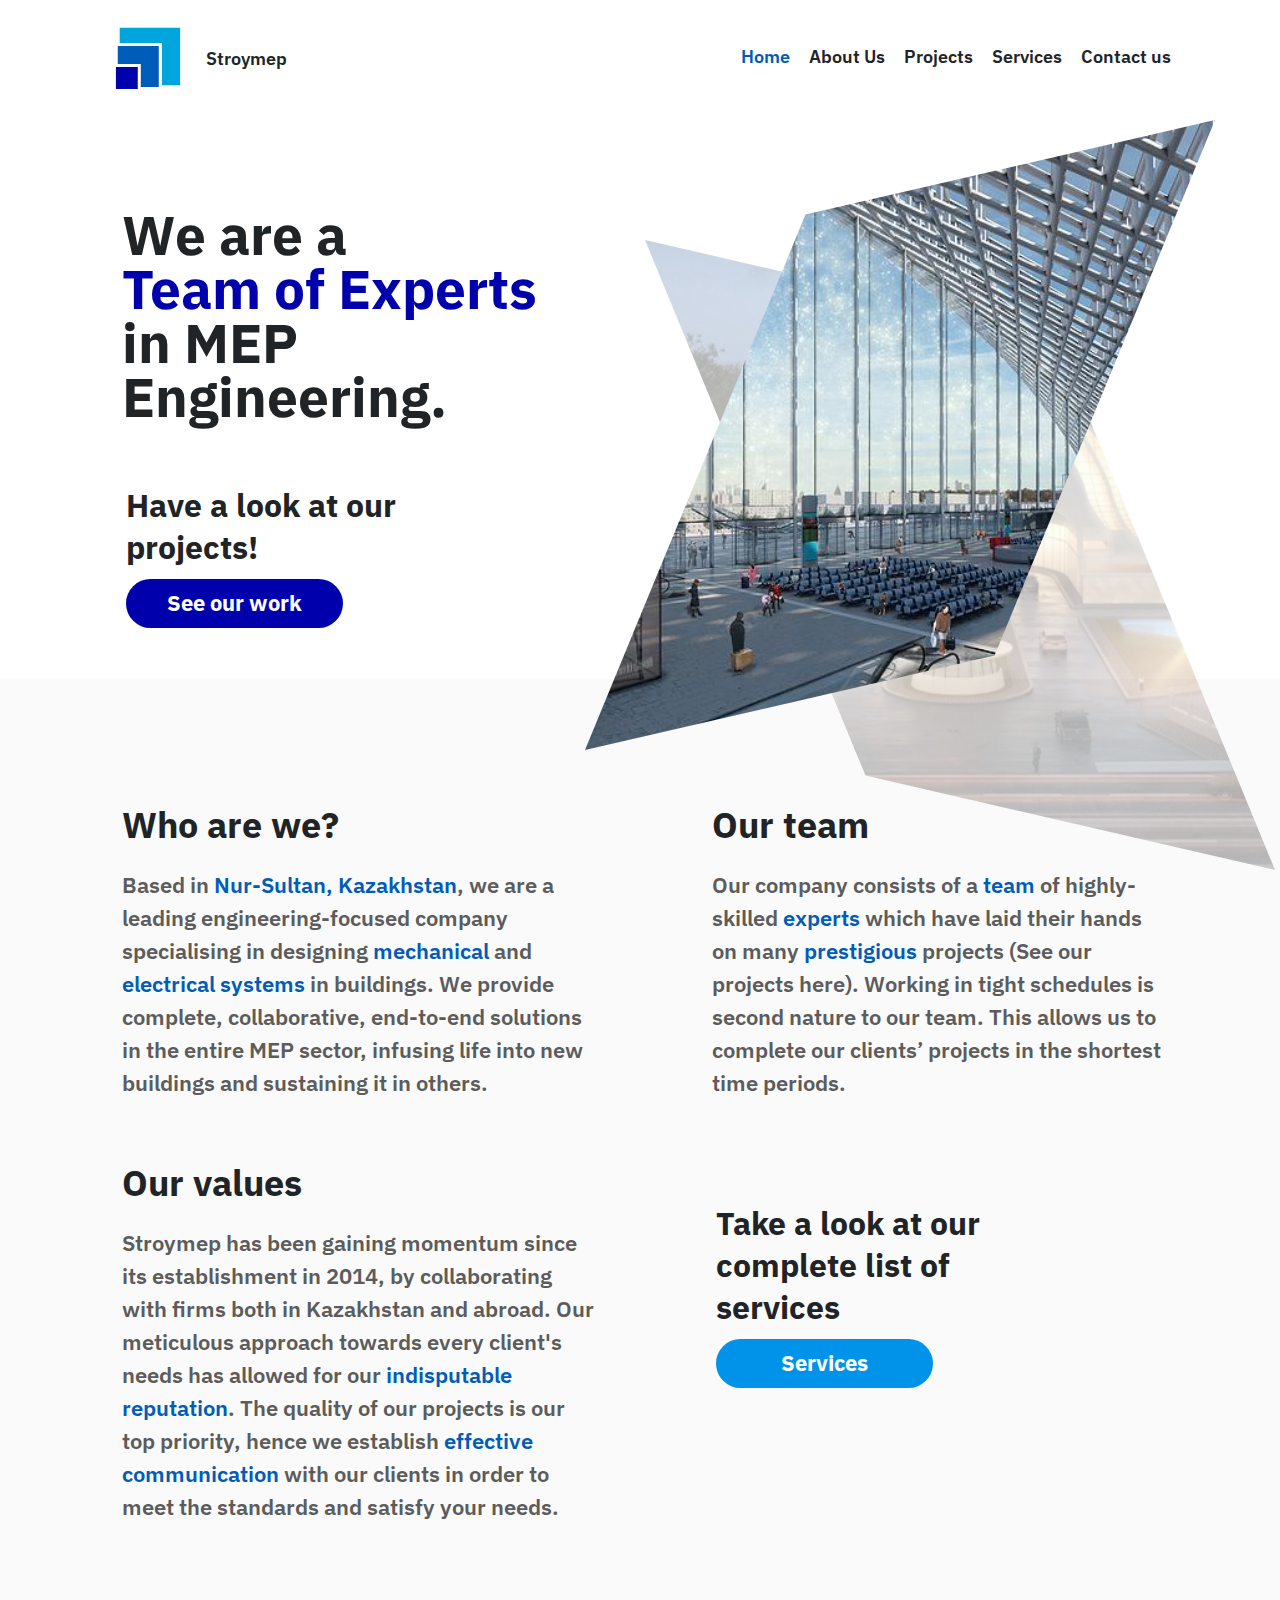
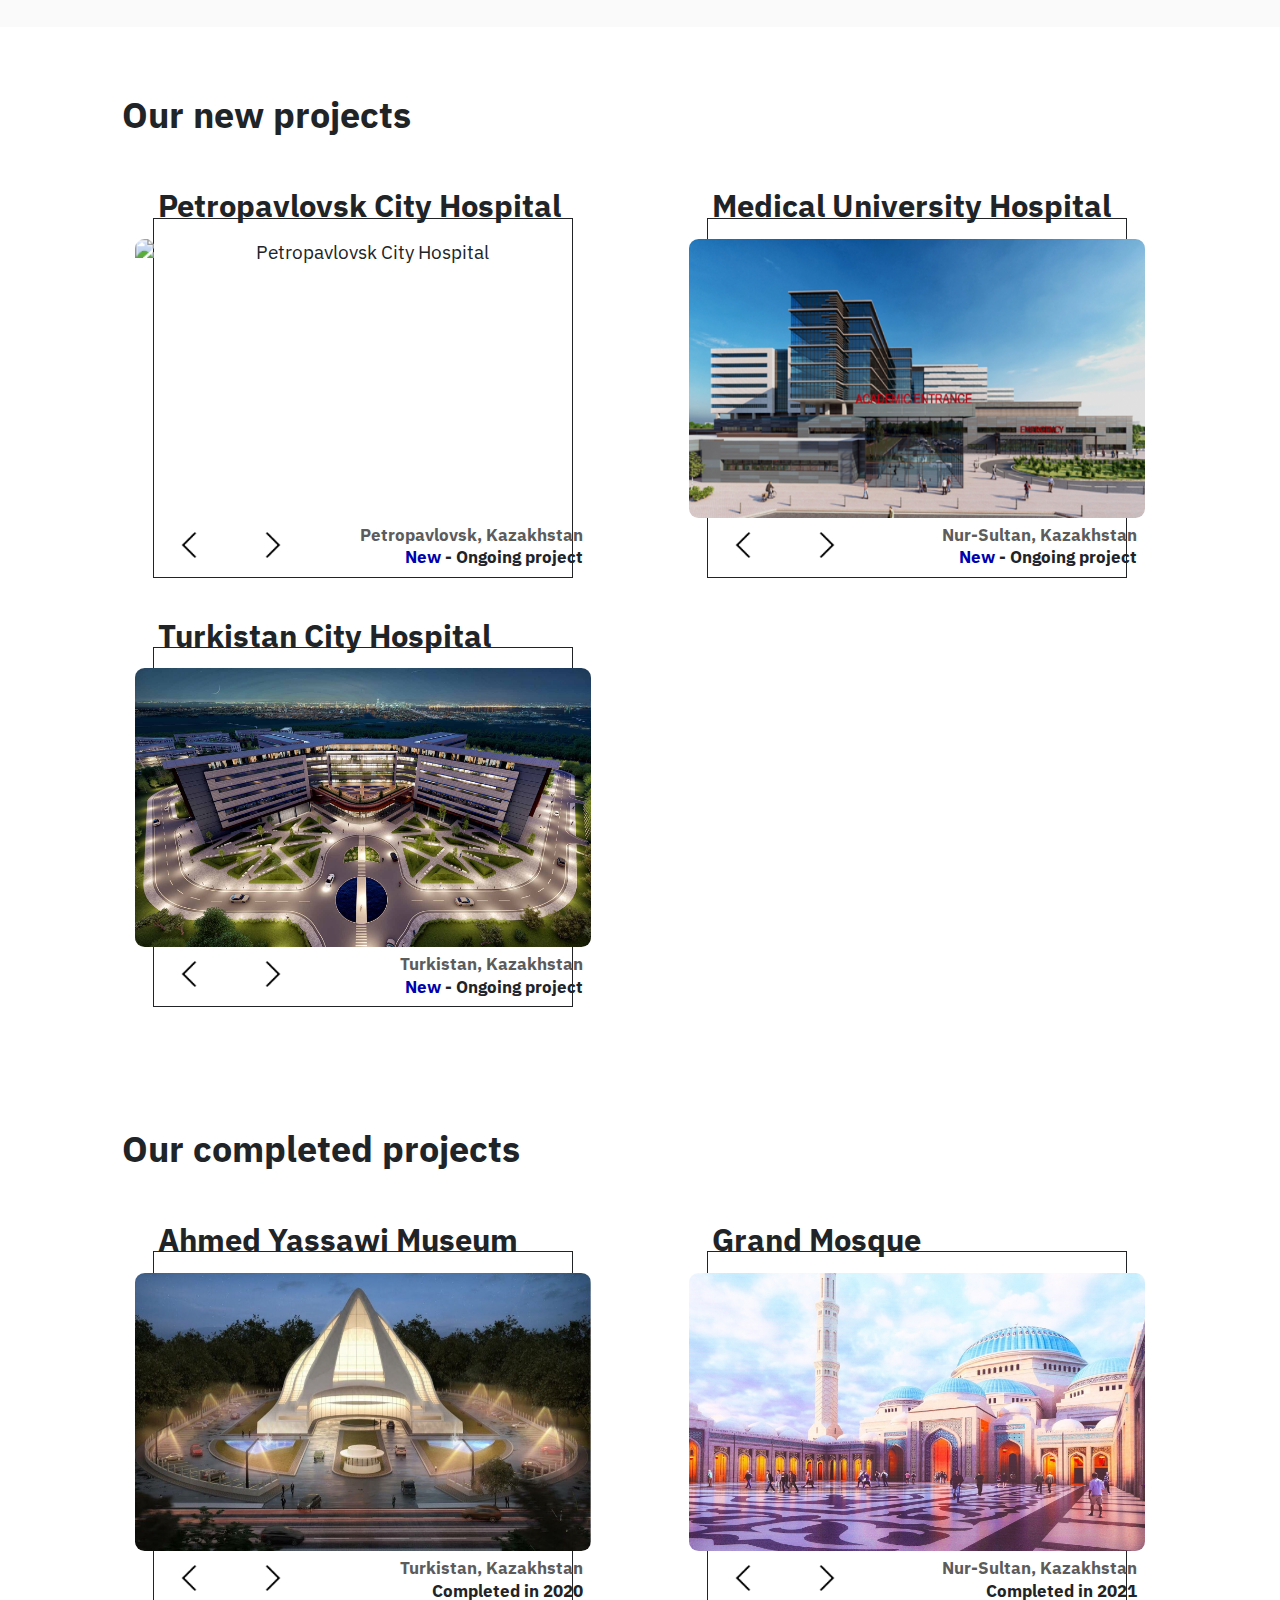
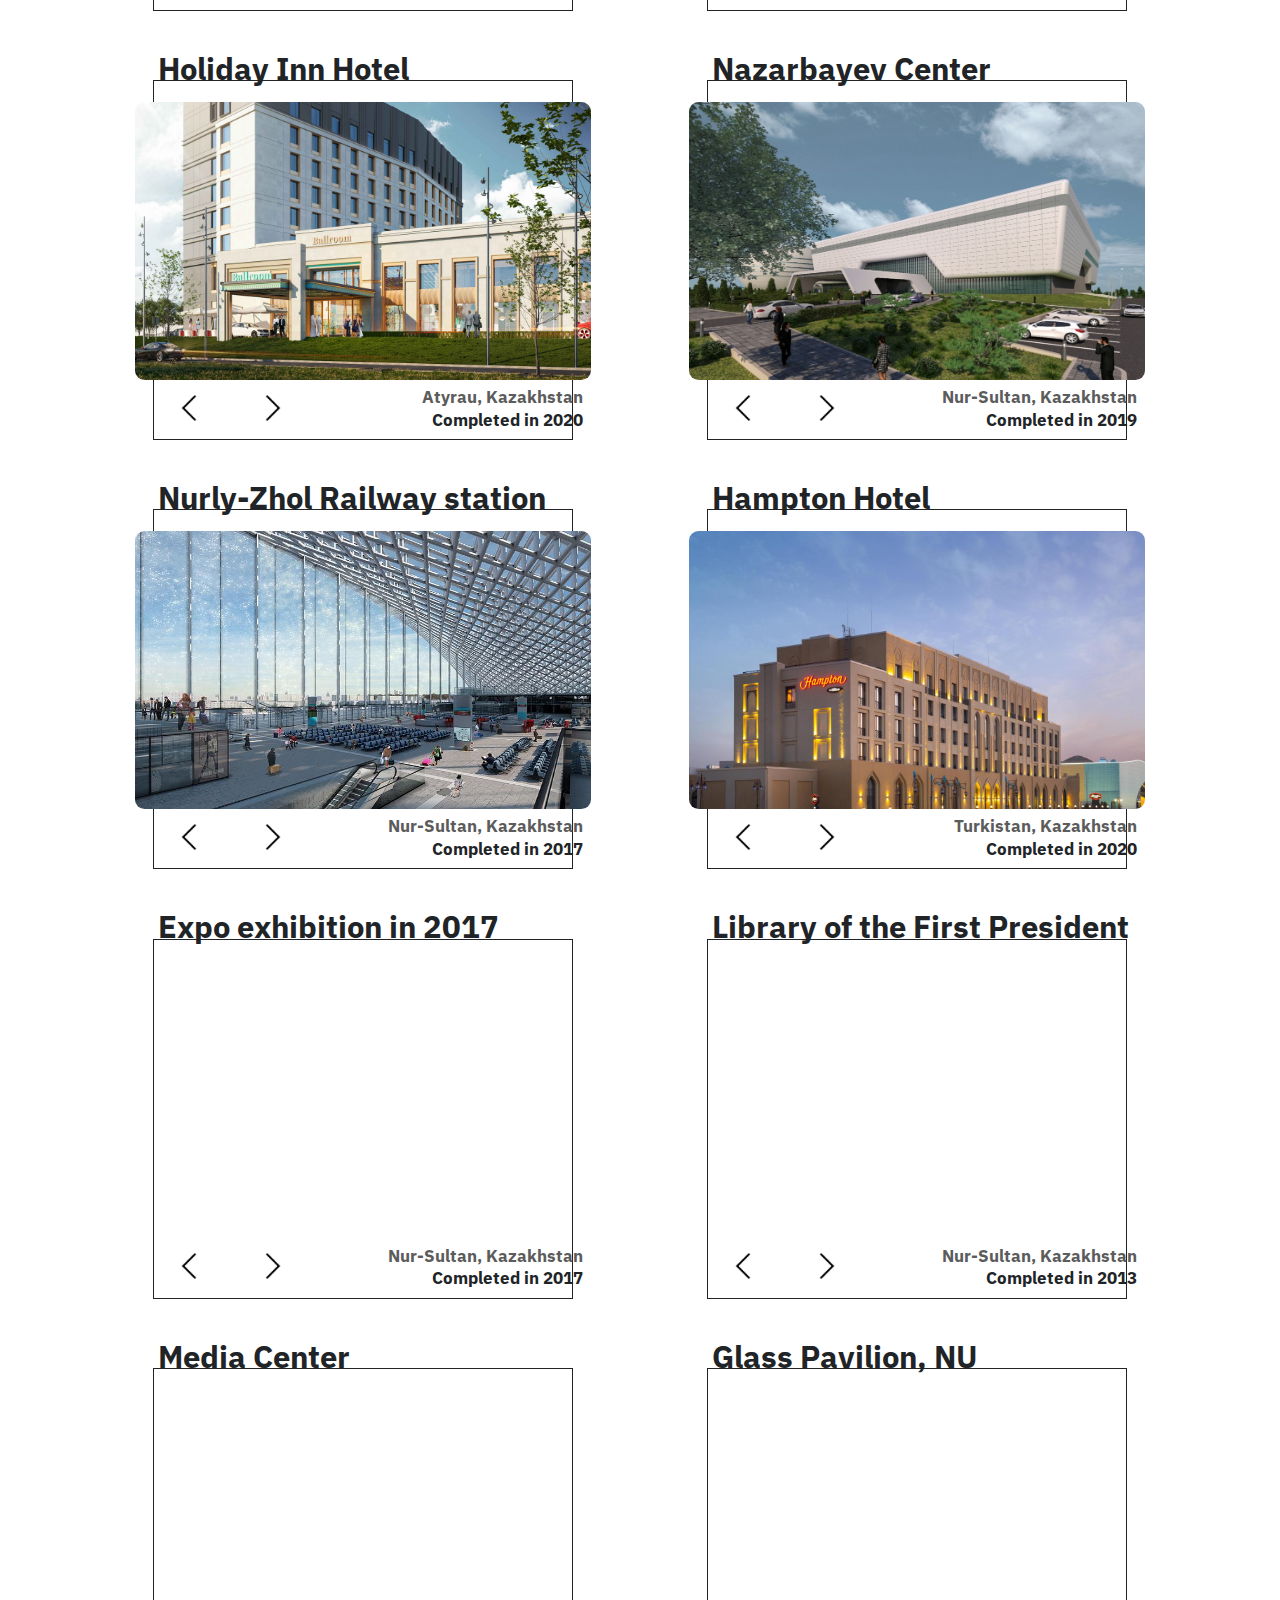
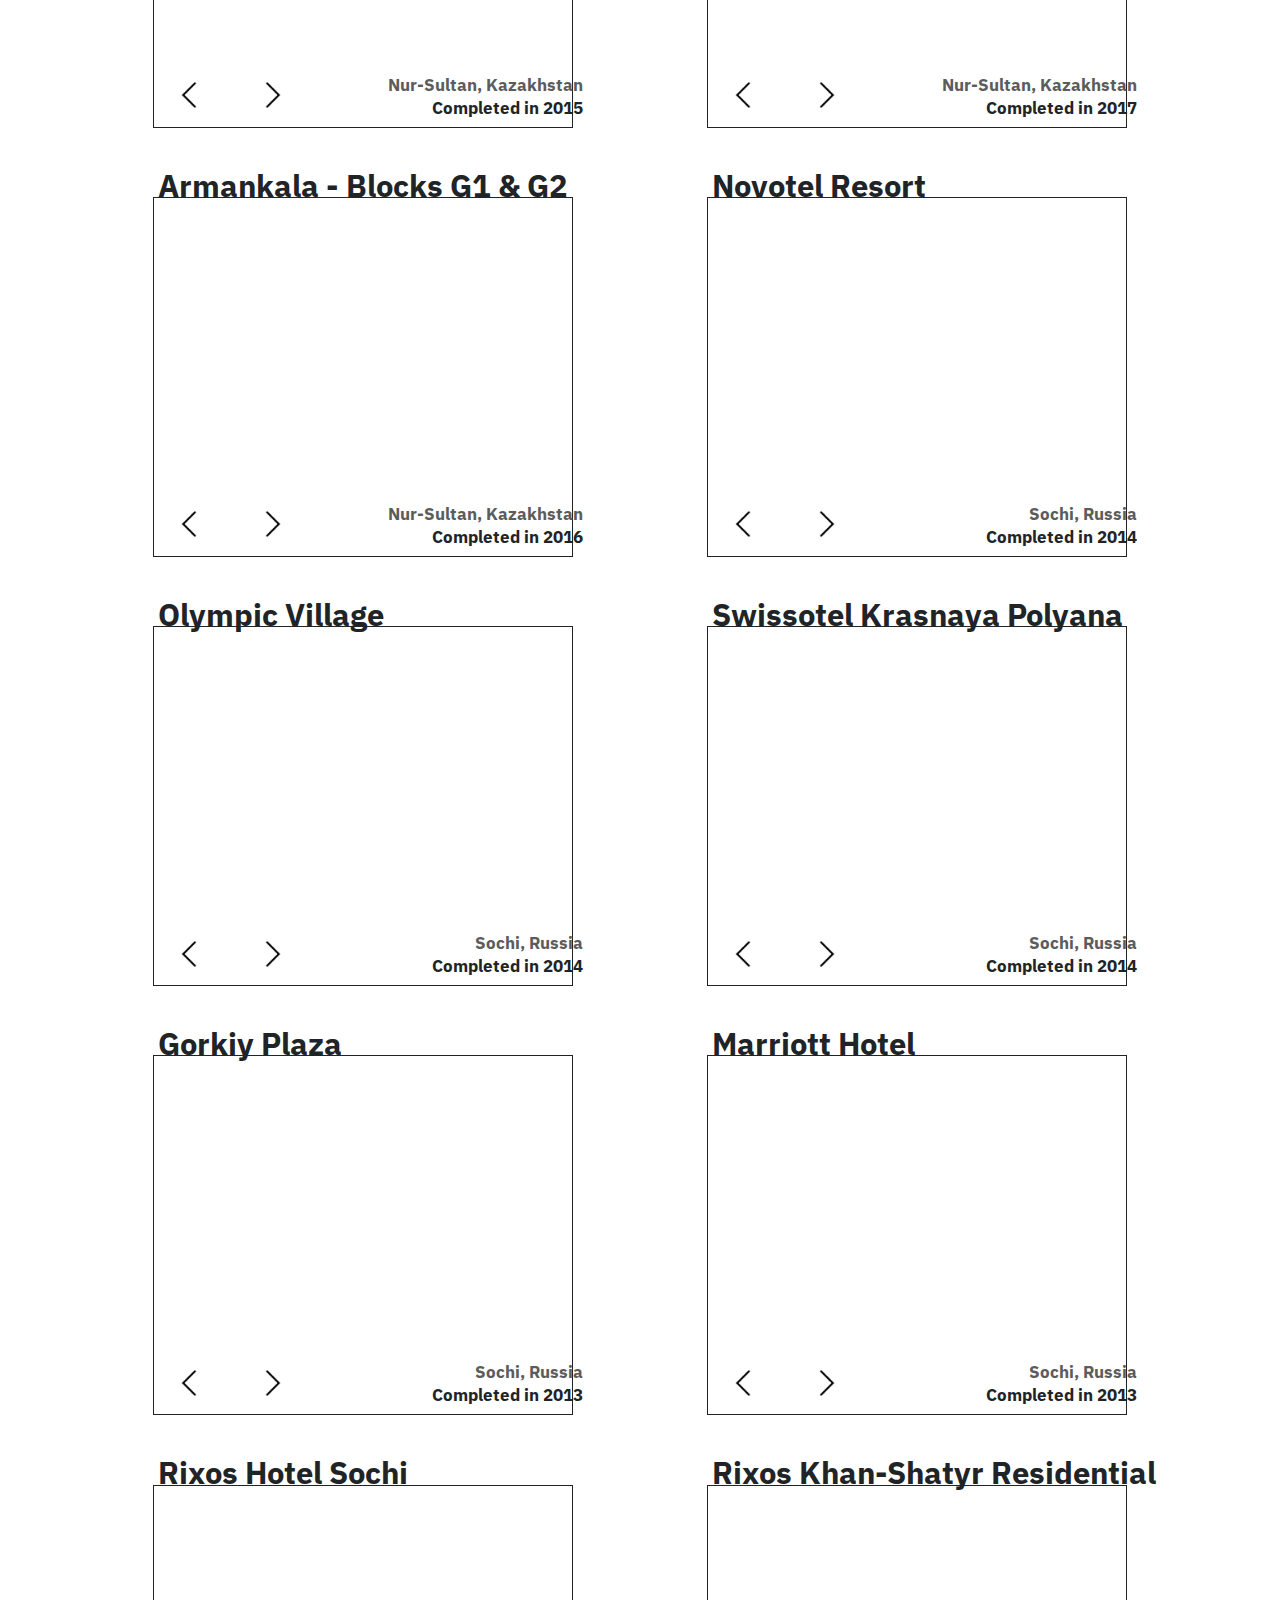
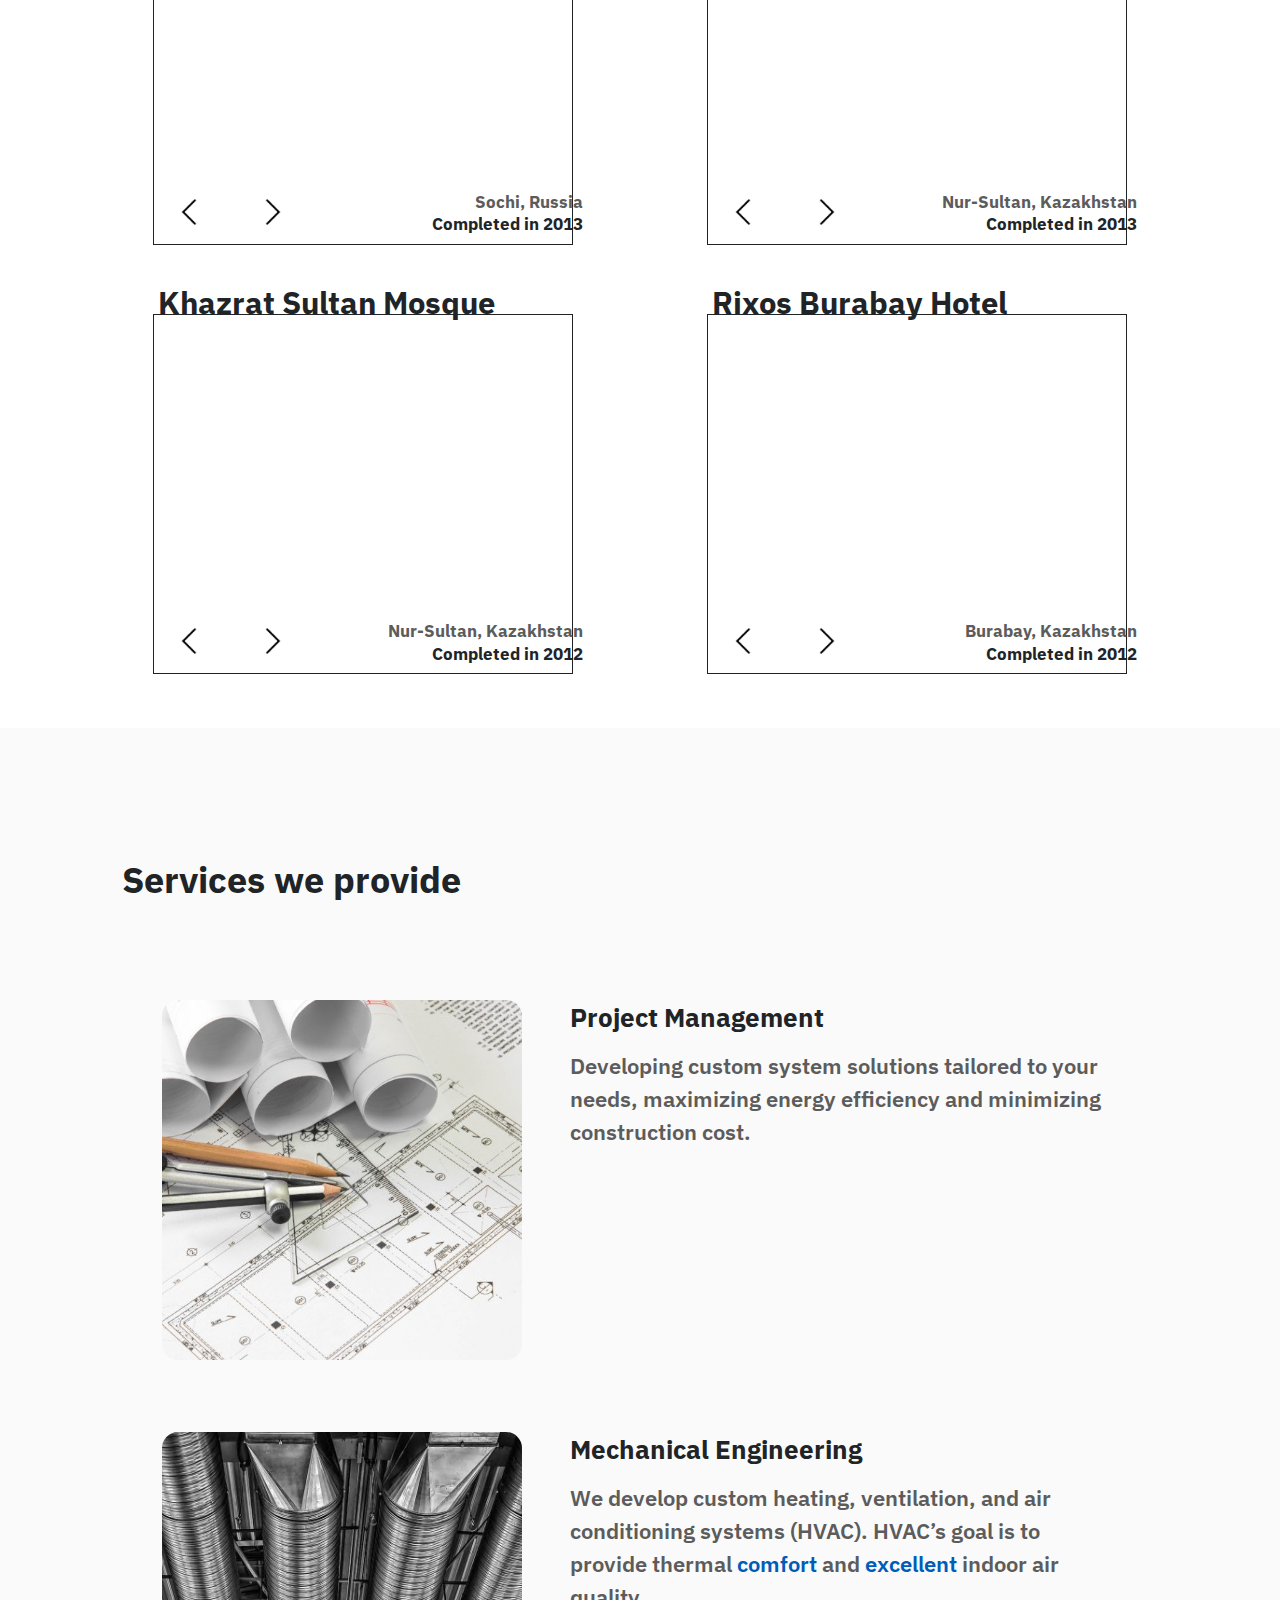
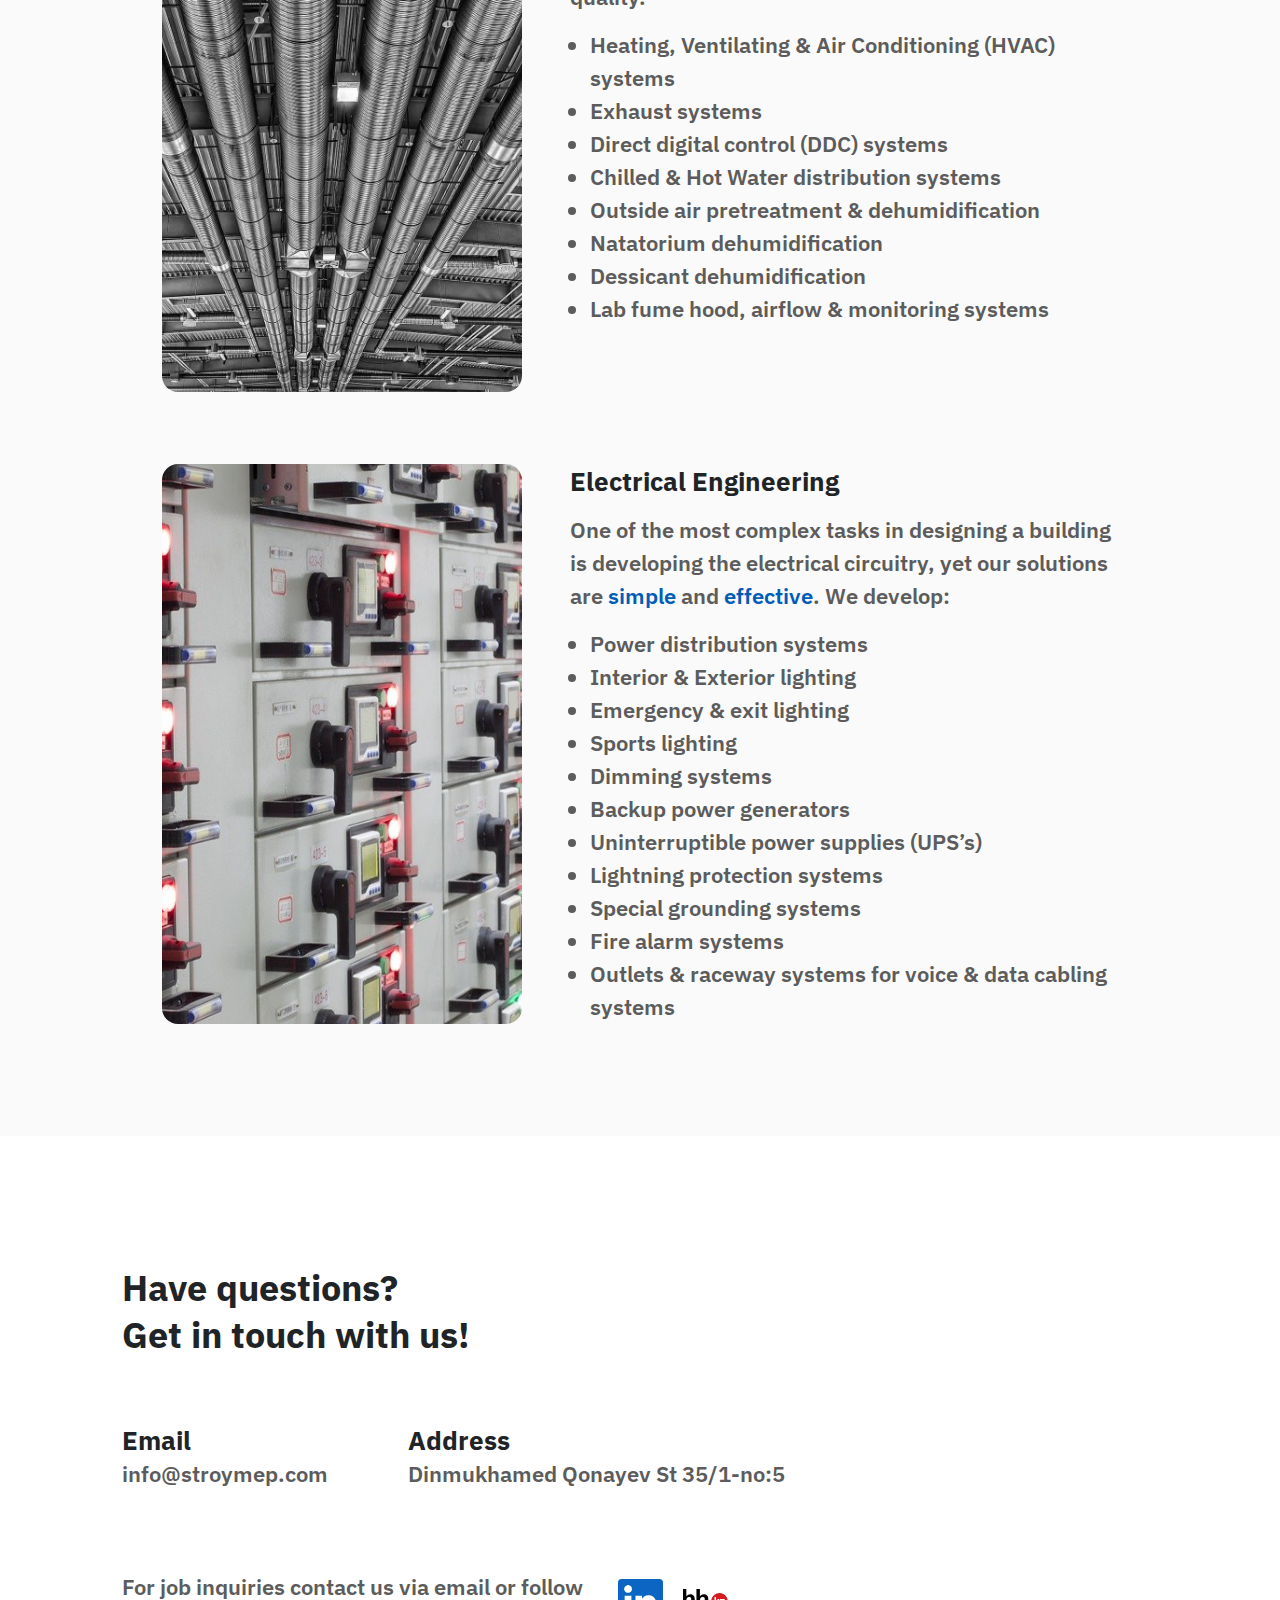
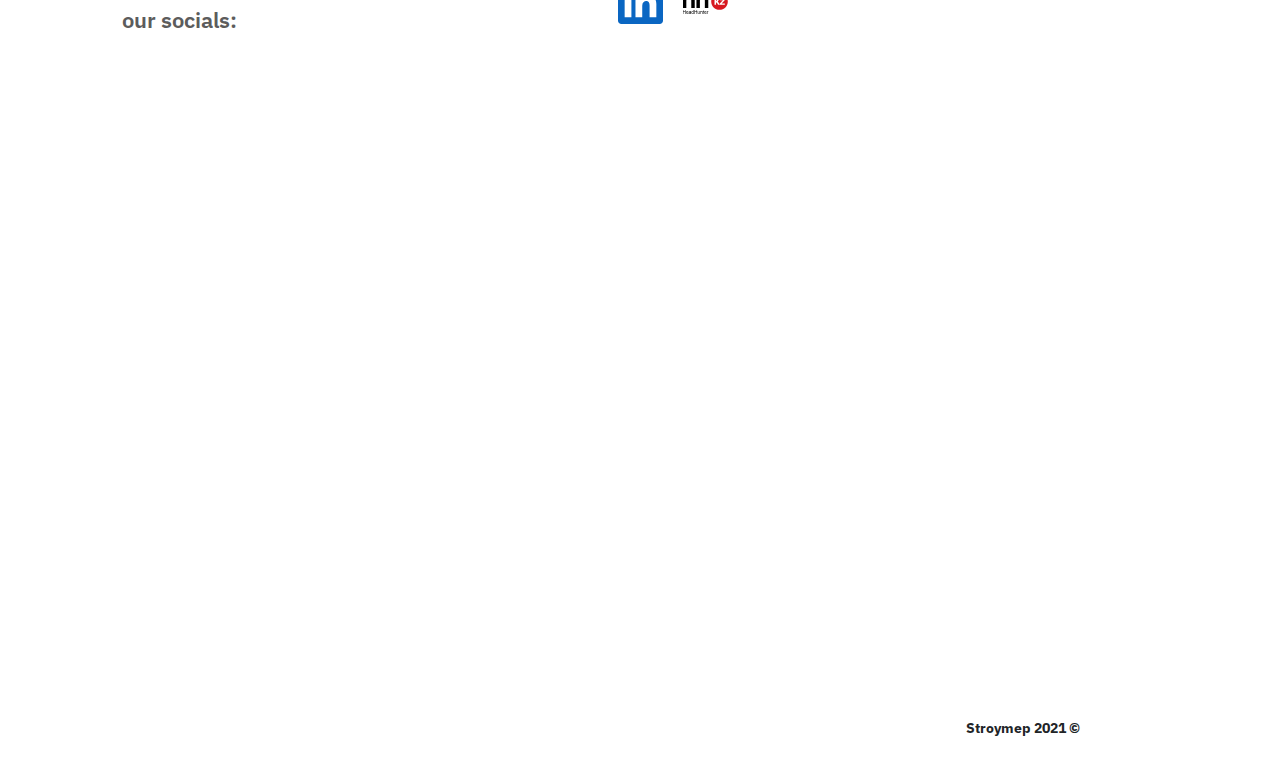
==== index.html @ e24ead97 "Atyrau added" ====
<!DOCTYPE html>
<html lang="en">

  <head>
    <meta charset="UTF-8">
    <meta http-equiv="X-UA-Compatible" content="IE=edge">
    <meta name="viewport" content="width=device-width, initial-scale=1.0">

    <!--Favicon-->
    <link rel="apple-touch-icon" sizes="180x180" href="/ico/apple-touch-icon.png">
    <link rel="icon" type="image/png" sizes="32x32" href="/ico/favicon-32x32.png">
    <link rel="icon" type="image/png" sizes="16x16" href="/ico/favicon-16x16.png">
    <link rel="manifest" href="/ico/site.webmanifest">
    <link rel="mask-icon" href="/ico/safari-pinned-tab.svg" color="#0093e9">
    <link rel="shortcut icon" href="/ico/favicon.ico">
    <meta name="msapplication-TileColor" content="#ffffff">
    <meta name="msapplication-config" content="/ico/browserconfig.xml">
    <meta name="theme-color" content="#ffffff">

    <!--CSS Imports-->
    <link rel="stylesheet" href="css/style.css">
    <link rel="stylesheet" href="css/header.css">
    <link rel="stylesheet" href="css/hero.css">
    <link rel="stylesheet" href="css/projects.css">
    <link rel="stylesheet" href="css/services.css">
    <link rel="stylesheet" href="css/contact.css">

    <!--JS Imports-->
    <script src="js/index.js"></script>
    <script src="js/spyscroll.js"></script>
    <title>Stroymep | Mep | Engineering </title>

     <!--Font Import-->
    <link rel="preconnect" href="https://fonts.googleapis.com">
    <link rel="preconnect" href="https://fonts.gstatic.com" crossorigin>
    <link href="https://fonts.googleapis.com/css2?family=IBM+Plex+Sans:wght@400;500;600;700&display=swap" rel="stylesheet">
    
    <!--OG Data-->
    <meta property="og:title" content="Stroymep" />
    <meta property="og:description" content="MEP Engineering & Project management." />
    <meta property="og:image" content="https://www.stroymep.com/img/og2.png" />

  </head>

  <body id="home">
    <div class="header" id="headerID" >
      <nav id='nav'>
        <div class="nav-left">
          <img id="logo" src="svg/logo.svg" onclick="window.location='/'">
          <a href="/" id="company-name">Stroymep</a>

        </div>

        <ul class="nav-right">
          <li><a href="#home" class="active">Home</a></li>
          <li><a href="#about">About Us</a></li>
          <li><a href="#projects">Projects</a></li>
          <li><a href="#services">Services</a></li>
          <li><a href="#contact">Contact us</a></li>
        </ul>


        <div class="burger" onclick="ToggleBurger(this)">
          <div class="line1"></div>
          <div class="line2"></div>
          <div class="line3"></div>
        </div>
      </nav>
    </div>
    <!-- welcome area -->
    <section class="hero">
      <div class="welcome-text">
        <p>We are a<br>
          <span style="color:#0000AD">Team of Experts </span><br>
          in MEP <br>Engineering.
        </p>
      </div>

      <div class="rhombus">
        <div class="back-welcome-images">

          <div class="mySlides1 fade">
            <img src="img/museum.jpeg" class="diamond-back">
          </div>

          <div class="mySlides1 fade">
            <img src="img/expo2017_2.jpg" class="diamond-back">
          </div>

          <div class="mySlides1 fade">
            <img src="img/mosque3mirror.jpg" class="diamond-back">
          </div>

          <div class="mySlides1 fade">
            <img src="img/nurly-zhol3.jpg" class="diamond-back">
          </div>
        </div>

        <div class="front-welcome-images">

          <div class="mySlides fade">
            <img src="img/nurly-zhol3.jpg" class="diamond-front">
          </div>

          <div class="mySlides fade">
            <img src="img/museum.jpeg" class="diamond-front">
          </div>

          <div class="mySlides fade">
            <img src="img/expo2017_2.jpg" class="diamond-front">
          </div>

          <div class="mySlides fade">
            <img src="img/mosque3mirror.jpg" class="diamond-front">
          </div>
        </div>

      </div>
    </section>

    <!-- projects button -->
    <section id="project-container">
      <h3 class="text" id="project-text">Have a look at our<br> projects!</h3>

      <div id="project-button">
        <button type="button" class="button" onclick="window.location ='#projects'">
          See our work
        </button>
      </div>
    </section>

    <!-- about us area -->
    <section class="grey-bg" class="grey" id="about" style="padding-top: 38px; margin-top: -38px;">
      <section id="grey-content-1">

        <section id="about-values" class="col align-self-start">
          <section id="who-are-we">
            <h3>Who are we?</h3>
            <p class="p-text">Based in <span class="highlight-blue">Nur-Sultan, Kazakhstan</span>, we are a leading
              engineering-focused company
              specialising in designing <span class="highlight-blue">mechanical</span> and <span
                class="highlight-blue">electrical systems</span> in buildings.
              We provide complete, collaborative, end-to-end solutions in the entire MEP sector,
              infusing life into new buildings and sustaining it in others.</p>
          </section>

          <section id="our-values">
            <h3>Our values</h3>
            <p class="p-text">Stroymep has been gaining momentum since its establishment in 2014,
              by collaborating with firms both in Kazakhstan and abroad.
              Our meticulous approach towards every client's needs has allowed for our <span
                class="highlight-blue">indisputable reputation</span>.
              The quality of our projects is our top priority, hence we establish <span
                class="highlight-blue">effective</span> <span class="highlight-blue">communication</span> with our
              clients in order to meet the standards and satisfy your needs.</p>
          </section>
        </section>

        <section id="team-services" class="col align-self-center">
          <section id="our-team">
            <h3>Our team</h3>
            <p class="p-text">Our company consists of a <span class="highlight-blue">team</span> of highly-skilled <span
                class="highlight-blue">experts</span> which have laid their hands on many
              <span class="highlight-blue">prestigious</span> projects <a href="pages/projects.html" target="_blank">(See
                our projects here)</a>. Working in tight schedules is
              second nature to our team. This allows us to complete our clients’ projects in the shortest time
              periods.
            </p>
          </section>

          <!-- service button -->
          <section id="service-container">
            <h3 class="text" id="service-text">Take a look at our complete list of services</h3>

            <div id="service-button">
              <button type="button" class="button" onclick="window.location ='#services'">
                Services
              </button>
            </div>
          </section>
        </section>

      </section>
    </section>

    <!-- ------------------------------------------------------------------------------------  -->
    <!-- projects -->
    <section id="projects" style="padding-top: 76px; margin-top: -76px;">
      <h3 id="projects-anchor" >Our new projects</h3>
      <section class="cards">
        <div class="card">
          <h2 id="project-name">Petropavlovsk City Hospital</h2>
          <div class="project-image">
            <div id="slider" class="slider">
              <div class="wrapper">
                <div id="items" class="items">
                  <span class="slide"><img src="img/petropavl1.jpeg" loading="lazy" id="img-project"
                      alt="Petropavlovsk City Hospital"></span>
                  <span class="slide"><img src="img/petropavl3.jpeg" loading="lazy" id="img-project"
                      alt="Petropavlovsk City Hospital"></span>
                  <span class="slide"><img src="img/petropavl4.jpg" loading="lazy" id="img-project"
                      alt="Petropavlovsk City Hospital"></span>    
                </div>
              </div>
            </div>
          </div>
          <div class="boxframe">
          </div>
          <div class="slider-controls">
            <a id="prev" class="control prev"></a>
            <a id="next" class="control next"></a>
          </div>
          <div class="sub-text">
            <p class="subtitle">Petropavlovsk, Kazakhstan</p>
            <p class="status"> <span style="color: #0000AD">New</span> - Ongoing project</p>
          </div>
        </div>


        <div class="card">
          <h2 id="project-name">Medical University Hospital</h2>
          <div class="project-image">
            <div id="slider" class="slider">
              <div class="wrapper">
                <div id="items" class="items">
                  <span class="slide"><img src="img/yda-nursultan2.jpg" loading="lazy" id="img-project"
                      alt="Nur-Sultan City Hospital"></span>
                  <span class="slide"><img src="img/yda-nursultan.jpg" loading="lazy" id="img-project"
                      alt="Nur-Sultan City Hospital"></span>
                  <span class="slide"><img src="img/yda-nursultan3.png" loading="lazy" id="img-project"
                      alt="Nur-Sultan City Hospital"></span>
                </div>
              </div>
            </div>
          </div>
          <div class="boxframe">
          </div>
          <div class="slider-controls">
            <a id="prev" class="control prev"></a>
            <a id="next" class="control next"></a>
          </div>
          <div class="sub-text">
            <p class="subtitle">Nur-Sultan, Kazakhstan</p>
            <p class="status"><span style="color: #0000AD">New</span> - Ongoing project</p>
          </div>
        </div>

        <div class="card">
          <h2 id="project-name">Turkistan City Hospital</h2>
          <div class="project-image">
            <div id="slider" class="slider">
              <div class="wrapper">
                <div id="items" class="items">
                  <span class="slide"><img src="img/YDA-Turkistan2.jpg" loading="lazy" id="img-project"
                    alt="Turkistan City Hospital"></span>
                  <span class="slide"><img src="img/YDA-Turkistan1.jpg" loading="lazy" id="img-project"
                      alt="Turkistan City Hospital"></span>
                  
                </div>
              </div>
            </div>
          </div>
          <div class="boxframe">
          </div>
          <div class="slider-controls">
            <a id="prev" class="control prev"></a>
            <a id="next" class="control next"></a>
          </div>
          <div class="sub-text">
            <p class="subtitle">Turkistan, Kazakhstan</p>
            <p class="status"> <span style="color: #0000AD">New</span> - Ongoing project</p>
          </div>
        </div>
      </section>

      <h3 id="completed-projects">Our completed projects</h3>
      <section class="cards">
        <div class="card">
          <h2 id="project-name">Ahmed Yassawi Museum</h2>
          <div class="project-image">
            <div id="slider" class="slider">
              <div class="wrapper">
                <div id="items" class="items">
                  <span class="slide"><img src="img/museum2.jpg" loading="lazy" id="img-project"
                      alt="Ahmed Yassawi Museum"></span>
                  <span class="slide"><img src="img/museum.jpeg" loading="lazy" id="img-project"
                      alt="Ahmed Yassawi Museum"></span>
                </div>
              </div>
            </div>
          </div>
          <div class="boxframe">
          </div>
          <div class="slider-controls">
            <a id="prev" class="control prev"></a>
            <a id="next" class="control next"></a>
          </div>
          <div class="sub-text">
            <p class="subtitle">Turkistan, Kazakhstan</p>
            <p class="status">Completed in 2020</p>
          </div>
        </div>

        <div class="card">
          <h2 id="project-name">Grand Mosque</h2>
          <div class="project-image">
            <div id="slider" class="slider">
              <div class="wrapper">
                <div id="items" class="items">
                  <span class="slide"><img src="img/mosque2.png" loading="lazy" id="img-project"
                      alt="Mosque Nur-Sultan"></span>
                  <span class="slide"><img src="img/mosque3mirror.jpg" loading="lazy" id="img-project"
                      alt="Mosque Nur-Sultan"></span>
                </div>
              </div>
            </div>
          </div>
          <div class="boxframe">
          </div>
          <div class="slider-controls">
            <a id="prev" class="control prev"></a>
            <a id="next" class="control next"></a>
          </div>
          <div class="sub-text">
            <p class="subtitle">Nur-Sultan, Kazakhstan</p>
            <p class="status">Completed in 2021</p>
          </div>
        </div>

        <div class="card">
          <h2 id="project-name">Holiday Inn Hotel</h2>
          <div class="project-image">
            <div id="slider" class="slider">
              <div class="wrapper">
                <div id="items" class="items">
                  <span class="slide"><img src="img/HolidayInn.png" loading="lazy" id="img-project"
                      alt="Holiday Inn Hotel"></span>
                  <span class="slide"><img src="img/HolidayInn2.png" loading="lazy" id="img-project"
                      alt="Holiday Inn Hotel"></span>
                  <span class="slide"><img src="img/HolidayInn3.png" loading="lazy" id="img-project"
                      alt="Holiday Inn Hotel"></span>
                </div>
              </div>
            </div>
          </div>
          <div class="boxframe">
          </div>
          <div class="slider-controls">
            <a id="prev" class="control prev"></a>
            <a id="next" class="control next"></a>
          </div>
          <div class="sub-text">
            <p class="subtitle">Atyrau, Kazakhstan</p>
            <p class="status">Completed in 2020</p>
          </div>
        </div>

        <div class="card">
          <h2 id="project-name">Nazarbayev Center</h2>
          <div class="project-image">
            <div id="slider" class="slider">
              <div class="wrapper">
                <div id="items" class="items">
                  <span class="slide"><img src="img/naz-center.jpg" loading="lazy" id="img-project"
                      alt="Nazarbayev Center"></span>
                  <span class="slide"><img src="img/naz-center2.jpg" loading="lazy" id="img-project"
                      alt="Nazarbayev Center"></span>
                  <span class="slide"><img src="img/naz-center3.jpg" loading="lazy" id="img-project"
                      alt="Nazarbayev Center"></span>
                </div>
              </div>
            </div>
          </div>
          <div class="boxframe">
          </div>
          <div class="slider-controls">
            <a id="prev" class="control prev"></a>
            <a id="next" class="control next"></a>
          </div>
          <div class="sub-text">
            <p class="subtitle">Nur-Sultan, Kazakhstan</p>
            <p class="status">Completed in 2019</p>
          </div>
        </div>

        <div class="card">
          <h2 id="project-name">Nurly-Zhol Railway station</h2>
          <div class="project-image">
            <div id="slider" class="slider">
              <div class="wrapper">
                <div id="items" class="items">
                  <span class="slide"><img src="img/nurly-zhol.jpg" loading="lazy" id="img-project"
                      alt="Nurly-Zhol railway station "></span>
                  <span class="slide"><img src="img/nurly-zhol2.jpg" loading="lazy" id="img-project"
                      alt="Nurly-Zhol railway station"></span>
                  <span class="slide"><img src="img/nurly-zhol3.jpg" loading="lazy" id="img-project"
                      alt="Nurly-Zhol railway station"></span>
                </div>
              </div>
            </div>
          </div>
          <div class="boxframe">
          </div>
          <div class="slider-controls">
            <a id="prev" class="control prev"></a>
            <a id="next" class="control next"></a>
          </div>
          <div class="sub-text">
            <p class="subtitle">Nur-Sultan, Kazakhstan</p>
            <p class="status">Completed in 2017</p>
          </div>
        </div>

        <div class="card">
          <h2 id="project-name">Hampton Hotel</h2>
          <div class="project-image">
            <div id="slider" class="slider">
              <div class="wrapper">
                <div id="items" class="items">
                  <span class="slide"><img src="img/Hampton.png" loading="lazy" id="img-project"
                      alt="Hampton Hotel"></span>
                  <span class="slide"><img src="img/Hampton2.png" loading="lazy" id="img-project"
                      alt="Hampton Hotel"></span>
                  <span class="slide"><img src="img/Hampton3.jpg" loading="lazy" id="img-project"
                      alt="Hampton Hotel"></span>
                </div>
              </div>
            </div>
          </div>
          <div class="boxframe">
          </div>
          <div class="slider-controls">
            <a id="prev" class="control prev"></a>
            <a id="next" class="control next"></a>
          </div>
          <div class="sub-text">
            <p class="subtitle">Turkistan, Kazakhstan</p>
            <p class="status">Completed in 2020</p>
          </div>
        </div>

        <div class="card">
          <h2 id="project-name">Expo exhibition in 2017</h2>
          <div class="project-image">
            <div id="slider" class="slider">
              <div class="wrapper">
                <div id="items" class="items">
                  <span class="slide"><img src="img/expo2017_1.jpeg" loading="lazy" id="img-project"
                      alt="Expo 2017"></span>
                  <span class="slide"><img src="img/expo2017_2.jpg" loading="lazy" id="img-project"
                      alt="Expo 2017"></span>
                  <span class="slide"><img src="img/expo2017_3.jpg" loading="lazy" id="img-project"
                      alt="Expo 2017"></span>
                </div>
              </div>
            </div>
          </div>
          <div class="boxframe">
          </div>
          <div class="slider-controls">
            <a id="prev" class="control prev"></a>
            <a id="next" class="control next"></a>
          </div>
          <div class="sub-text">
            <p class="subtitle">Nur-Sultan, Kazakhstan</p>
            <p class="status">Completed in 2017</p>
          </div>
        </div>

        <div class="card">
          <h2 id="project-name">Library of the First President</h2>
          <div class="project-image">
            <div id="slider" class="slider">
              <div class="wrapper">
                <div id="items" class="items">
                  <span class="slide"><img src="img/library3.jpg" loading="lazy" id="img-project"
                      alt="Library of the First President"></span>
                  <span class="slide"><img src="img/library2.jpg" loading="lazy" id="img-project"
                      alt="Library of the First President"></span>
                  <span class="slide"><img src="img/library.jpg" loading="lazy" id="img-project"
                      alt="Library of the First President"></span>
                </div>
              </div>
            </div>
          </div>
          <div class="boxframe">
          </div>
          <div class="slider-controls">
            <a id="prev" class="control prev"></a>
            <a id="next" class="control next"></a>
          </div>
          <div class="sub-text">
            <p class="subtitle">Nur-Sultan, Kazakhstan</p>
            <p class="status">Completed in 2013</p>
          </div>
        </div>

        <div class="card">
          <h2 id="project-name">Media Center</h2>
          <div class="project-image">
            <div id="slider" class="slider">
              <div class="wrapper">
                <div id="items" class="items">
                  <span class="slide"><img src="img/media-center.png" loading="lazy" id="img-project"
                      alt="Media Center"></span>
                  <span class="slide"><img src="img/media-center2.jpg" loading="lazy" id="img-project"
                      alt="Media Center"></span>
                  <span class="slide"><img src="img/media-center3.jpg" loading="lazy" id="img-project"
                      alt="Media Center"></span>
                  <span class="slide"><img src="img/media-center4.jpg" loading="lazy" id="img-project"
                      alt="Media Center"></span>
                </div>
              </div>
            </div>
          </div>
          <div class="boxframe">
          </div>
          <div class="slider-controls">
            <a id="prev" class="control prev"></a>
            <a id="next" class="control next"></a>
          </div>
          <div class="sub-text">
            <p class="subtitle">Nur-Sultan, Kazakhstan</p>
            <p class="status">Completed in 2015</p>
          </div>
        </div>

        <div class="card">
          <h2 id="project-name">Glass Pavilion, NU</h2>
          <div class="project-image">
            <div id="slider" class="slider">
              <div class="wrapper">
                <div id="items" class="items">
                  <span class="slide"><img src="img/glass-pavilion.jpg" loading="lazy" id="img-project"
                      alt="Glass Pavilion, NU"></span>
                  <span class="slide"><img src="img/glass-pavilion2.jpg" loading="lazy" id="img-project"
                      alt="Glass Pavilion, NU"></span>
                </div>
              </div>
            </div>
          </div>
          <div class="boxframe">
          </div>
          <div class="slider-controls">
            <a id="prev" class="control prev"></a>
            <a id="next" class="control next"></a>
          </div>
          <div class="sub-text">
            <p class="subtitle">Nur-Sultan, Kazakhstan</p>
            <p class="status">Completed in 2017</p>
          </div>
        </div>

        <div class="card">
          <h2 id="project-name">Armankala - Blocks G1 & G2</h2>
          <div class="project-image">
            <div id="slider" class="slider">
              <div class="wrapper">
                <div id="items" class="items">
                  <span class="slide"><img src="img/armankala.jpg" loading="lazy" id="img-project"
                      alt="Armankala Complex"></span>
                  <span class="slide"><img src="img/armankala3.jpg" loading="lazy" id="img-project"
                      alt="Armankala Complex"></span>
                  <span class="slide"><img src="img/armankala2.jpg" loading="lazy" id="img-project"
                      alt="Armankala Complex"></span>
                </div>
              </div>
            </div>
          </div>
          <div class="boxframe">
          </div>
          <div class="slider-controls">
            <a id="prev" class="control prev"></a>
            <a id="next" class="control next"></a>
          </div>
          <div class="sub-text">
            <p class="subtitle">Nur-Sultan, Kazakhstan</p>
            <p class="status">Completed in 2016</p>
          </div>
        </div>

        
        <div class="card">
          <h2 id="project-name">Novotel Resort</h2>
          <div class="project-image">
            <div id="slider" class="slider">
              <div class="wrapper">
                <div id="items" class="items">
                  <span class="slide"><img src="img/novotel.jpg" loading="lazy" id="img-project"
                      alt="Novotel Sochi"></span>
                  <span class="slide"><img src="img/novotel2.jpg" loading="lazy" id="img-project"
                      alt="Novotel Sochi"></span>
                  <span class="slide"><img src="img/novotel3.jpg" loading="lazy" id="img-project"
                      alt="Novotel Sochi"></span>
                </div>
              </div>
            </div>
          </div>
          <div class="boxframe">
          </div>
          <div class="slider-controls">
            <a id="prev" class="control prev"></a>
            <a id="next" class="control next"></a>
          </div>
          <div class="sub-text">
            <p class="subtitle">Sochi, Russia</p>
            <p class="status">Completed in 2014</p>
          </div>
        </div>

        <div class="card">
          <h2 id="project-name">Olympic Village</h2>
          <div class="project-image">
            <div id="slider" class="slider">
              <div class="wrapper">
                <div id="items" class="items">
                  <span class="slide"><img src="img/olympic1.jpg" loading="lazy" id="img-project"
                      alt="Olympic Village"></span>
                  <span class="slide"><img src="img/olympic2.jpg" loading="lazy" id="img-project"
                      alt="Olympic Village"></span>
                </div>
              </div>
            </div>
          </div>
          <div class="boxframe">
          </div>
          <div class="slider-controls">
            <a id="prev" class="control prev"></a>
            <a id="next" class="control next"></a>
          </div>
          <div class="sub-text">
            <p class="subtitle">Sochi, Russia</p>
            <p class="status">Completed in 2014</p>
          </div>
        </div>

        <div class="card">
          <h2 id="project-name">Swissotel Krasnaya Polyana</h2>
          <div class="project-image">
            <div id="slider" class="slider">
              <div class="wrapper">
                <div id="items" class="items">
                  <span class="slide"><img src="img/swissotel-sochi.jpg" loading="lazy" id="img-project"
                      alt="Swissotel Krasnaya Polyana"></span>
                  <span class="slide"><img src="img/swissotel-sochi2.jpg" loading="lazy" id="img-project"
                      alt="Swissotel Krasnaya Polyana"></span>
                  <span class="slide"><img src="img/swissotel-sochi3.jpg" loading="lazy" id="img-project"
                      alt="Swissotel Krasnaya Polyana"></span>
                </div>
              </div>
            </div>
          </div>
          <div class="boxframe">
          </div>
          <div class="slider-controls">
            <a id="prev" class="control prev"></a>
            <a id="next" class="control next"></a>
          </div>
          <div class="sub-text">
            <p class="subtitle">Sochi, Russia</p>
            <p class="status">Completed in 2014</p>
          </div>
        </div>

        <div class="card">
          <h2 id="project-name">Gorkiy Plaza</h2>
          <div class="project-image">
            <div id="slider" class="slider">
              <div class="wrapper">
                <div id="items" class="items">
                  <span class="slide"><img src="img/gorkiy-plaza.jpg" loading="lazy" id="img-project"
                      alt="Gorkiy Plaza"></span>
                  <span class="slide"><img src="img/gorkiy-plaza2.jpg" loading="lazy" id="img-project"
                      alt="Gorkiy Plaza"></span>
                  <span class="slide"><img src="img/gorkiy-plaza3.jpg" loading="lazy" id="img-project"
                      alt="Gorkiy Plaza"></span>
                </div>
              </div>
            </div>
          </div>
          <div class="boxframe">
          </div>
          <div class="slider-controls">
            <a id="prev" class="control prev"></a>
            <a id="next" class="control next"></a>
          </div>
          <div class="sub-text">
            <p class="subtitle">Sochi, Russia</p>
            <p class="status">Completed in 2013</p>
          </div>
        </div>

        <div class="card">
          <h2 id="project-name">Marriott Hotel</h2>
          <div class="project-image">
            <div id="slider" class="slider">
              <div class="wrapper">
                <div id="items" class="items">
                  <span class="slide"><img src="img/marriott.jpg" loading="lazy" id="img-project"
                      alt="Marriott Hotel"></span>
                  <span class="slide"><img src="img/marriott2.jpg" loading="lazy" id="img-project"
                      alt="Marriott Hotel"></span>
                  <span class="slide"><img src="img/marriott3.jpg" loading="lazy" id="img-project"
                      alt="Marriott Hotel"></span>
                </div>
              </div>
            </div>
          </div>
          <div class="boxframe">
          </div>
          <div class="slider-controls">
            <a id="prev" class="control prev"></a>
            <a id="next" class="control next"></a>
          </div>
          <div class="sub-text">
            <p class="subtitle">Sochi, Russia</p>
            <p class="status">Completed in 2013</p>
          </div>
        </div>

        <div class="card">
          <h2 id="project-name">Rixos Hotel Sochi</h2>
          <div class="project-image">
            <div id="slider" class="slider">
              <div class="wrapper">
                <div id="items" class="items">
                  <span class="slide"><img src="img/rixos-sochi.jpg" loading="lazy" id="img-project"
                      alt="Rixos Hotel Sochi"></span>
                  <span class="slide"><img src="img/rixos-sochi2.jpg" loading="lazy" id="img-project"
                      alt="Rixos Hotel Sochi"></span>
                  <span class="slide"><img src="img/rixos-sochi3.jpg" loading="lazy" id="img-project"
                      alt="Rixos Hotel Sochi"></span>
                </div>
              </div>
            </div>
          </div>
          <div class="boxframe">
          </div>
          <div class="slider-controls">
            <a id="prev" class="control prev"></a>
            <a id="next" class="control next"></a>
          </div>
          <div class="sub-text">
            <p class="subtitle">Sochi, Russia</p>
            <p class="status">Completed in 2013</p>
          </div>
        </div>

        <div class="card">
          <h2 id="project-name">Rixos Khan-Shatyr Residential</h2>
          <div class="project-image">
            <div id="slider" class="slider">
              <div class="wrapper">
                <div id="items" class="items">
                  <span class="slide"><img src="img/rixos-astana.jpg" loading="lazy" id="img-project"
                      alt="Rixos Khan-Shatyr Residential Complex"></span>
                  <span class="slide"><img src="img/rixos-astana2.jpg" loading="lazy" id="img-project"
                      alt="Rixos Khan-Shatyr Residential Complex"></span>
                  <span class="slide"><img src="img/rixos-astana3.jpg" loading="lazy" id="img-project"
                      alt="Rixos Khan-Shatyr Residential Complex"></span>
                  <span class="slide"><img src="img/rixos-astana4.jpg" loading="lazy" id="img-project"
                      alt="Rixos Khan-Shatyr Residential Complex"></span>
                </div>
              </div>
            </div>
          </div>
          <div class="boxframe">
          </div>
          <div class="slider-controls">
            <a id="prev" class="control prev"></a>
            <a id="next" class="control next"></a>
          </div>
          <div class="sub-text">
            <p class="subtitle">Nur-Sultan, Kazakhstan</p>
            <p class="status">Completed in 2013</p>
          </div>
        </div>

        <div class="card">
          <h2 id="project-name">Khazrat Sultan Mosque</h2>
          <div class="project-image">
            <div id="slider" class="slider">
              <div class="wrapper">
                <div id="items" class="items">
                  <span class="slide"><img src="img/hazret2.jpg" loading="lazy" id="img-project"
                      alt="Khazrat Sultan Mosque"></span>
                  <span class="slide"><img src="img/hazret3.jpg" loading="lazy" id="img-project"
                      alt="Khazrat Sultan Mosque"></span>
                </div>
              </div>
            </div>
          </div>
          <div class="boxframe">
          </div>
          <div class="slider-controls">
            <a id="prev" class="control prev"></a>
            <a id="next" class="control next"></a>
          </div>
          <div class="sub-text">
            <p class="subtitle">Nur-Sultan, Kazakhstan</p>
            <p class="status">Completed in 2012</p>
          </div>
        </div>

        <div class="card">
          <h2 id="project-name">Rixos Burabay Hotel</h2>
          <div class="project-image">
            <div id="slider" class="slider">
              <div class="wrapper">
                <div id="items" class="items">
                  <span class="slide"><img src="img/rixos-brv.jpg" loading="lazy" id="img-project"
                      alt="Rixos Burabay Hotel"></span>
                  <span class="slide"><img src="img/rixos-brv2.jpg" loading="lazy" id="img-project"
                      alt="Rixos Burabay Hotel"></span>
                  <span class="slide"><img src="img/rixos-brv3.jpg" loading="lazy" id="img-project"
                      alt="Rixos Burabay Hotel"></span>
                </div>
              </div>
            </div>
          </div>
          <div class="boxframe">
          </div>
          <div class="slider-controls">
            <a id="prev" class="control prev"></a>
            <a id="next" class="control next"></a>
          </div>
          <div class="sub-text">
            <p class="subtitle">Burabay, Kazakhstan</p>
            <p class="status">Completed in 2012</p>
          </div>
        </div>
      </section>

    </section>

    <!-- ------------------------------------------------------------------------------------  -->
    <!-- services -->
  <section class="grey-bg" class="grey" id="services" >
    <section id="grey-content-2" style="padding-top: 64px; padding-bottom: 76px;">
        <h3>Services we provide</h3>

        
        <div class="list-image-projects" >
          <div class="img"><img id="project-img" src="img/mep3.jpg"></img></div>
          <div>
          <h4 id="headService">Project Management</h4>
          <p class="p-text" id="service-text-2" style="padding-top: 15px; padding-bottom: 15px;">Developing custom system solutions tailored to your needs, maximizing energy efficiency and minimizing construction cost.</p>
        </div>
      </div>
      
        <div class="list-image">
          <div class="img"><img class="service-img" src="img/hvac3.jpg"></img></div>
          <div>
            <h4 id="headService">Mechanical Engineering</h4>
            <p class="p-text" id="service-text-2" style="padding-top: 15px; padding-bottom: 15px;">We develop custom heating, ventilation, and air conditioning systems (HVAC). HVAC’s goal is to provide thermal <span class="highlight-blue">comfort</span> and <span class="highlight-blue">excellent</span> indoor air quality.
              <ul class="list">
                <li>Heating, Ventilating & Air Conditioning (HVAC) systems
                <li>Exhaust systems</li>
                <li>Direct digital control (DDC) systems</li>
                <li>Chilled & Hot Water distribution systems</li>
                <li>Outside air pretreatment & dehumidification</li>
                <li>Natatorium dehumidification</li>
                <li>Dessicant dehumidification</li>
                <li>Lab fume hood, airflow & monitoring systems</li>
              </ul>
            </p>
          </div>
        </div>

        <div class="list-image">
          <div class="img"> <img class="service-img" src="img/electric.jpg"></img></div>
          <div>
            <h4 id="headService">Electrical Engineering</h4>
            <p class="p-text" id="service-text-2" style="padding-top: 15px; padding-bottom: 15px;">One of the most complex tasks in designing a building is developing the electrical circuitry, yet our solutions are <span class="highlight-blue">simple</span> and <span class="highlight-blue">effective</span>. We develop:
                <ul class="list">
                  <li>Power distribution systems
                  <li>Interior & Exterior lighting</li>
                  <li>Emergency & exit lighting</li>
                  <li>Sports lighting</li>
                  <li>Dimming systems</li>
                  <li>Backup power generators</li>
                  <li>Uninterruptible power supplies (UPS’s)</li>
                  <li>Lightning protection systems</li>
                  <li>Special grounding systems</li>
                  <li>Fire alarm systems</li>
                  <li>Outlets & raceway systems for voice & data cabling systems</li>
                </ul>
            </p>
          </div>
        </div>

      </section>
    </section>

    <!-- ------------------------------------------------------------------------------------  -->
    <!-- contacts -->
    <section id="contact">
      <h3>Have questions?<br>Get in touch with us!</h3>
      
      <section id="contact-info">
        <div class="contact-box">
          <h4>Email</h4>
          <p class="p-text">info@stroymep.com</p>
        </div>
        
        <div class="contact-box">
          <h4>Address</h4>
          <p class="p-text">Dinmukhamed Qonayev St 35/1-no:5</p>
        </div>
        <!---
        <div class="contact-box">
          <h4>Phone</h4>
          <p class="p-text">+7 (775) 690 - 32 - 18</p>
        </div>--->
      </section>
      
      <div id="linked-in">
        <p class="p-text">For job inquiries contact us via email or follow our socials:</p>
        <a href="https://www.linkedin.com/company/too-stroymep">
          <svg width="45" height="45" viewBox="0 0 65 65" fill="none" xmlns="http://www.w3.org/2000/svg">
            <path d="M60.2017 0H4.79826C3.52569 0 2.30523 0.505531 1.40538 1.40538C0.505531 2.30523 0 3.52569 0 4.79826V60.2017C0 61.4743 0.505531 62.6948 1.40538 63.5946C2.30523 64.4945 3.52569 65 4.79826 65H60.2017C61.4743 65 62.6948 64.4945 63.5946 63.5946C64.4945 62.6948 65 61.4743 65 60.2017V4.79826C65 3.52569 64.4945 2.30523 63.5946 1.40538C62.6948 0.505531 61.4743 0 60.2017 0ZM19.3736 55.3719H9.60104V24.3299H19.3736V55.3719ZM14.4806 20.0281C13.372 20.0219 12.2902 19.6874 11.3716 19.0669C10.453 18.4464 9.73873 17.5677 9.31904 16.5417C8.89935 15.5156 8.793 14.3883 9.01342 13.3019C9.23383 12.2154 9.77113 11.2187 10.5575 10.4373C11.3439 9.65598 12.3441 9.1251 13.4319 8.91166C14.5197 8.69823 15.6463 8.81182 16.6697 9.23809C17.693 9.66435 18.5671 10.3842 19.1817 11.3068C19.7963 12.2294 20.1238 13.3133 20.1229 14.4219C20.1334 15.164 19.9943 15.9007 19.714 16.588C19.4337 17.2753 19.0179 17.8991 18.4913 18.4223C17.9648 18.9454 17.3383 19.3572 16.6493 19.6331C15.9602 19.909 15.2226 20.0433 14.4806 20.0281ZM55.3944 55.399H45.6264V38.4403C45.6264 33.4389 43.5004 31.8951 40.7559 31.8951C37.858 31.8951 35.0142 34.0799 35.0142 38.5667V55.399H25.2417V24.3524H34.6396V28.6542H34.766C35.7094 26.7448 39.0135 23.4813 44.0556 23.4813C49.5083 23.4813 55.399 26.7177 55.399 36.1969L55.3944 55.399Z" fill="#0A66C2"/>
          </svg>
          <a href="https://honey.headhunter.ge/vacancy/44503186">
            <img src="/svg/headhunter-hh-kz.svg" alt="Head Hunter" style="width:45px; height:45;margin-left: 20px;">
          </a>
        </a>
      </div>

      <div id="map">
        <iframe src="https://www.google.com/maps/embed?pb=!1m18!1m12!1m3!1d885.2353545251219!2d71.43796567545355!3d51.130160104717824!2m3!1f0!2f0!3f0!3m2!1i1024!2i768!4f13.1!3m3!1m2!1s0x4245841d53cfc033%3A0x8f5cb6be819b520f!2sDinmukhamed%20Qonayev%20St%2035%2F1%2C%20Nur-Sultan%20020000%2C%20Kazakhstan!5e0!3m2!1sen!2str!4v1634063065868!5m2!1sen!2str" width="1100" height="600" style="border:16px;" allowfullscreen="" loading="lazy"></iframe>
      </div>
      
    </section>

    <footer>
      <div class="footer-container">
        <div class="footer-company-name">
          <h2 class="footer-company-name-h2">Stroymep 2021 ©</h2>
        </div>
      </div>
    </footer>


    <!-- sliders script -->
    <script>
      var slider = document.getElementsByClassName('slider'),
        sliderItems = document.getElementsByClassName('items'),
        prev = document.getElementsByClassName('control prev'),
        next = document.getElementsByClassName('control next');

      var number = 23;
      var x = 0;
      for (x; x < number; x++) {
        slide(slider[x], sliderItems[x], prev[x], next[x]);
      }
    </script>

    <!-- diamond script -->
    <script>
      var slideIndex = 0;
      showSlides();

      function showSlides() {
        var i;
        var slides = document.getElementsByClassName("mySlides");
        var slides1 = document.getElementsByClassName("mySlides1");
        for (i = 0; i < slides.length; i++) {
          slides[i].style.display = "none";
          slides1[i].style.display = "none";
        }
        slideIndex++;
        if (slideIndex > slides.length) { slideIndex = 1 }
        slides[slideIndex - 1].style.display = "block";
        slides1[slideIndex - 1].style.display = "block";
        setTimeout(showSlides, 10000); // Change image every 2 seconds
      }

      // Sticky Header script

      let scrolling = false;

      window.onscroll = () => {
          scrolling = true;
      };

      setInterval(() => {
          if (scrolling) {
              scrolling = false;
              scrollFunction(); 
          }
      },800);


      //window.onscroll = function () {scrollFunction(); spyscroll();  };

      function scrollFunction() {

        if(window.screen.width<552)
        {
          if (document.body.scrollTop >= 84.0 || document.documentElement.scrollTop >= 84.0) {
          document.getElementById("headerID").style.height = '54px';
          document.getElementById("logo").style.height = '46px';
          document.getElementById("logo").style.width = '46px';
          document.getElementById("logo").style.padding = '5px';
          document.getElementById("logo").style.marginRight = '5px';
          document.getElementById("logo").style.marginLeft = '5px';
          document.getElementById("company-name").style.fontSize = '18px';
          } else {
            window.scrollTo(0,0);
          document.getElementById("headerID").style.height = '90px';
          document.getElementById("logo").style.height = '82px';
          document.getElementById("logo").style.width = '82px';
          document.getElementById("logo").style.padding = '15px';
          document.getElementById("logo").style.marginRight = '0px';
          document.getElementById("logo").style.marginLeft = '0px';
          document.getElementById("company-name").style.fontSize = '20px';
          }
        }else if(window.screen.width>992){
          if (document.body.scrollTop >= 84.0 || document.documentElement.scrollTop >= 84.0) {
          document.getElementById("headerID").style.height = '70px';
          document.getElementById("logo").style.height = '62px';
          document.getElementById("logo").style.width = '62px';
          document.getElementById("logo").style.padding = '5px';
          document.getElementById("logo").style.marginRight = '10px';
          document.getElementById("company-name").style.fontSize = '18px';
          } else {
          window.scrollTo(0,0);
          document.getElementById("headerID").style.height = '116px';
          document.getElementById("logo").style.height = '108px';
          document.getElementById("logo").style.width = '108px';
          document.getElementById("logo").style.padding = '15px';
          document.getElementById("logo").style.marginRight = '0px';
          document.getElementById("company-name").style.fontSize = '20px';
          }
        }
        else{
          document.getElementById("headerID").style.height = '70px';
          document.getElementById("logo").style.height = '62px';
          document.getElementById("logo").style.width = '62px';
          document.getElementById("logo").style.marginLeft = '10px';
        }

      }
    </script>
  </body>

</html>
---- css/style.css ----
*{
  scroll-behavior: smooth;
  margin:0px;
  padding: 0px;
  box-sizing: border-box;
  font-family: 'IBM Plex Sans', sans-serif;
}

body {
  font-style: normal;
  font-size: 16px;
  color: #212427; 
  height:100%;
}

/*Highlights in texts*/
.highlight-blue {
  color: #005CB9;
}

/*Backgroud Tricks from Rumessa*/
.grey-bg {
  /*CANDIDATE 1:  background-color: #e2eeff;*/
  background-color: #fafafa;
  height: auto;
  width: calc(100%-64px);
}
.grey {
  width: calc(100%-64px);
}

/*Have a look at our projects! text*/
h3 {
  font-style: normal;
  font-weight: bold;
  font-size: 36px;
  line-height: 131.19%;
  color: #212427;
  text-align: left;
}

h4 {
  font-style: normal;
  font-weight: bold;
  font-size: 26px;
  line-height: 131.19%;
  color: #212427;
  text-align: left;
}

.text{
  text-align: center;
  font-style: normal;
  font-weight: bold;
  font-size: 32px;
  line-height: 131.19%;
  text-align: center;
  color: #212427;
}

/*About us texts*/
.p-text, .list li{
  font-style: normal;
  font-weight: 600;
  font-size: 22px;
  line-height: 150%;   /* or 33px */
  color: #5C5C5C;
}

.button{
  font-style: normal;
  font-weight: bold;
  font-size: 22px;
  line-height: 131.19%;

  color: #FFFFFF;
  cursor: pointer;
  text-align: center;
  padding: 8px;
  position: absolute;
  width: 217px;
  height: 49px;
  display: block;
  border-radius: 24.5px;
  border-color: transparent;
}
/* padding-right: 72px; in project/contact/service container if problem with alignment   */

/* project , serivce button starts */
#project-container, #service-container{  
  position: relative;
  width: calc(100%-64px);
  max-width: 1100px;
  margin: 64px auto;
  height: auto;
}

#project-container {
  padding-top: 0px;
  margin-top: 0;
  padding-bottom: 64px;
}

#service-container{
  margin-left: 0;
  margin-right: 0;
}

#project-button, #service-button {
  position: relative;
  text-align: center;
  padding-bottom: 10px;
  padding-left: 36px;
}

#project-button > button {
  background: #0000AD;
}

#project-button > button:hover{
  transition: 0.8s;
  background: #212427;
}

#service-button > button {
  background: #0093E9;
}

#project-text, #service-text {
  position: relative;
  text-align: left;
  padding-bottom: 10px;
  padding-left: 36px;
  width: 60%;
  height: inherit;
}
/* project, service button ends */

/* about + values + team + services starts */
#grey-content-1 {
  max-width: 1100px;
  margin: 0 auto;
  display: grid;
  grid-template-columns: repeat(2, 1fr);
  grid-template-rows: repeat(1, 1fr);
  row-gap: 1em;
  column-gap: 5em;
  height: auto;
}

#about-values, #team-services {
  position: relative;
  width: calc(100%-64px);
  max-width: 1110px;
  margin: 64px auto;
  height: auto;
  display: flex;
  flex-direction: column;
  justify-content: flex-start;
  align-items: flex-start;
}

#who-are-we, #our-values, #our-team {
  position: relative;
  text-align: left;
  padding-bottom: 40px;
  padding-left: 32px;
  width: 100%;
  height: auto;
}

#our-team {
  padding-right: 20px;
}

#our-team > p > a {
  color: #5C5C5C;
  text-decoration: none;
  cursor: pointer;
}

#about-values > #who-are-we > h3, 
#about-values > #our-values > h3,
#team-services > #our-team > h3{
  margin: 20px 0;
}
/* about + values + team + services ends */


/*  ------------------------------------------------------------------------------------  */


/* footer starts */
.footer-container {
  margin: 48px auto;
  width: calc(100%-64px);
  display: flex;
  justify-content: space-between;
  align-items: center;
  max-width: 1100px;
  position: relative;
}

.footer-company-name{
  text-align: end;
  position: absolute;
  width:90%;
}

.footer-company-name-h2{
  font-style: normal;
  font-weight: bold;
  font-size: 14px;
  line-height: 131.19%;
}
/* footer ends */



/*RESPONSIVE*/

/* ipads */
@media screen and (max-width: 992px) {
  /*  first grey starts  */
  #grey-content-1 {
    grid-template-columns: repeat(1, 1fr);
  }

  #team-services, #about-values {
    padding-top: 0;
    margin-top: 0;
    padding-bottom: 0;
    margin-left: 0;
  }

  #who-are-we {
    padding-bottom: 60px;
    padding-right: 18px;
  }

  #our-team , #our-values {
    padding-bottom: 0;
    padding-right: 18px;
  }

  #services-container {
    position: relative;
    text-align: left;
    padding-bottom: 40px;
    padding-left: 32px;
    width: 100%;
    height: auto;
    margin-top: 0;
  }
  /*  first grey ends  */
}

/* phones */
@media screen and (max-width: 576px) {
  main {
    align-items: center;
    margin-top: 40vh;
    grid-template-columns: repeat(1, 1fr);
    grid-template-rows: repeat(6, 1fr);
    column-gap: 0;
    row-gap: 0.5em;
  } 
  #who-are-we, #our-team, #our-values {
    width: 100%;
    padding-left: 18px;
    padding-right: 18px;
  }
  #service-container, #contact-container {
    width: 100%;
    padding-left: 18px;
    padding-right: 18px;
  }
  #service-text {
    padding-left: 0;
  }   

  #project-text{
    padding-left: 18px;
  }
  #project-button{
    padding-left: 18px;
  }
  #service-button{
    padding-left: 0;
  }

  #service-container > button, 
  #contact-container > button {
    padding-left: 18px;
  }
}
---- css/header.css ----
/* nav starts */


/*Sticky Header*/
  .header{
    
    overflow-anchor: none;
    background-color: rgb(255, 255, 255);
    top:0;
    position: sticky;
    align-items: center;
    z-index: 6;
    height: 116px;
  }
  #nav {
    
    margin:  auto;
    max-width: 1100px;
    position: relative;
    display: flex;
    justify-content: space-between;
    align-items: center;
    min-height: 8vh;
    background-color: transparent;
  }
  
  .nav-left {
    display: flex;
    justify-content: space-between;
    align-items: center;
  }
  
  #company-name {
    margin-top: 4px;
    font-size: 18px;
    text-decoration: none;
    color: #212427;
    font-weight: 600;
    cursor: pointer;
  }
  
  #logo {
    margin: 4px 4px 0;
    padding: 20px;
    transition: 0.3s ease-in; 
    width: 108px;
    height: 108px;
    top: 18px;
    cursor: pointer;
  }
  
  .nav-right{
    align-items: center;
    margin-right: 0px;
    display: flex;
    justify-content: space-around;
  }
  
  .nav-right > li {
    margin-right: 19px;
    text-decoration: none;
    list-style: none;
  
  }
  
  .nav-right > li > a {
    font-size: 18px;
    text-decoration: none;
    color: #212427;
    font-weight: 600;
  }

  .nav-right > li > a.active,
  .nav-right > li > a:hover{
    color: #005CB9;
  }

  .burger {
    -webkit-tap-highlight-color: transparent;
    margin-top: 8px;
    display: none;
  }
  
  .burger div{
    width: 30px;
    height: 2px;
    background-color: #333;
    margin: 6px 12px;
    transition: 0.2s;
  }
  
  .line1.change {
    transform: rotate(135deg) translate(7px,-5px);
  }
  
  .line2.change {
    transform: rotate(45deg);
  }
  
  .line3.change  {
    opacity: 0;
  }
  /* nav ends */


  /*RESPONSIVE*/

/* ipads */
@media screen and (max-width: 992px) {
  #nav{
    padding-left: 0px;
  }

}/* phones */
@media screen and (max-width: 666px) {
  .nav-right {
    position: absolute;
    right: 0px;
    flex-direction: column;
    top: 8vh;
    text-align: right;
    right: 19px;
    display: none;
  }
  .nav-right > li {
    margin-right: 0px;
    margin-top: 8px;
  } 
  .burger {
    display: block;
    margin-right: 19px;
    cursor: pointer;
  }  
  .nav-right.open {
    margin-top: 15px;
    margin-right: 10px;
    display: block;
    z-index: 3;
    background-color: white;
    border-radius: 20px;
    padding: 25px;
  }
}
---- css/hero.css ----
/* Hero Section starts */

/*Welcome Text + Rhombus images*/

.hero {
    max-width: 1100px;
    margin: 64px auto;
    height: 300px;
    position: relative;
    display: flex;
    flex-wrap: wrap;
    justify-content: space-between;
    margin-bottom: 5px;
    padding-bottom: 5px;
  }
  
  .welcome-text{
    font-weight: 700;
    padding-left: 32px;
    margin-top: 28px;
    display: flex;
    align-self: flex-start;
    float:left;
    width: 45%;
    height: inherit;
    line-height: 98%;
    font-style: normal;
    font-size: 55px;
    margin-bottom: 5px;
    padding-bottom: 5px;
  }
  
  .rhombus {
    width: 55%;
    height: auto;
  }
  
  .front-welcome-images{
    width: 630px;
    z-index: 1;
  }
  
  .back-welcome-images{
    width: 630px;
    opacity: 30%;
    z-index: 0;
    position: absolute;
  }
  
  .diamond-front{
    margin-top: -60px;
    height: 630px;
    width: 630px;
    clip-path: polygon(100% 0%, 35% 15%, 0% 100%, 65% 85%);
    object-fit: cover;
    opacity: 1;
    animation: fade 10s ease-in;
  }   

  .diamond-back{
    margin-top: 60px;
    margin-left: 60px;
    height: 630px;
    width: 630px;
    clip-path: polygon(65% 15%, 0% 0%, 35% 85%, 100% 100%);
    object-fit: cover;
    opacity: 1;
    animation: fade 10s ease-in;
  }             
  
  @keyframes fade {
    0%,100% { opacity: 0 }
    10%, 90% { opacity: 1 }
  }
  
  
  /* Hero Section Ends */

  /*RESPONSIVE*/

@media screen and (max-width: 1260px){


  .front-welcome-images,.back-welcome-images{
    zoom:0.8;
  }
  
}




/* ipads */
@media screen and (max-width: 992px) {
  .hero{
    margin: 18px auto;
    align-items: center;
  }

  .welcome-text{
    align-items: center;
    margin-top: 64px;
    height: 50%;
    width: 100%;
    padding-left: 32px;
  }

  .rhombus {
    display: none;
  }

  

  /* not perfect
  .rhombus{
    width: 55%;
    height: 450px;
    margin-left: 330px; 
    margin-top: -120px;
  }

  .diamond-back, .diamond-front {
    height: 380px;
    width: 380px;
  } */
}


/* phones */
@media screen and (max-width: 576px) {
  .hero{
    align-items: center;
  }
  .welcome-text{
    font-size: 46px;
    width: 100%;
    padding-left: 18px;
  }
  .rhombus{
    display: none;
  }
}
---- css/projects.css ----
#projects{
  max-width: 1100px;
  margin: 0 auto;
}

#projects-anchor, #completed-projects{
  padding-left: 32px;
  padding-top: 64px;
}


/*CARD*/

.cards{
    max-width: 1100px;
    margin: 36px auto;
    display: grid;
    grid-gap: 0.5rem;
    grid-template-columns: repeat(2, 1fr);
}

.card {
    height: 351px;
    width: 450px;
    display: flex;
    justify-content: center;
    position: relative;
    text-align: center;
    place-self: center;
    zoom:1.2;
}

.boxframe {

    position: absolute;
    border: 1px solid #212427;
    z-index: 0;
    width: 350px;
    height: 300px;
    margin: 36px auto;

}

#project-name {
    z-index: 1;
    margin: 10px 0;
    padding-left: -16px;
    font-style: normal;
    font-weight: bold;
    font-size: 26px;
    line-height: 34px;
    color: #212427;
    position: absolute;
    left: 54px;
}

.project-image{
    margin: 54px auto;
    width: 380px;
    height: 232px;
    z-index: 2;
    position: absolute;
}

#img-project
{
    width: 380px;
    height: 232px;
}

.sub-text{
    position: absolute;
    justify-content: end;
    bottom: 22px;
    right: 42px;
}

.status {
    text-align: end;
    font-style: normal;
    font-weight: bold;
    font-size: 14px;
    line-height: 19px;
    color: #212427;
}

.subtitle {
    text-align: end;
    font-style: normal;
    font-weight: bold;
    font-size: 14px;
    line-height: 19px;
    color: #5C5C5C;
}

#heading {
    padding-left: 94px;
    margin: 36px auto;
    font-style: normal;
    font-weight: 800;
    font-size: 48px;
    line-height: 62px;
    position: relative;
    color: #212427;
}


/*SLIDER*/

.slider {

    border-radius: 8px;
    width: 380px;
    height: 232px;
  }
  
  .wrapper {
    border-radius: 8px;
    overflow: hidden;
    position: relative;
    z-index: 1;
  }
  
  #items {
    width: 10000px;
    position: relative;
    top: 0;
    left: 0;
  }
  
  #items.shifting {
    transition: left .2s ease-out;
  }
  
  .slide {
    width: 380px;
    height: 232px;
    cursor: pointer;
    float: left;
    display: flex;
    flex-direction: column;
    justify-content: center;
    transition: all 1s;
    position: relative;
    background:transparent;
  }

  /*Controls*/

  .slider-controls {
      width: 50px;
      display: flex;
      flex-wrap: wrap;
      justify-content: space-between;
      bottom: 62px;
      left:10px;
      position: absolute;
  }


  .control {
    position: absolute;
    width: 40px;
    height: 40px;
    background: transparent;
    z-index: 2;
  }
  
  .prev,
  .next {
    background-size: 22px;
    background-position: center;
    background-repeat: no-repeat;
    cursor: pointer;
  }
  
  .prev {
    background-image: url(../ico/left-chevron.png);
    left: 50px;
  }
  
  .next {
    background-image: url(../ico/right-chevron.png);
    left: 120px;
  }
  
  .prev:active,
  .next:active {
    transform: scale(0.8);
  }


  /*RESPONSIVE*/
@media screen and (max-width: 1100px) {
  .card{
    margin: 0 auto;
    zoom: 1.1;
  }
  .cards{
    width: auto;
  }
}

@media screen and (max-width: 1010px) {
  .card{
    margin: 0 auto;
    zoom: 1.0;
  }
  .cards{
    width: auto;
  }
}
@media screen and (max-width: 920px) {
  #heading{
    padding-left: 32px;
    font-size: 36px;
  }
  .card{
    margin: 0 auto;
    zoom: 1.1;
  }

  .cards{
    width: auto;
    grid-template-columns: none;
  }
}


@media screen and (max-width: 920px) {
  #heading{
    padding-left: 32px;
    font-size: 36px;
  }
  .card{
    margin: 0 auto;
    zoom: 1.1;
  }
}
@media screen and (max-width: 500px) {
  #heading{
    padding-left: 32px;
    font-size: 36px;
  }
  .card{
    margin: 0 auto;
    zoom: 0.85;
  }
}


@media screen and (max-width: 396px) {
  #heading{
    padding-left: 32px;
    font-size: 36px;
  }
  .card{
    zoom: 0.7;
    grid-column: 1;
  }
  .cards{
    width: auto;
    grid-template-columns:none;
  }
}
---- css/services.css ----
#grey-content-2 {
    padding-top: 64px;
    max-width: 1100px;
    margin: 0 auto;
    height: auto; 
}
  
#grey-content-2 > h3 {
    padding-top: 64px;
    padding-left: 32px;
    padding-bottom: 25px;
}
  
.list-image {
    display: flex;
    justify-content: space-between;
    flex-direction: row;
    object-fit: cover;
    height: 560px;
    margin: 72px 72px 36px;
}
  
.img {
    padding-right: 30px;
    height: inherit;
}
  
.service-img{
    margin-right: 18px;
    border-radius: 16px;
    height: inherit;
    width: 360px;
    object-fit: cover;
}

.list-image-projects {
    display: flex;
    justify-content: space-between;
    flex-direction: row;
    object-fit: cover;
    height: 360px;
    margin: 72px 72px 36px;
}


#project-img{
    margin-right: 18px;
    height: 360px;
    width: 360px;
    object-fit: cover;
    border-radius: 16px;
}

#project-manage {
    padding-left: 32px;
    padding-bottom: 100px;
}
  
.list {
    padding-left: 20px;
}


/*RESPONSIVE*/

@media screen and (max-width: 992px) {
    /*Project Management Only*/
    .list-image-projects {
        flex-direction: column;
        height: auto;
        margin-left: 18px;
    }

    #project-img{
        margin-right: 0px;
        height: 180px;
        border-radius: 16px;
        width: 540px;
    }

    #service-text-2 {
        margin-left: 6px;
    }

    #headService{
        margin-left: 6px;
        margin-top: 12px;
    }

    /*Mech and Electr.*/
    .list-image {
        flex-direction: column;
        height: auto;
        margin-left: 18px;
    }
    .service-img{
        margin-right: 0px;
        border-radius: 16px;
        height: 180px;
        width: 540px;
    }

    .list{
        margin-left: 18px;
        padding-top: 12px;
        padding-left: 6px;
    }

    #grey-content-2 > h3 {
        width: 75%;
        margin-left: 0px;
    }
}


/*RESPONSIVE MOBILE*/
@media screen and (max-width: 576px) {

    .p-text{
        font-size: 18px;
    }

    /*Project Management Only*/
    .list-image-projects {
        flex-direction: column;
        height: auto;
    }

    #project-img{
        margin-right: 0px;
        height: 180px;
        width: calc(100vw - 36px);
        border-radius: 16px;
    }

    #service-text-2, #headService{
        margin-left: 6px;
    }

    #headService{
        margin-left: 6px;
        margin-top: 12px;
    }

    /*Mech and Electr.*/
    .list-image {
        flex-direction: column;
        height: auto;
    }

    .service-img{
        margin-right: 0px;
        border-radius: 16px;
        height: 180px;
        width: calc(100vw - 36px);
    }

    .list{
        margin-left: 18px;
        padding-left: 6px;
    }

    .list li{
        font-size: 18px;
    }

    #grey-content-2 > h3 {
        width: 50%;
        margin-left: 0px;
    }
}
---- css/contact.css ----
#contact {
    padding-top: 64px;
    max-width: 1100px;
    margin: 0 auto;
    height: auto;
  }
  
  #contact > h3 {
    padding-top: 64px;
    padding-left: 32px;
    padding-bottom: 25px;
  }
  
  #contact-info {
    column-gap: 5em;
    padding-left: 32px;
    display: flex;
    flex-direction: row;
    flex-wrap: wrap;
    width: 75%;
    padding-top: 30px;
  }
  
  .contact-box {
    padding: 10px 0;
  }
  
  #linked-in {
    align-items: center;
    display: flex;
    padding-left:32px;
    padding-top: 70px;
  }
  
  #linked-in > p{
    
    margin-right: 15px;
    padding-top: 0px;
    width: 45%;
  }
  
  #map {
    width: 1100px;
    margin: 40px 0;
  }



/*RESPONSIVE*/

/* ipads */
@media screen and (max-width: 1099px) {
    #map {
        width: 98%;
        margin-left: 10px;
    }

    #map > iframe {
        width: inherit;
    }
}

/* phones */
@media screen and (max-width: 576px) {
  #map {
    width: 98%;
    margin-left: 10px;
  }

  #map > iframe {
    width: inherit;
    height: 400px;
  }
}
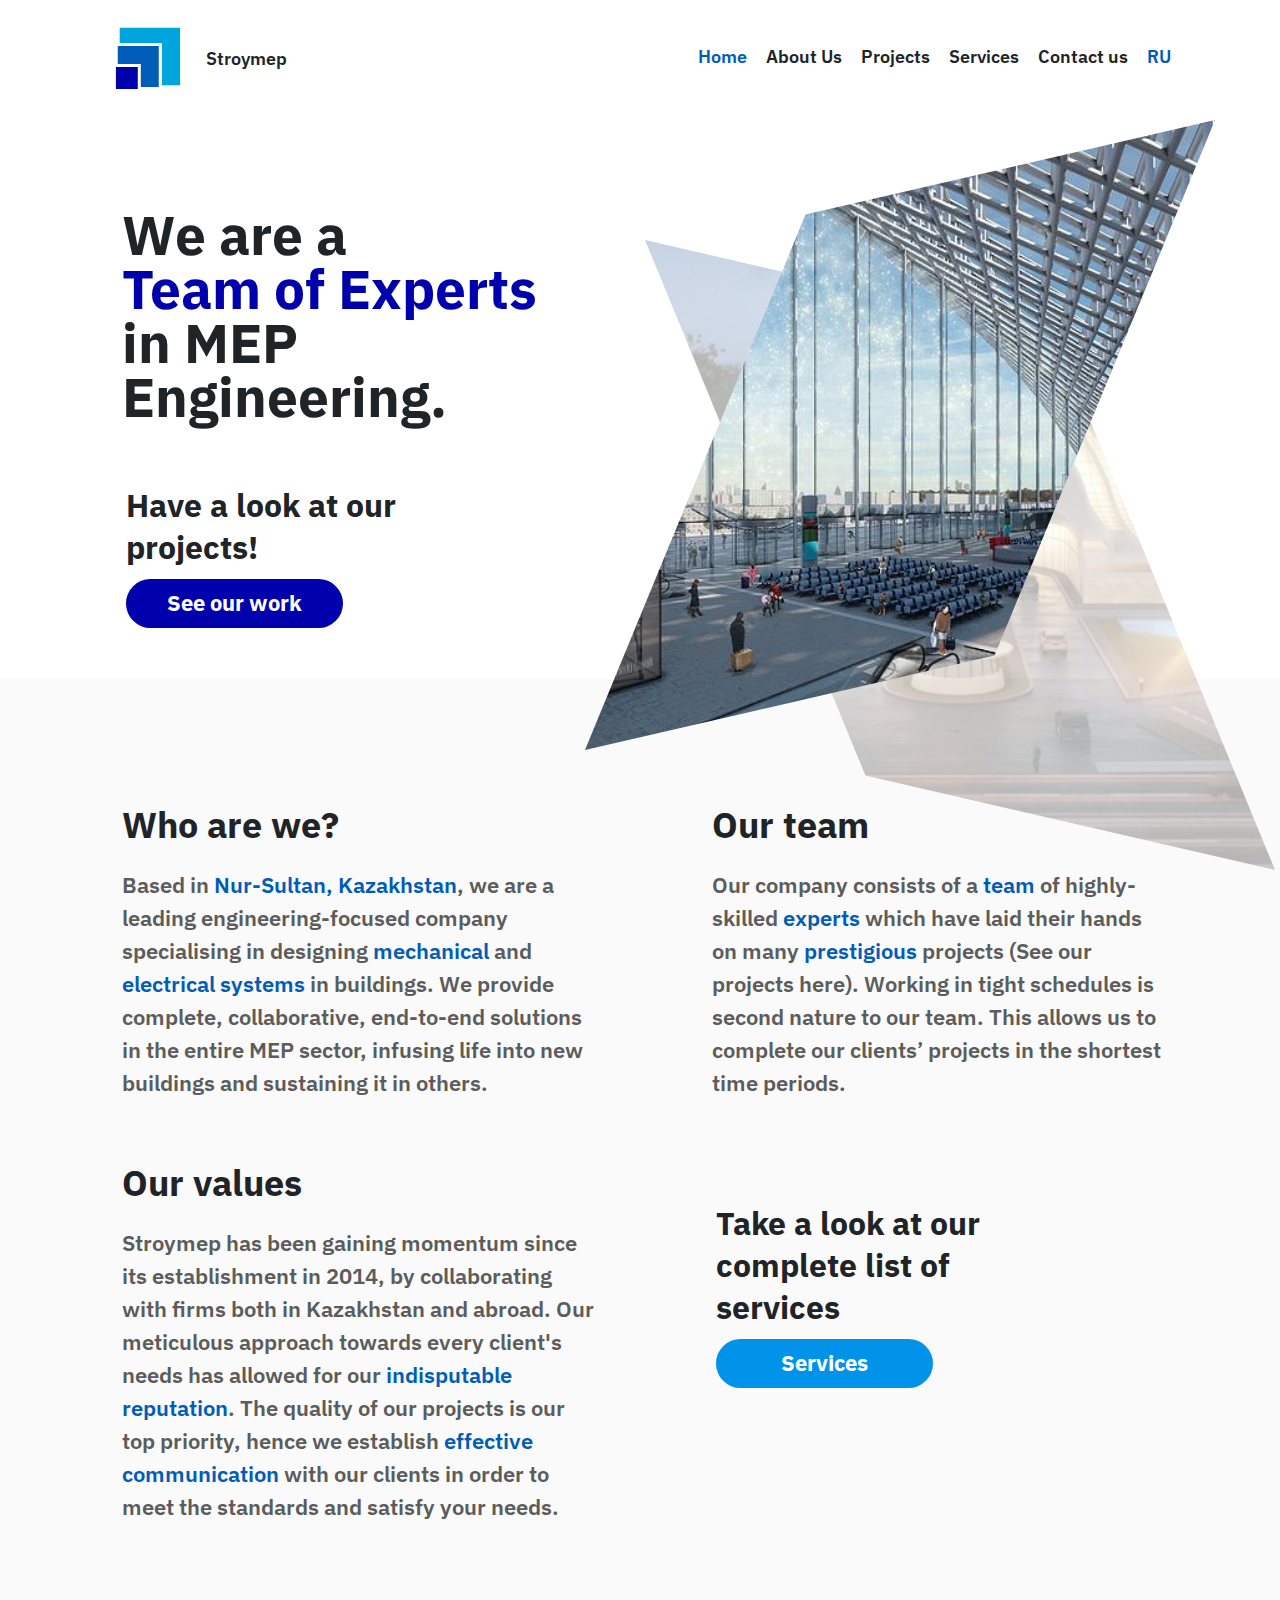
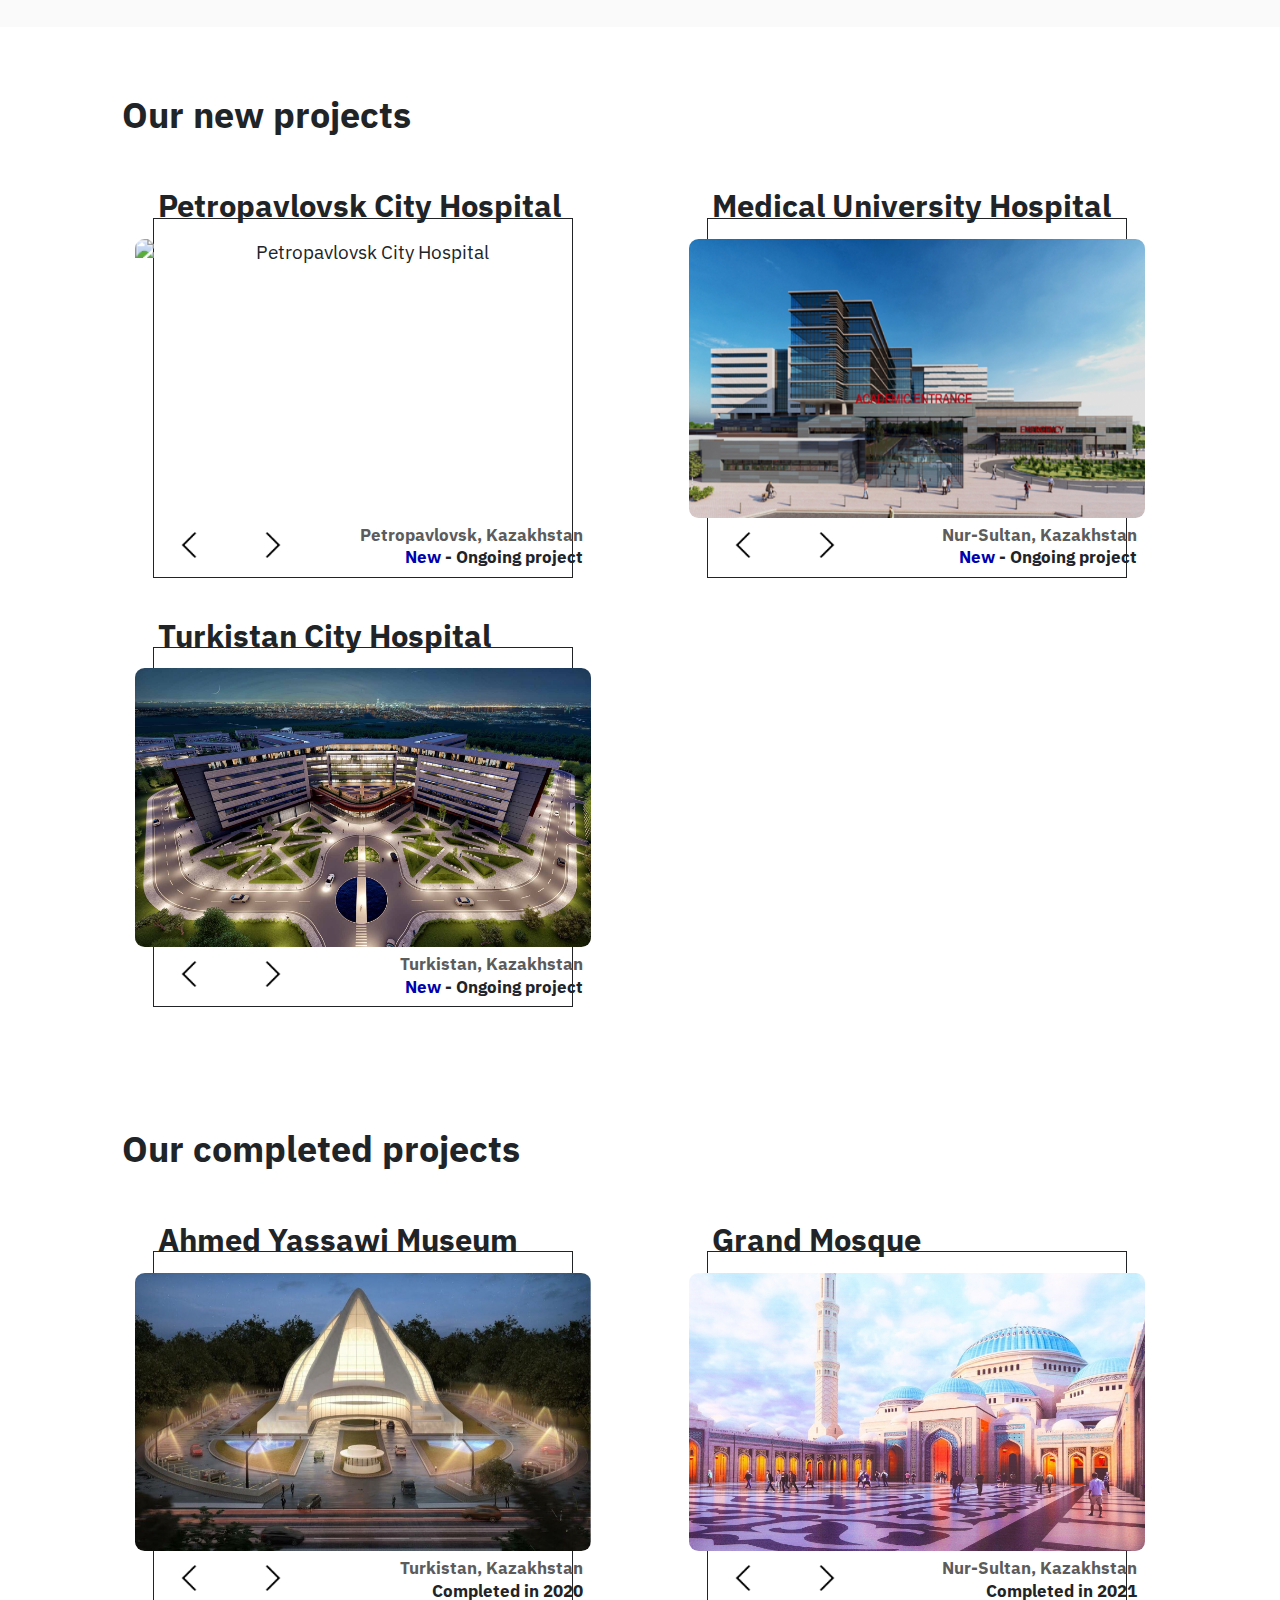
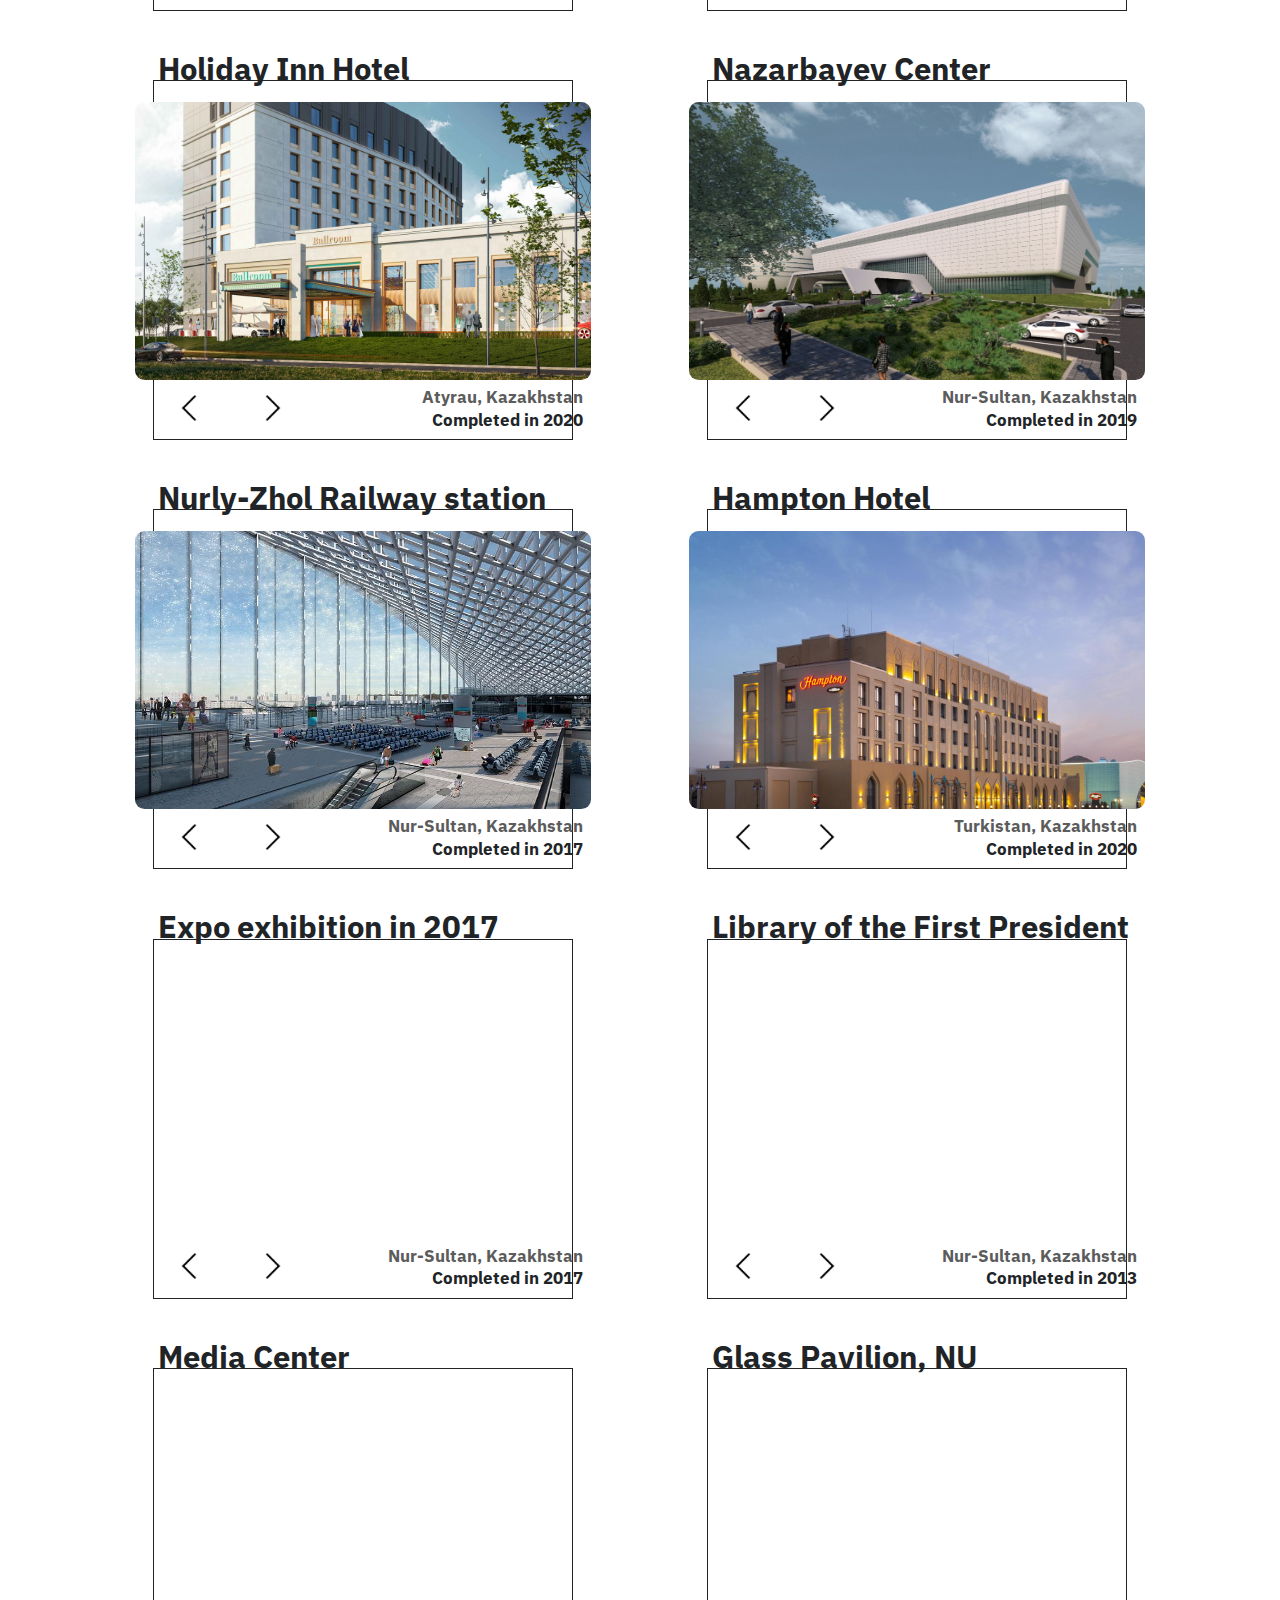
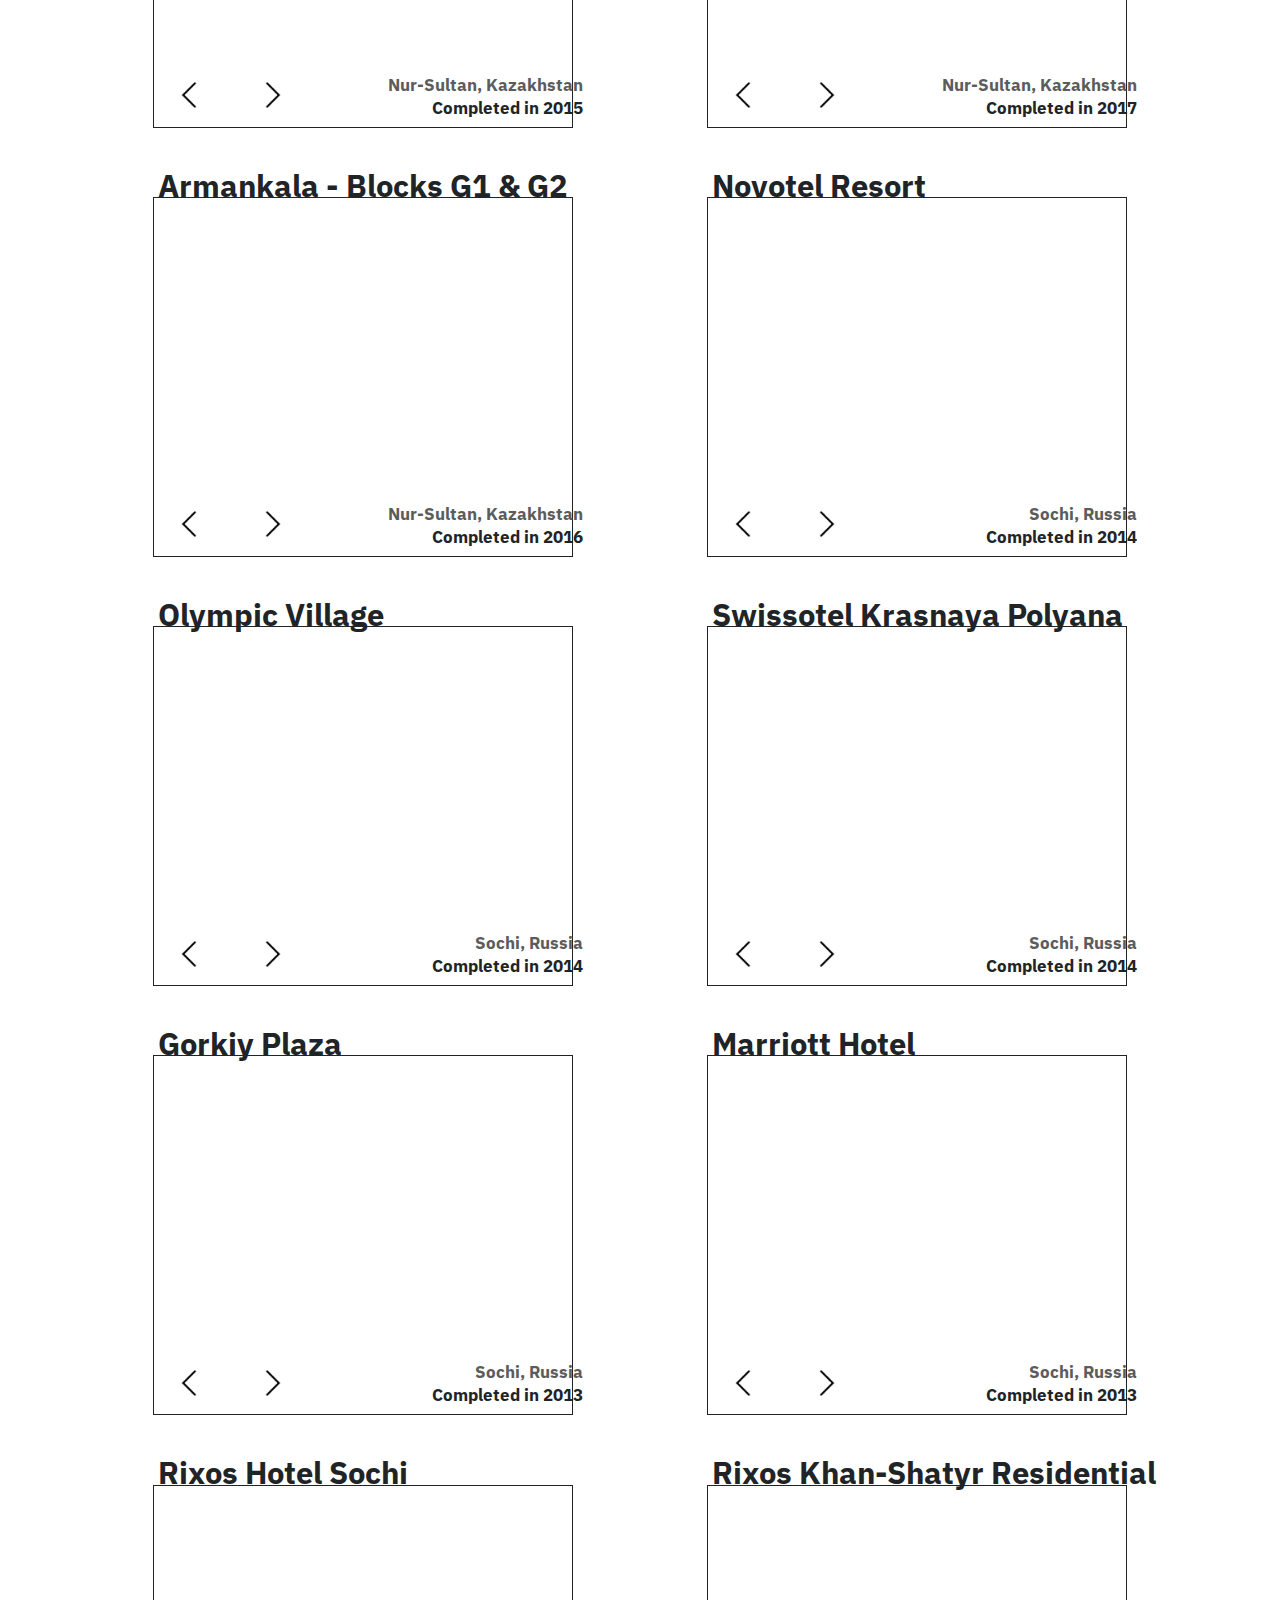
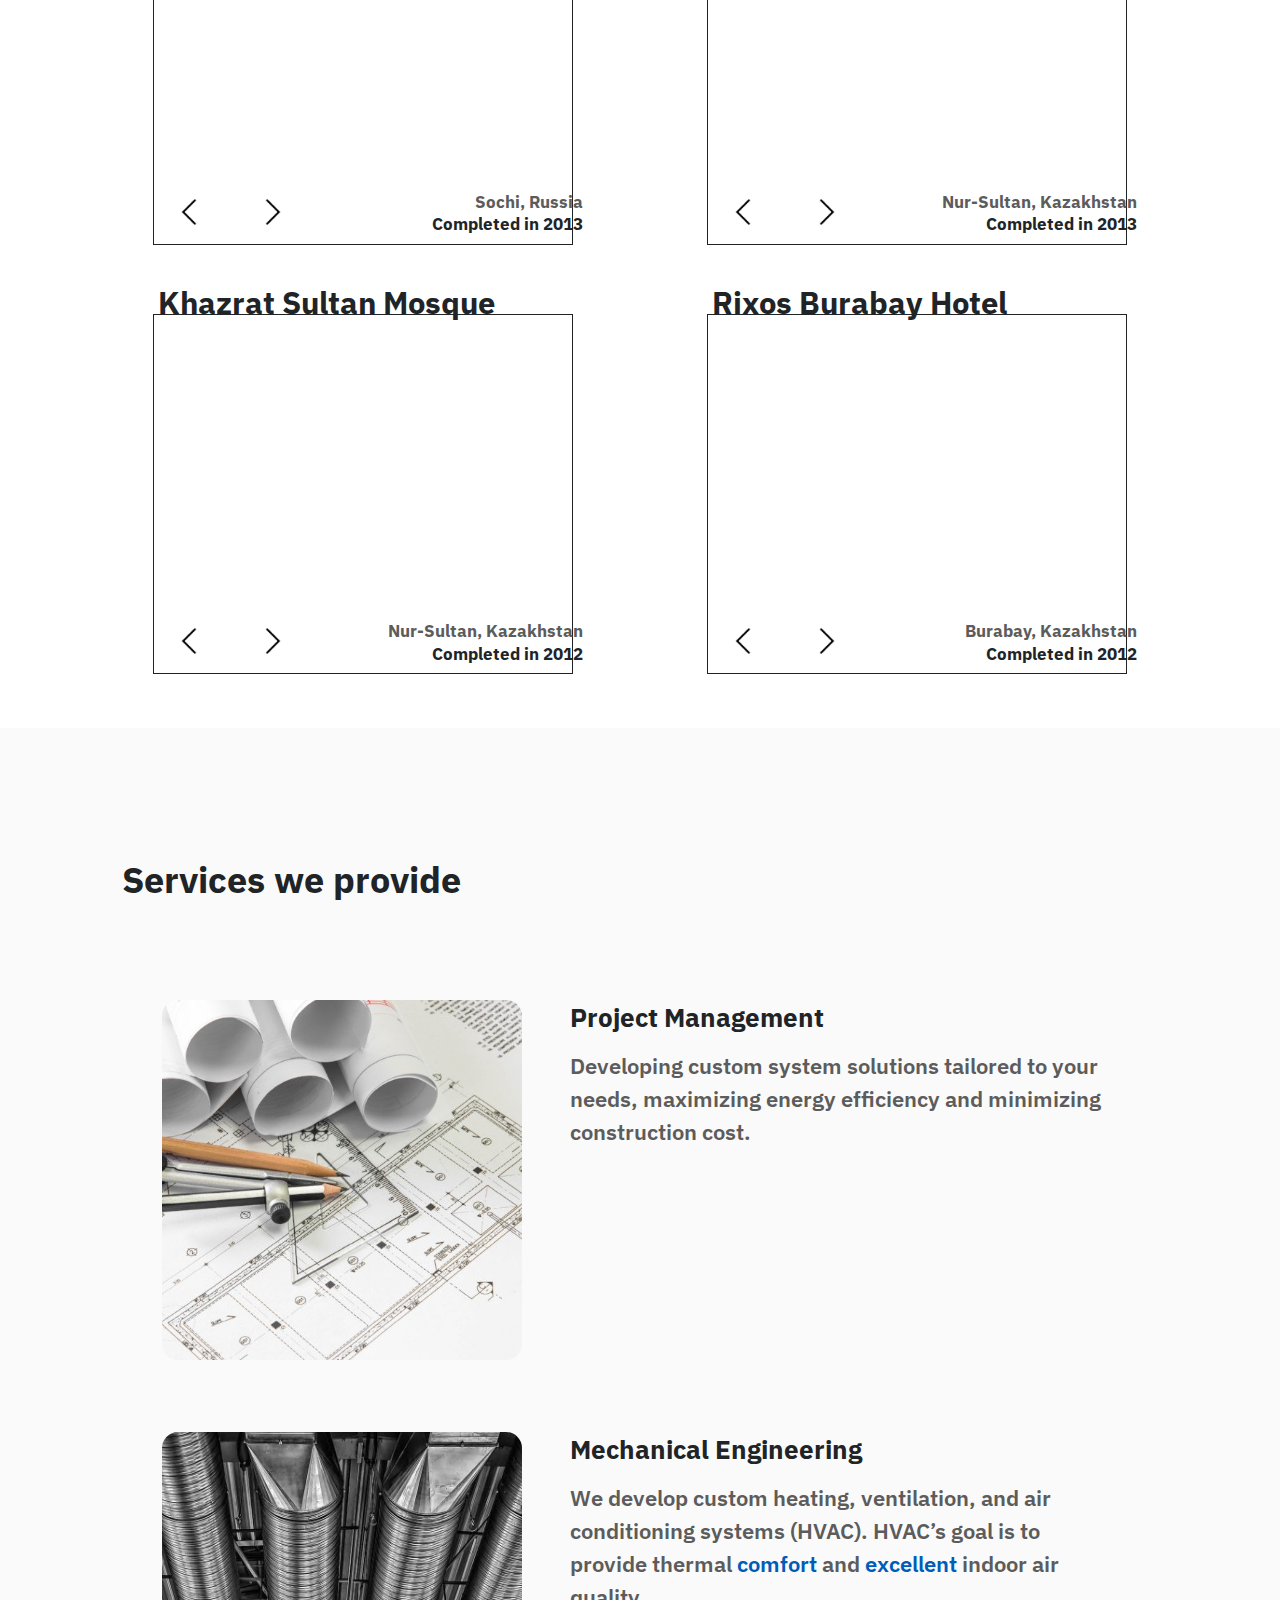
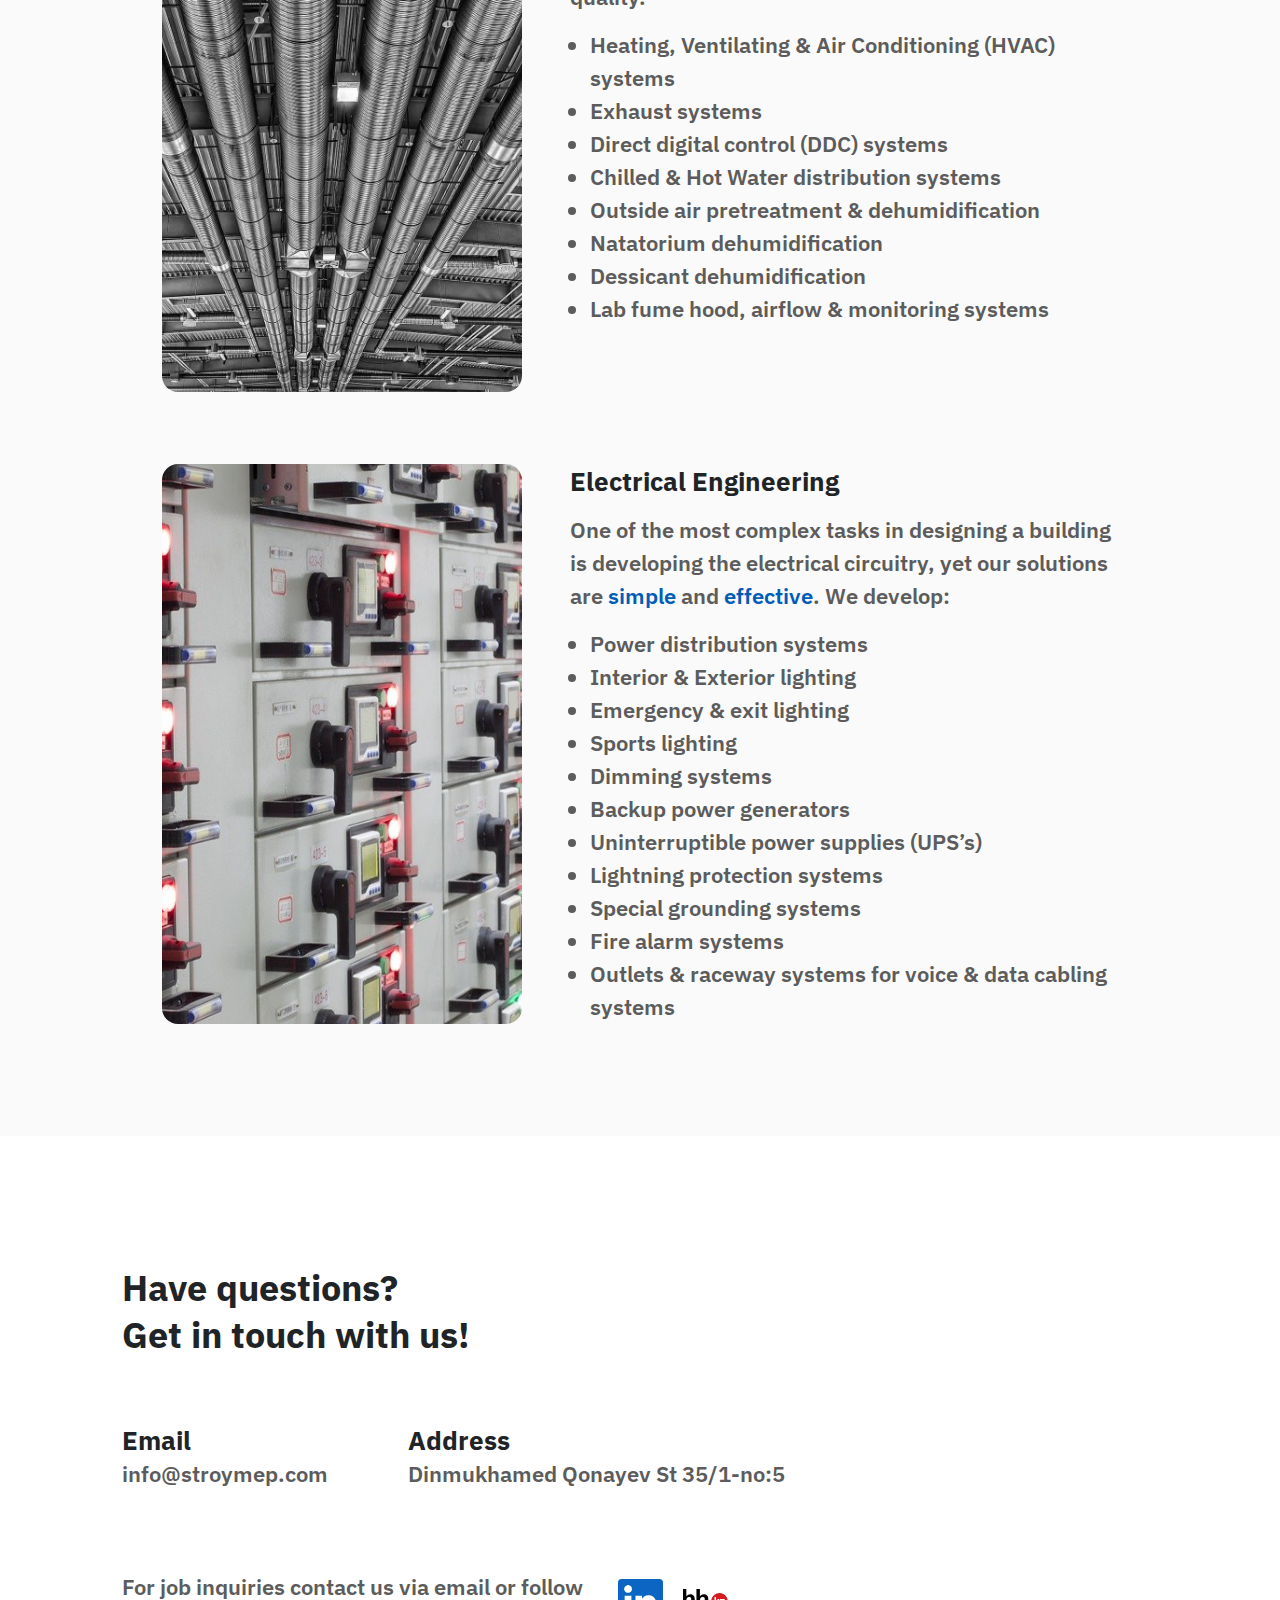
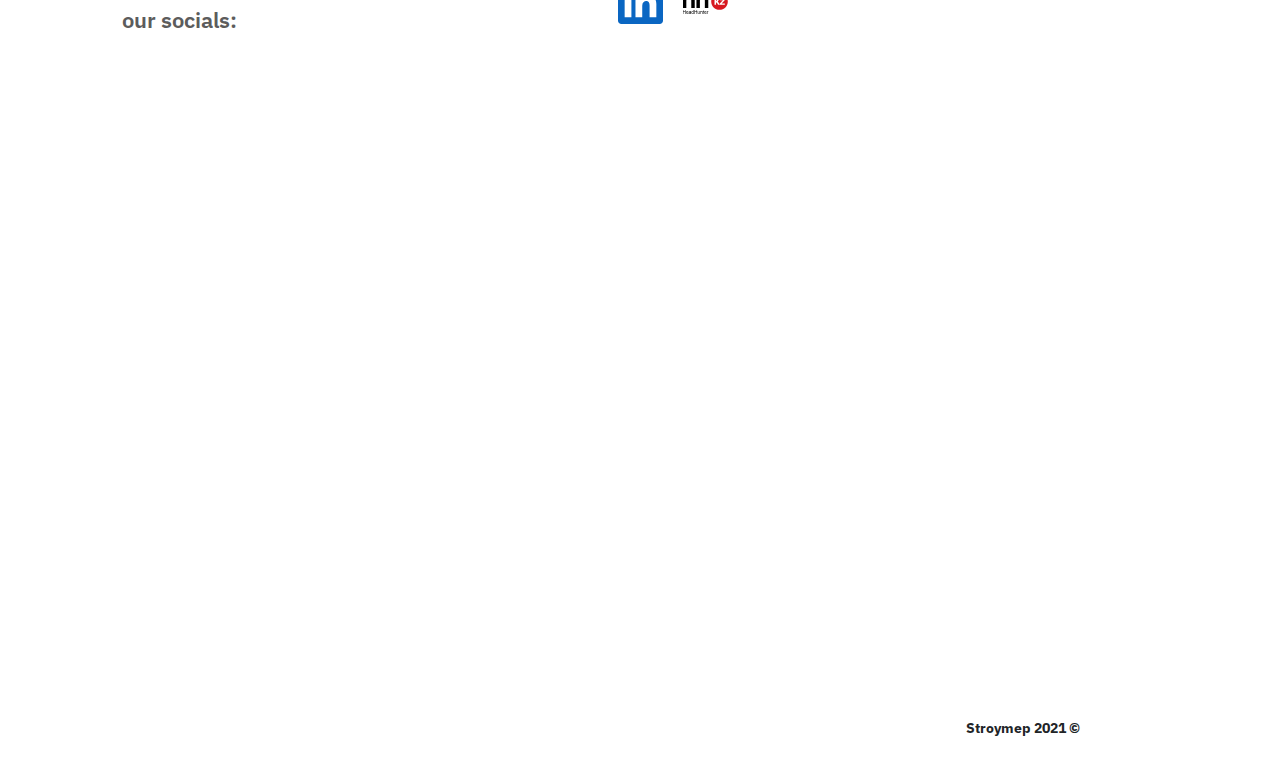
==== commit e86cd35c: "html remove" ====
--- a/index.html
+++ b/index.html
@@ -57,6 +57,7 @@
           <li><a href="#projects">Projects</a></li>
           <li><a href="#services">Services</a></li>
           <li><a href="#contact">Contact us</a></li>
+          <li><a href="ru"><span style="color:#005CB9">RU</span></a></li>
         </ul>
 
 
--- a/css/header.css
+++ b/css/header.css
@@ -112,7 +112,7 @@
   }
 
 }/* phones */
-@media screen and (max-width: 666px) {
+@media screen and (max-width: 700px) {
   .nav-right {
     position: absolute;
     right: 0px;
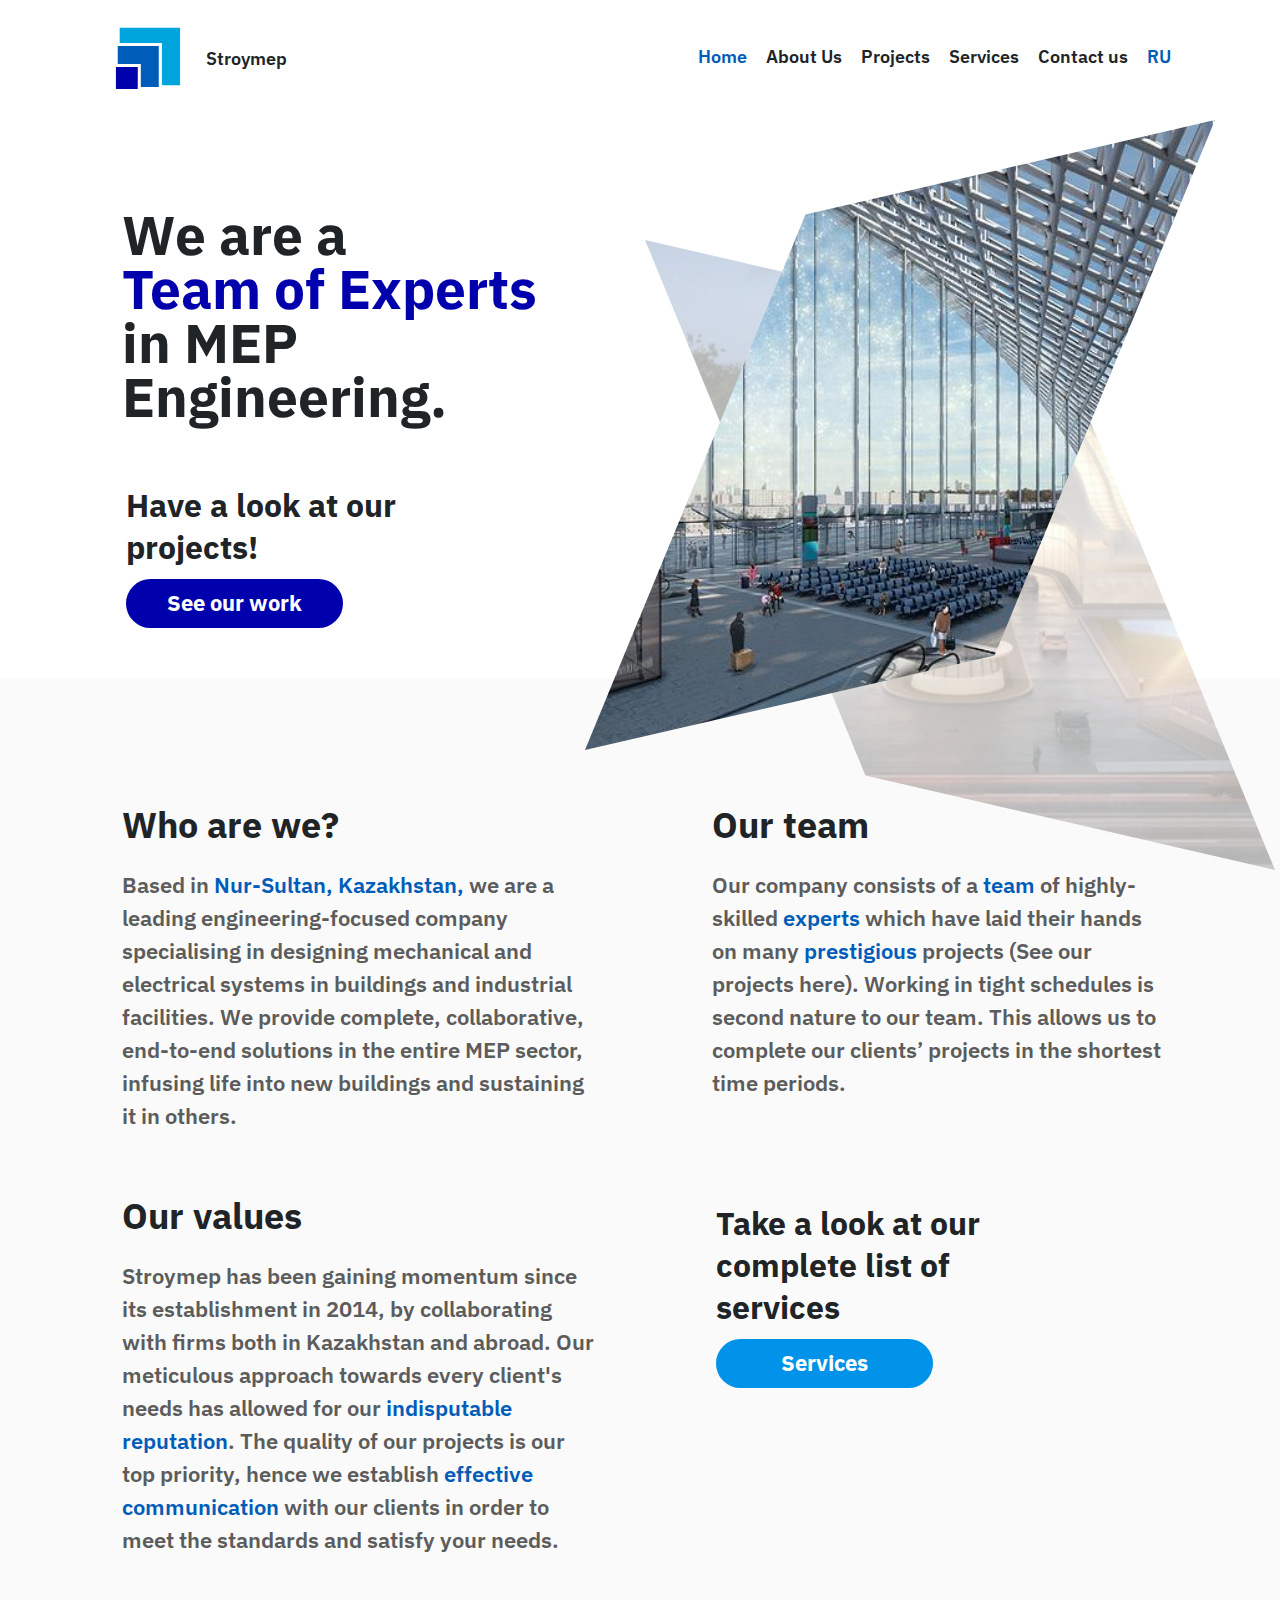
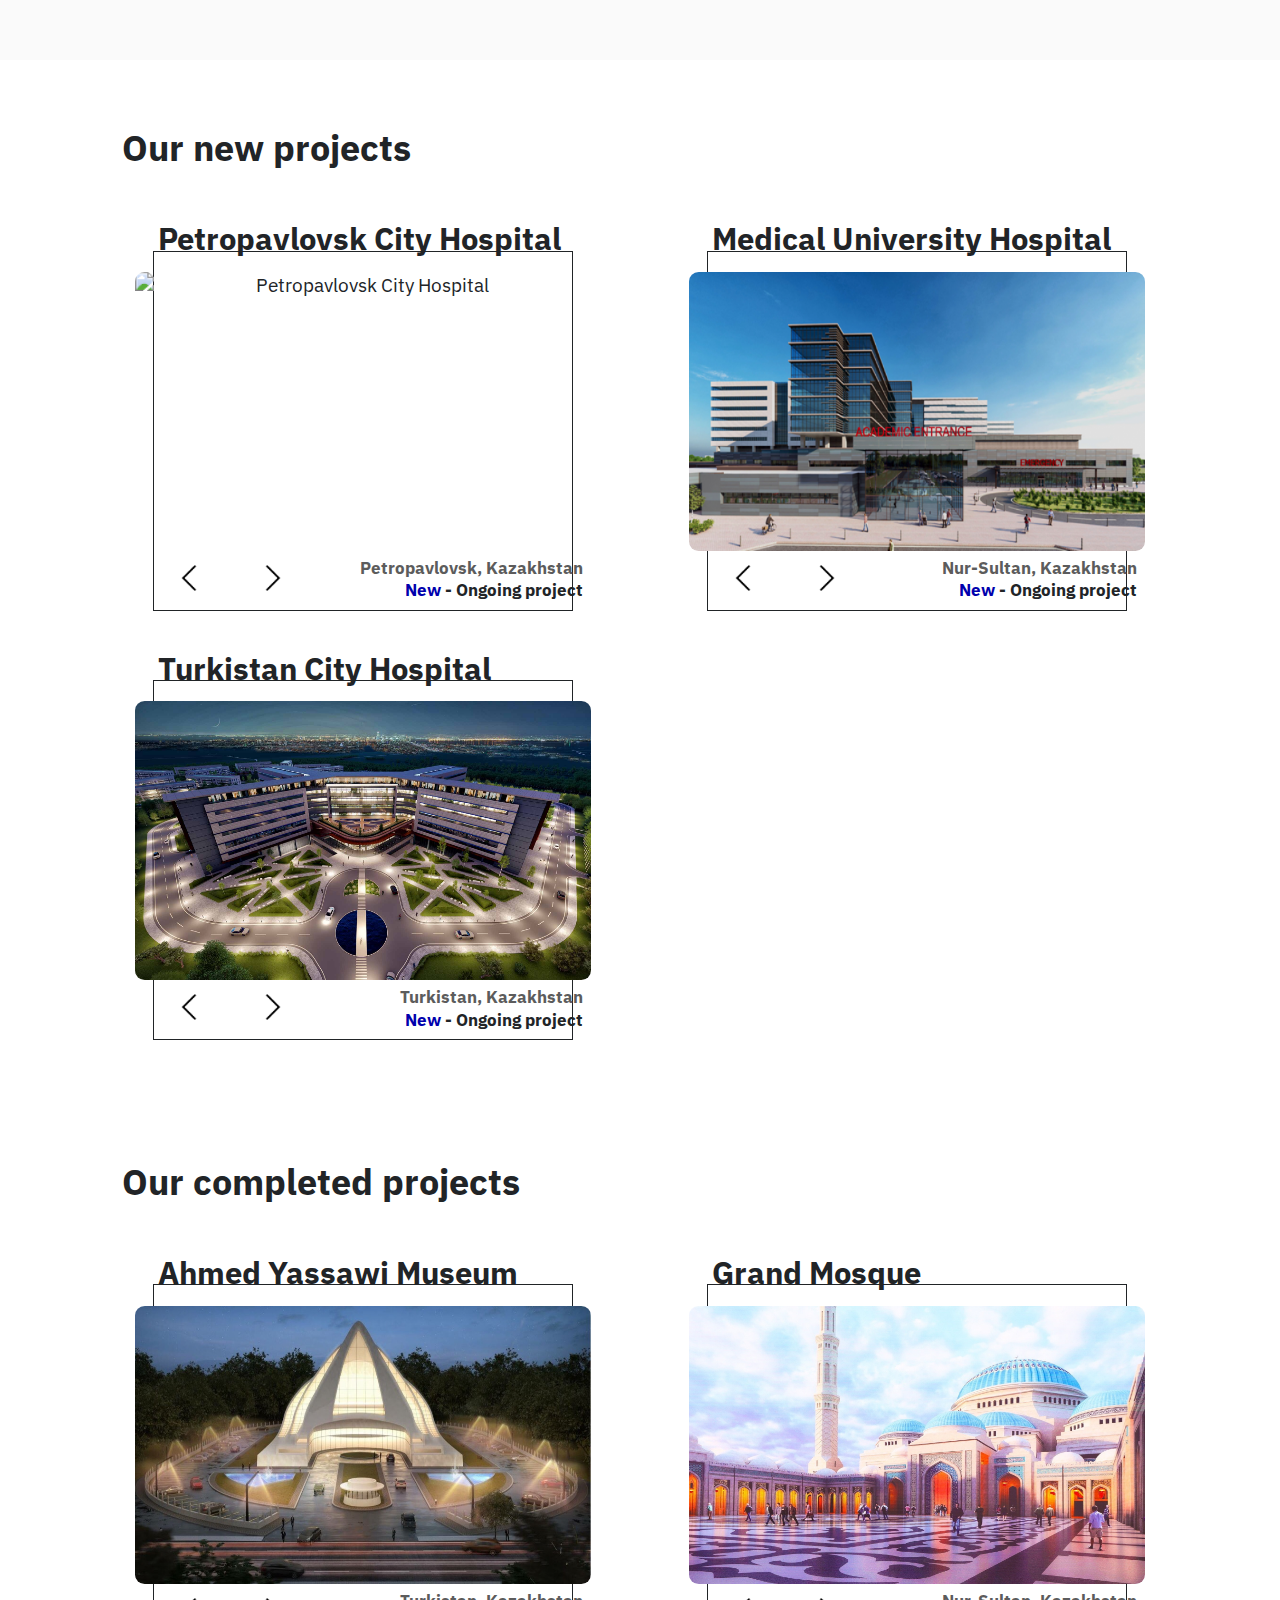
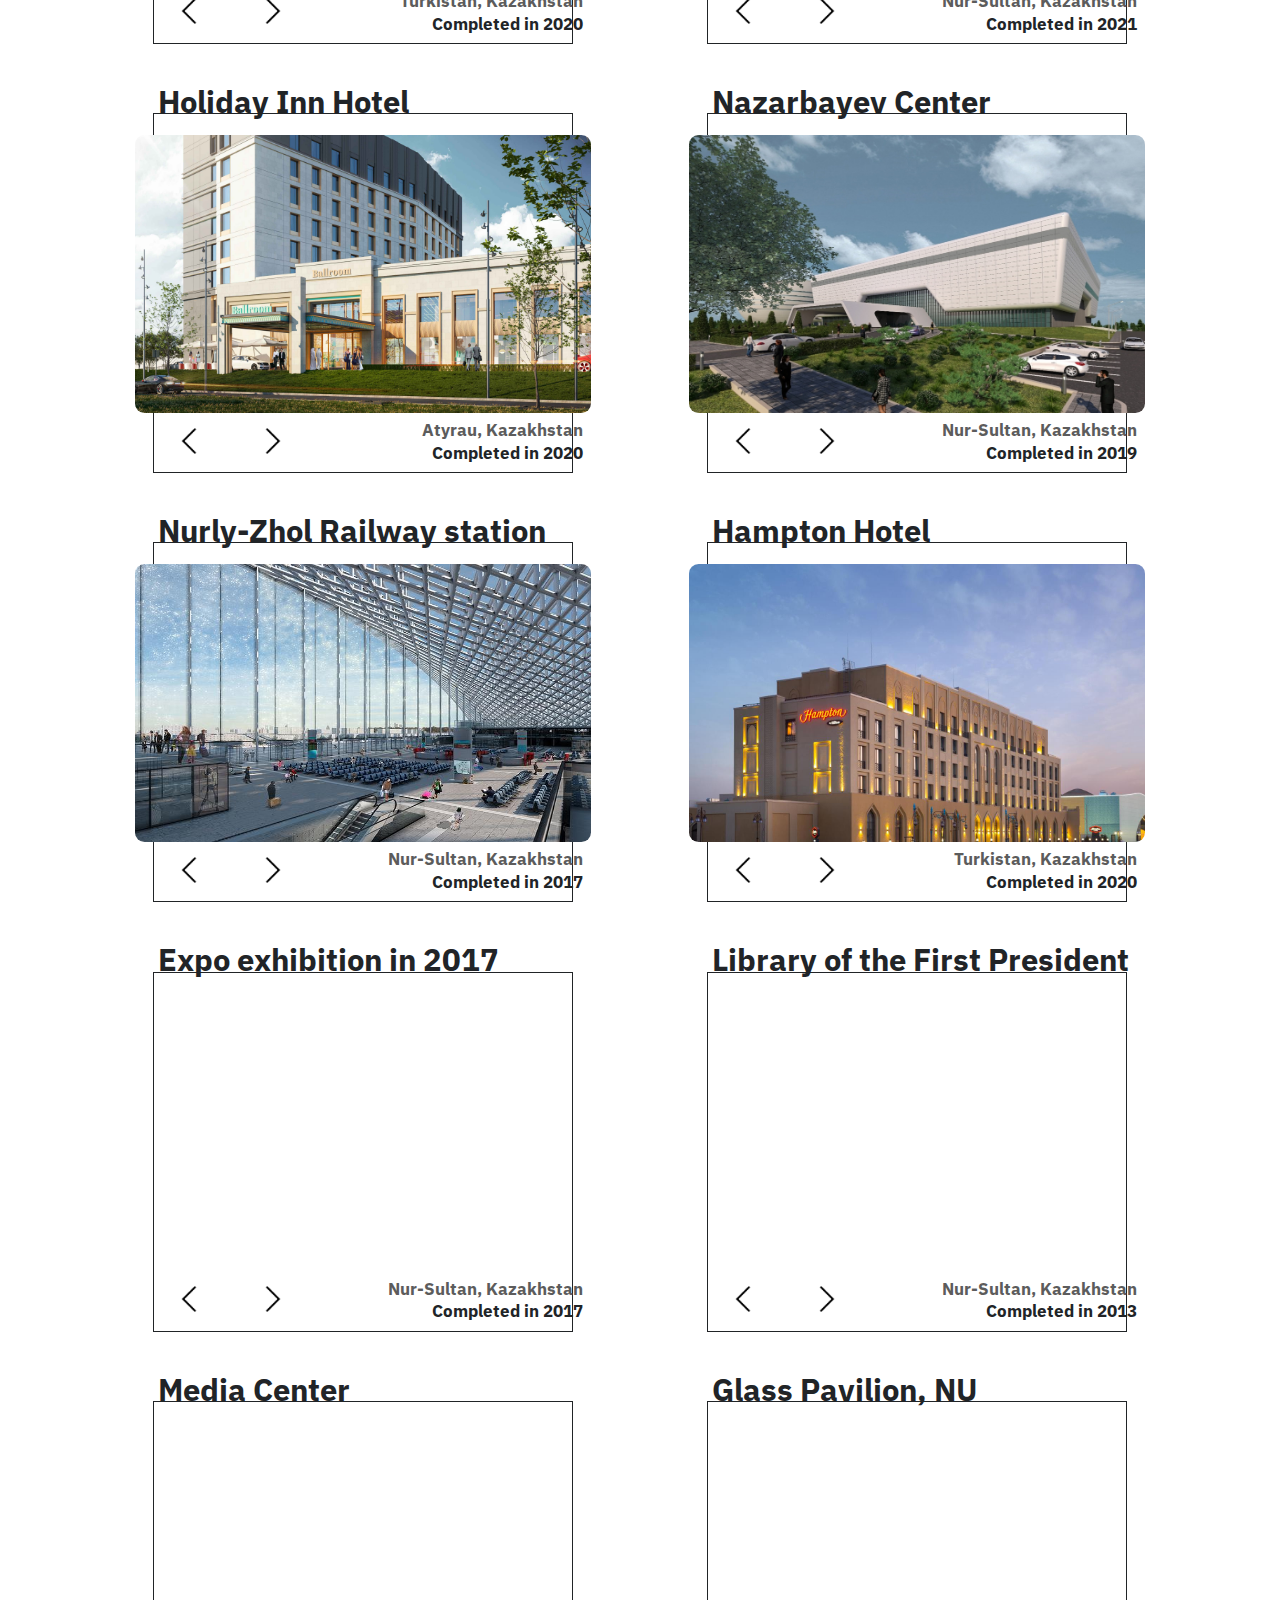
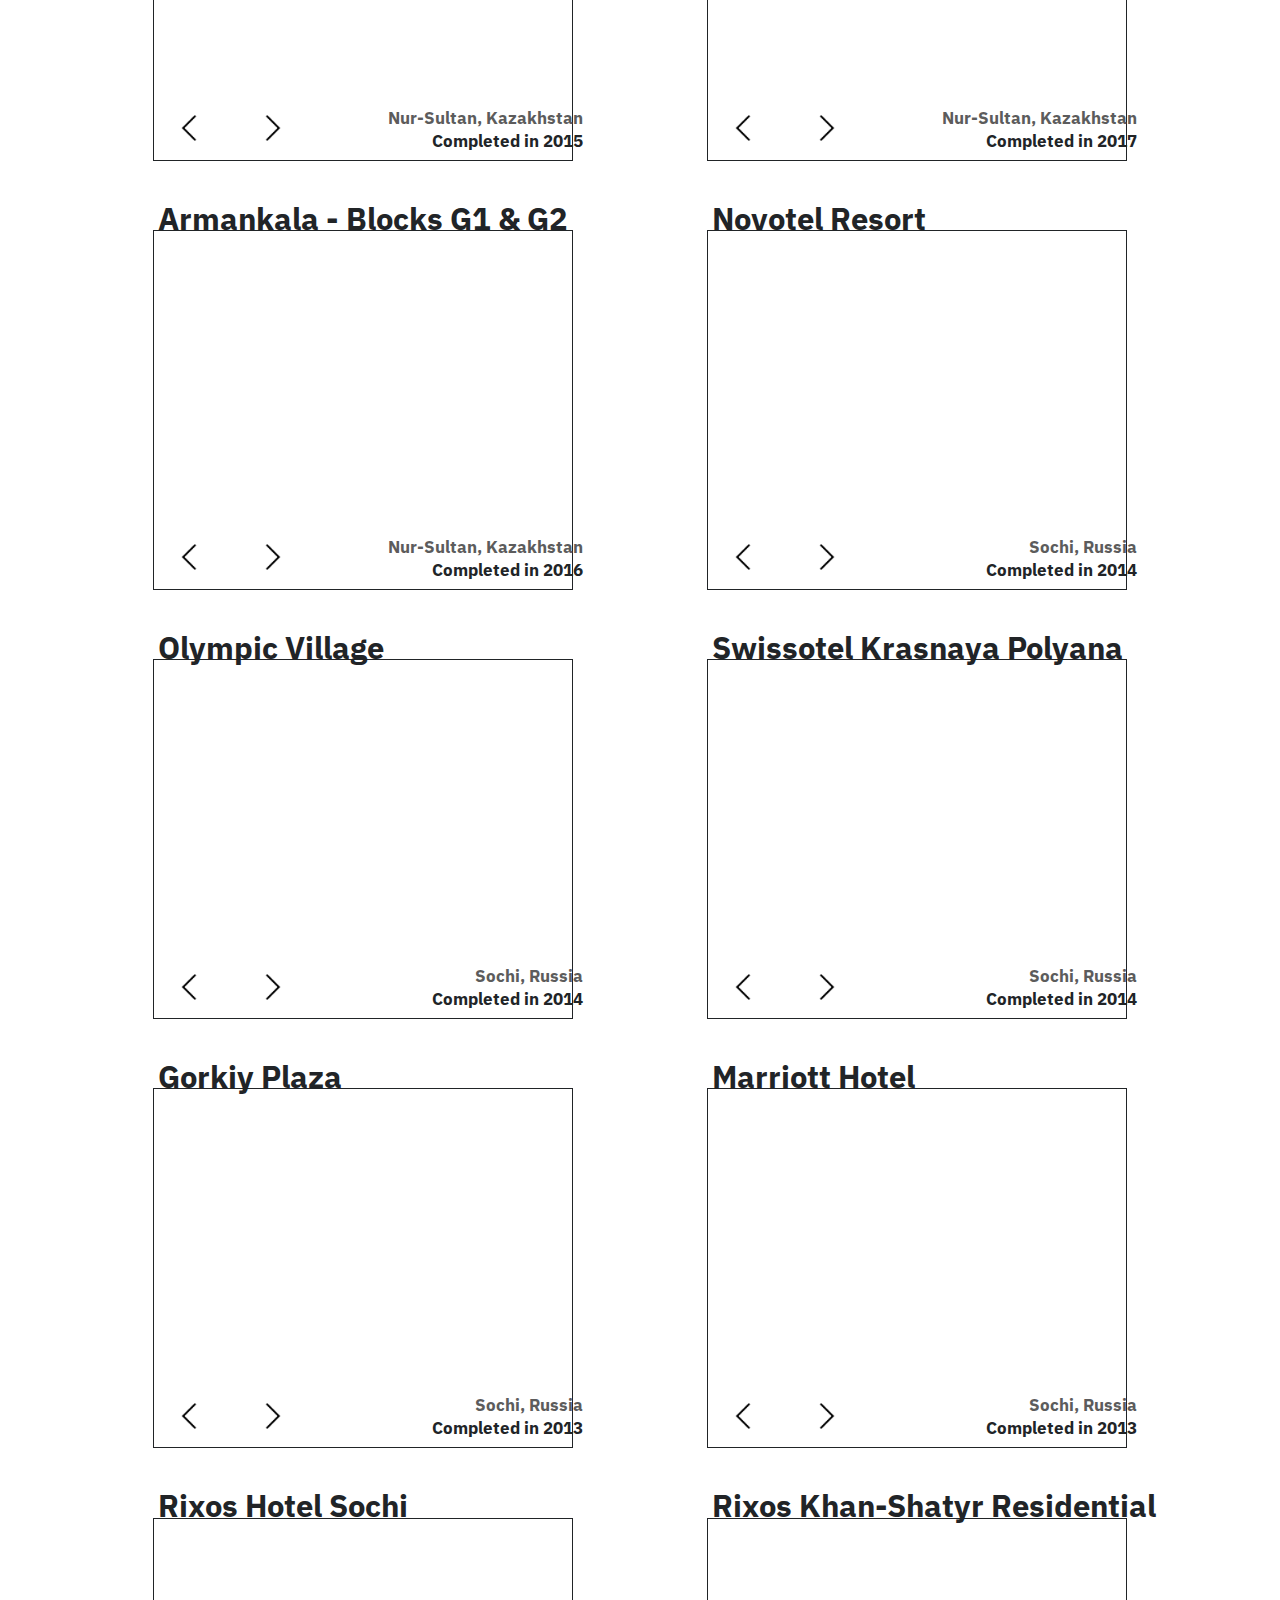
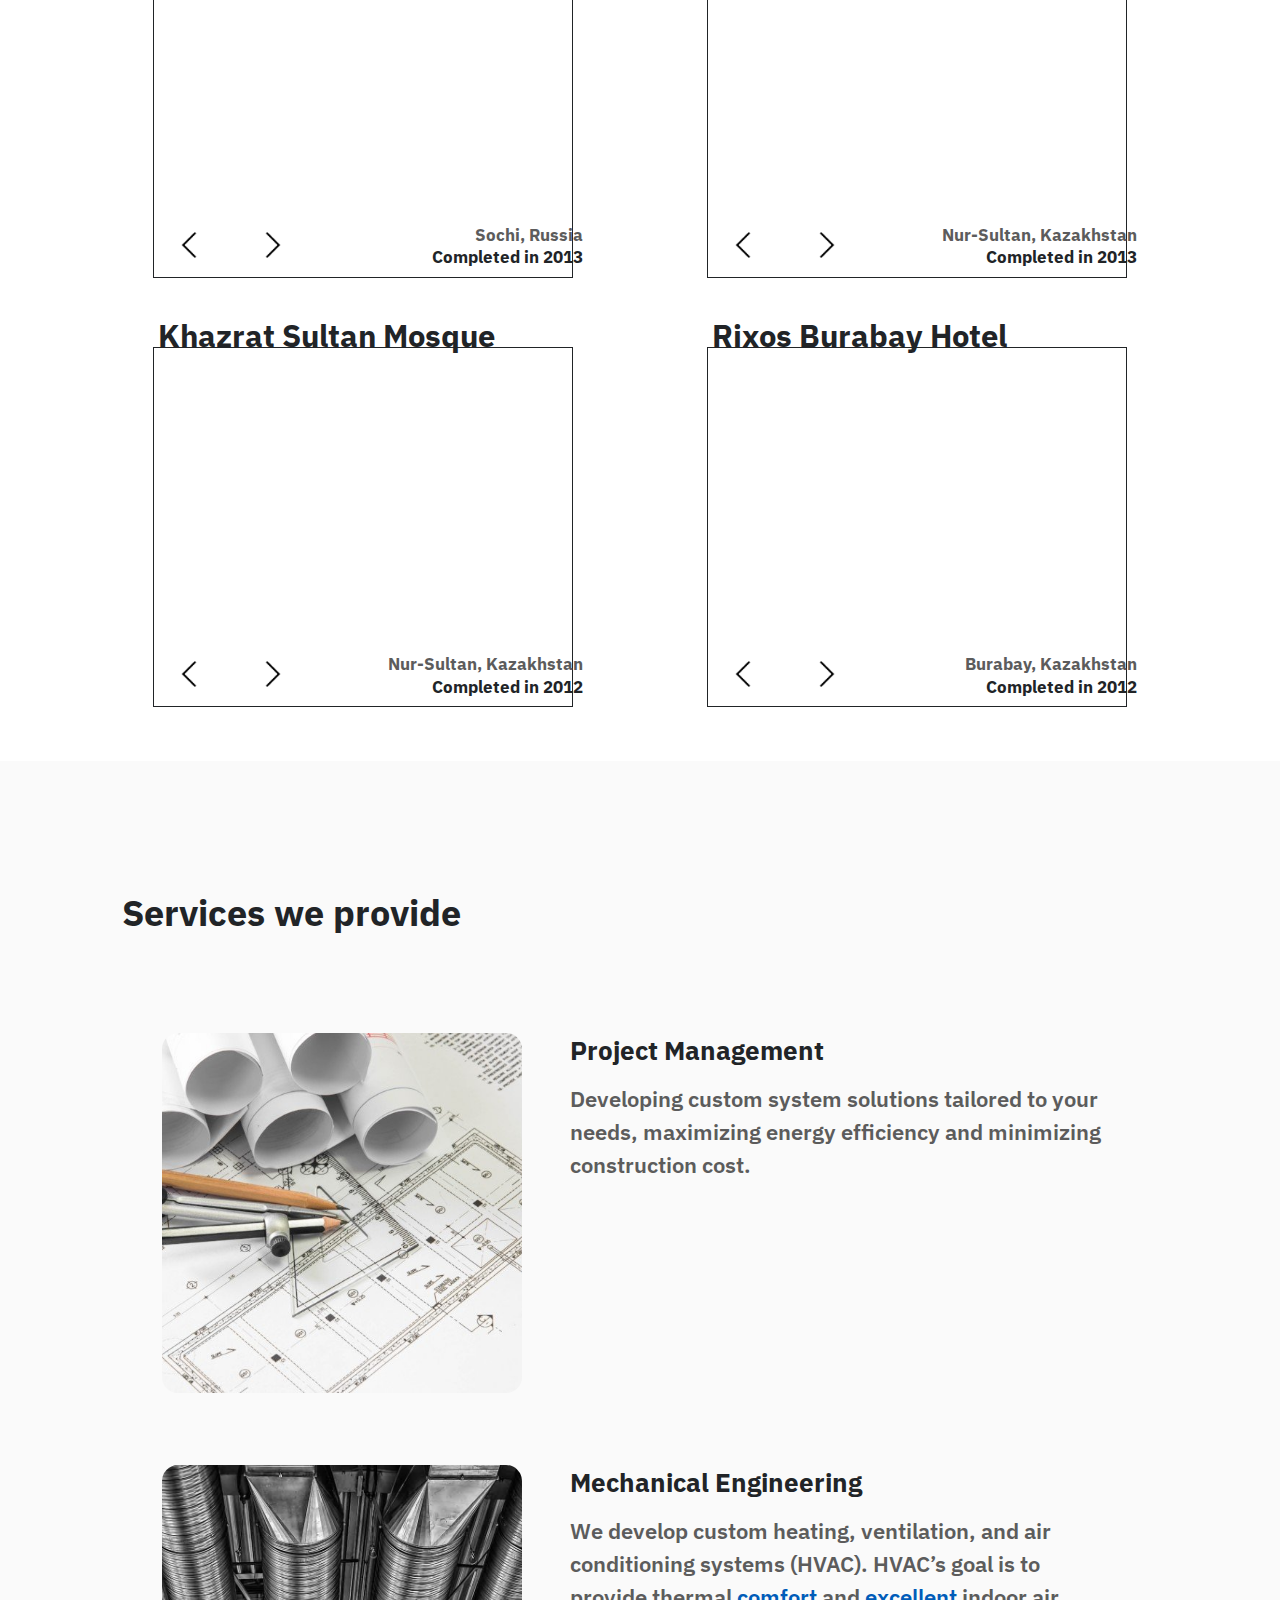
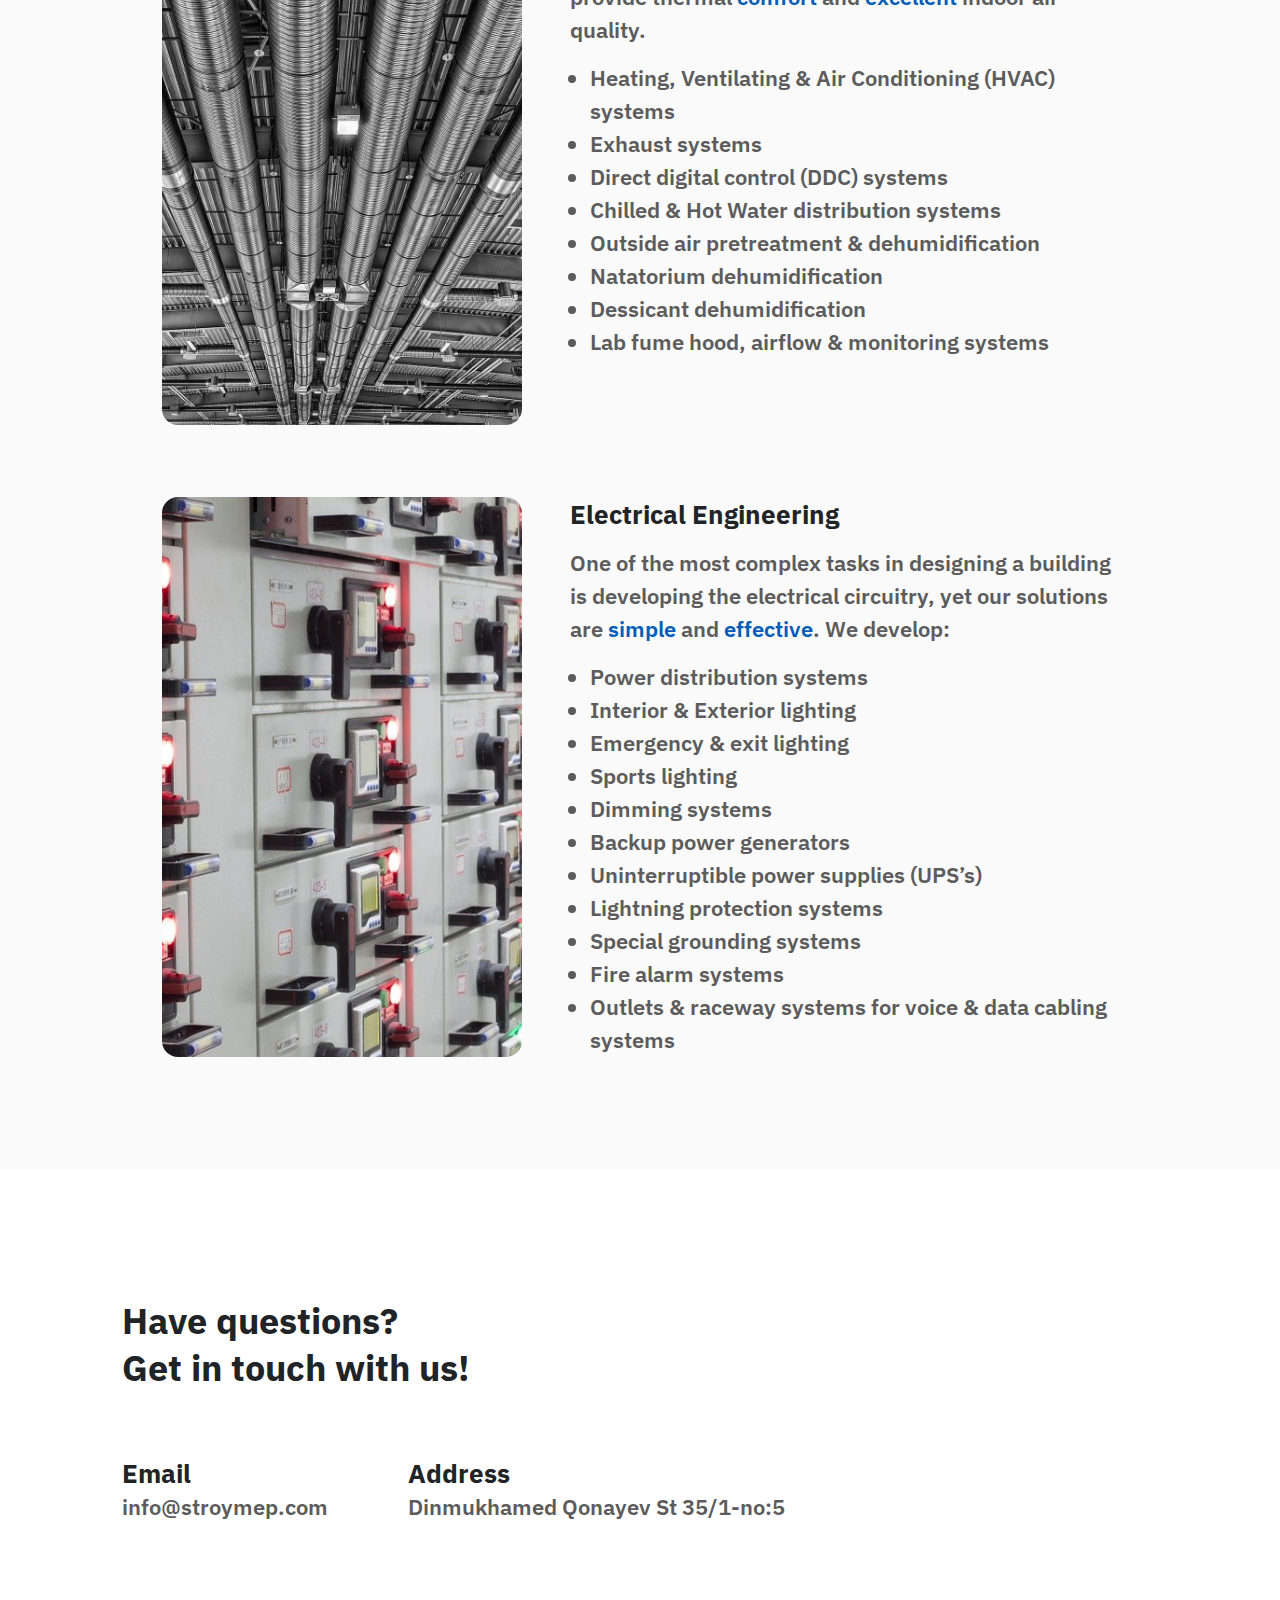
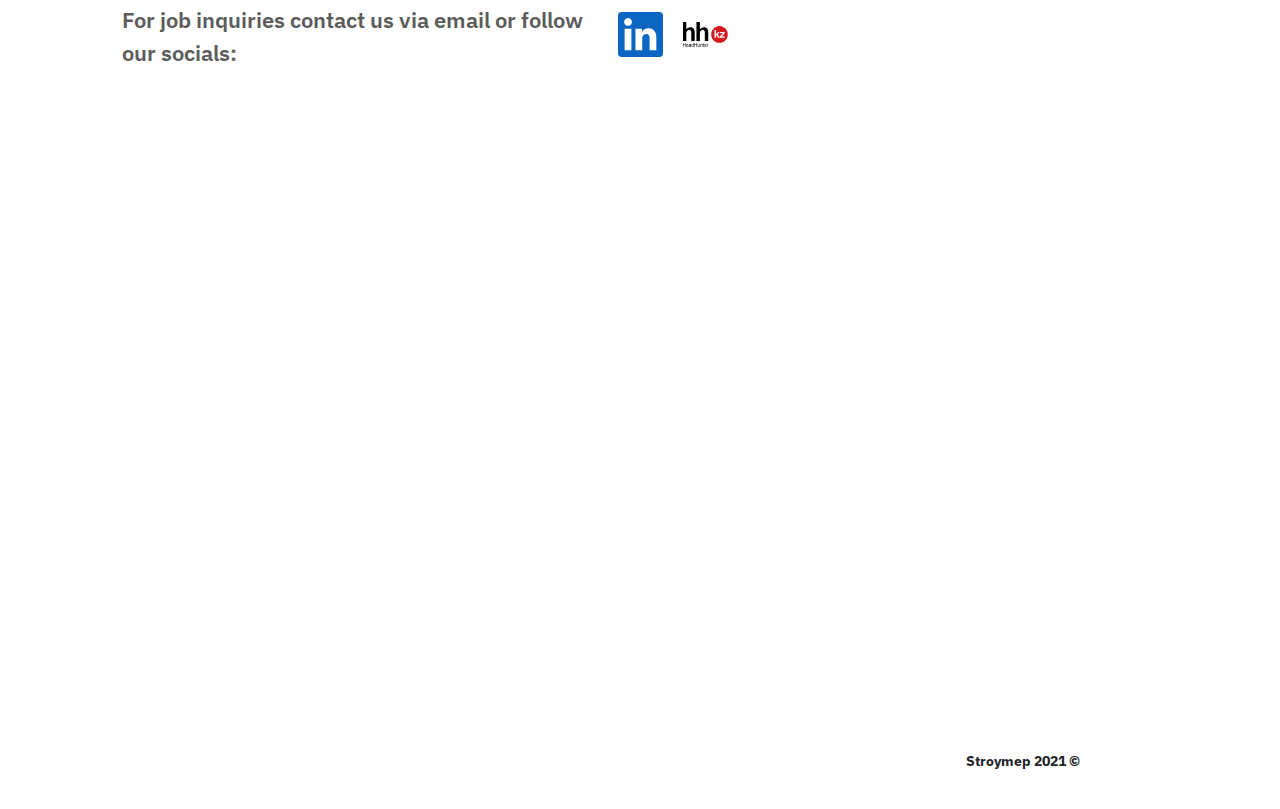
==== commit 676700ce: "Update index.html" ====
--- a/index.html
+++ b/index.html
@@ -137,12 +137,8 @@
         <section id="about-values" class="col align-self-start">
           <section id="who-are-we">
             <h3>Who are we?</h3>
-            <p class="p-text">Based in <span class="highlight-blue">Nur-Sultan, Kazakhstan</span>, we are a leading
-              engineering-focused company
-              specialising in designing <span class="highlight-blue">mechanical</span> and <span
-                class="highlight-blue">electrical systems</span> in buildings.
-              We provide complete, collaborative, end-to-end solutions in the entire MEP sector,
-              infusing life into new buildings and sustaining it in others.</p>
+            <p class="p-text">Based in <span class="highlight-blue">Nur-Sultan, Kazakhstan,</span> we are a leading engineering-focused company specialising in designing mechanical and electrical systems in buildings and industrial facilities. We provide complete, collaborative, end-to-end solutions in the entire MEP sector, infusing life into new buildings and sustaining it in others.
+            </p>
           </section>
 
           <section id="our-values">
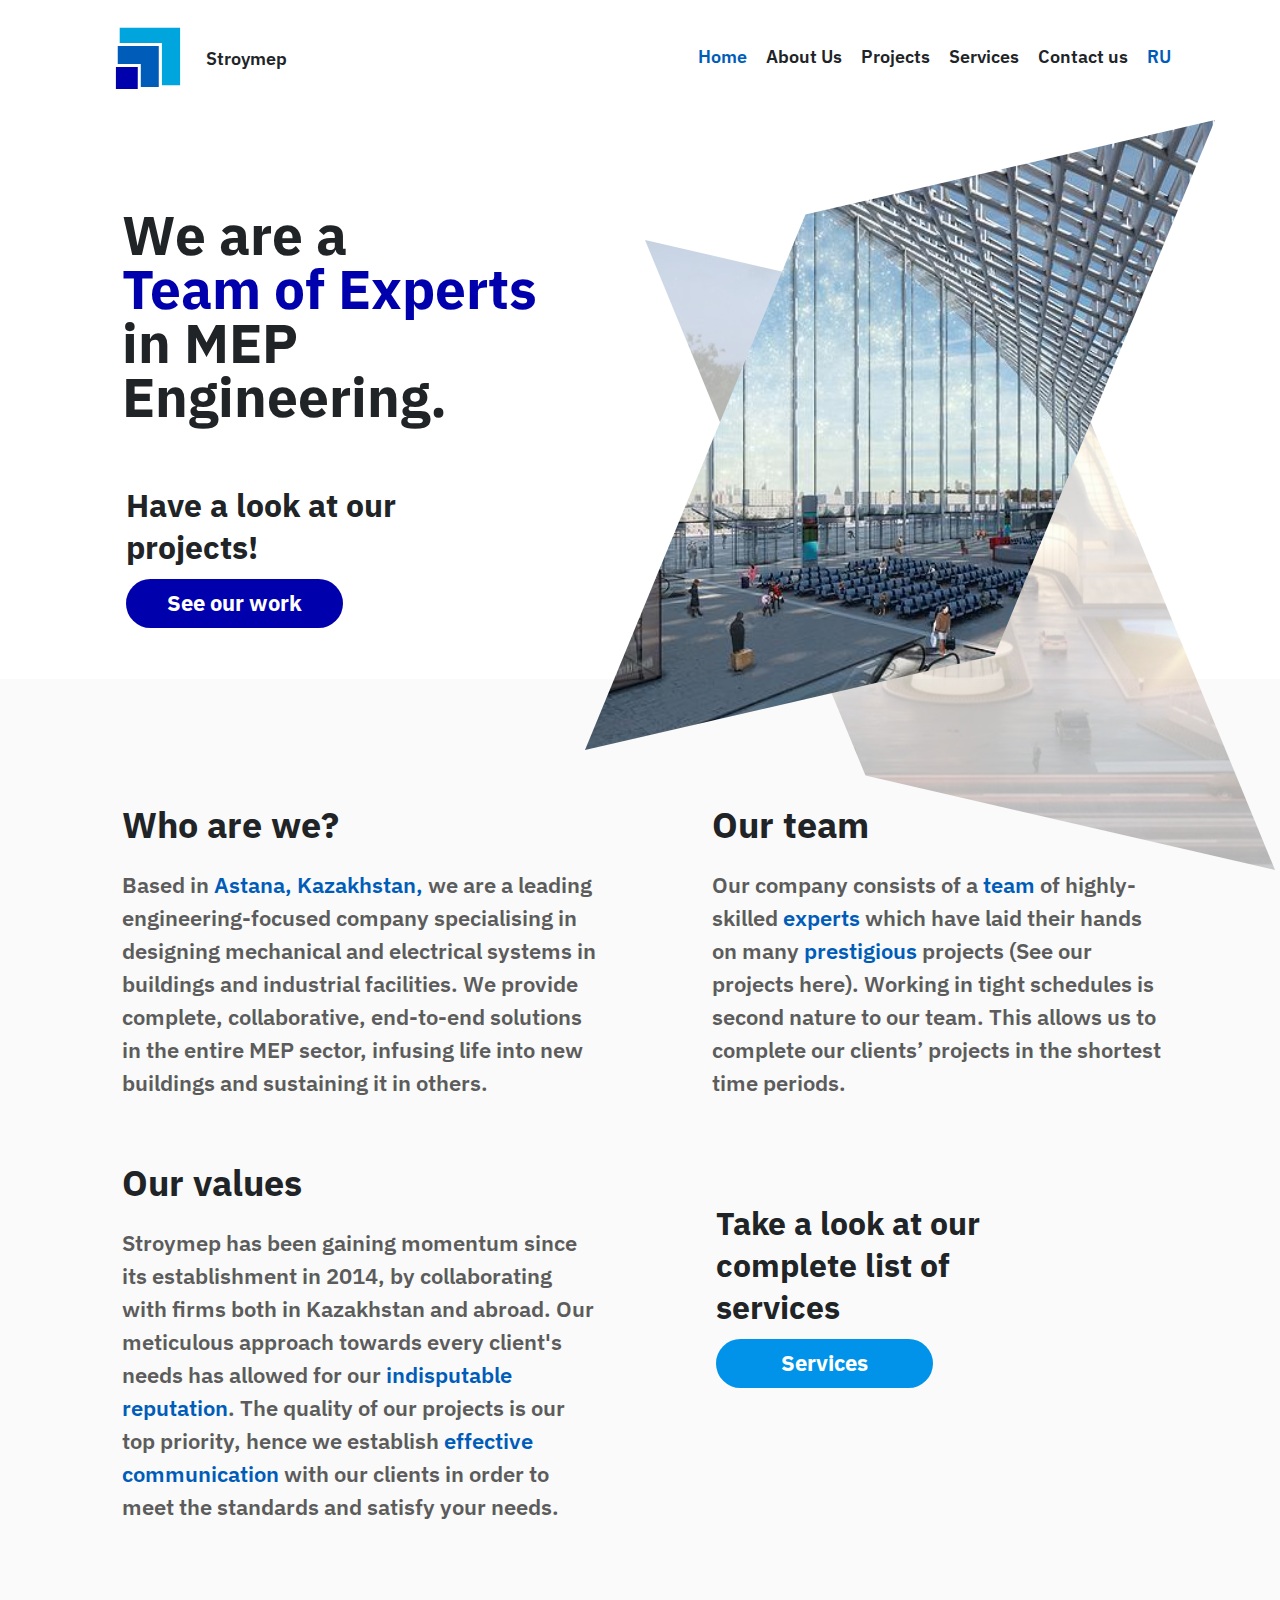
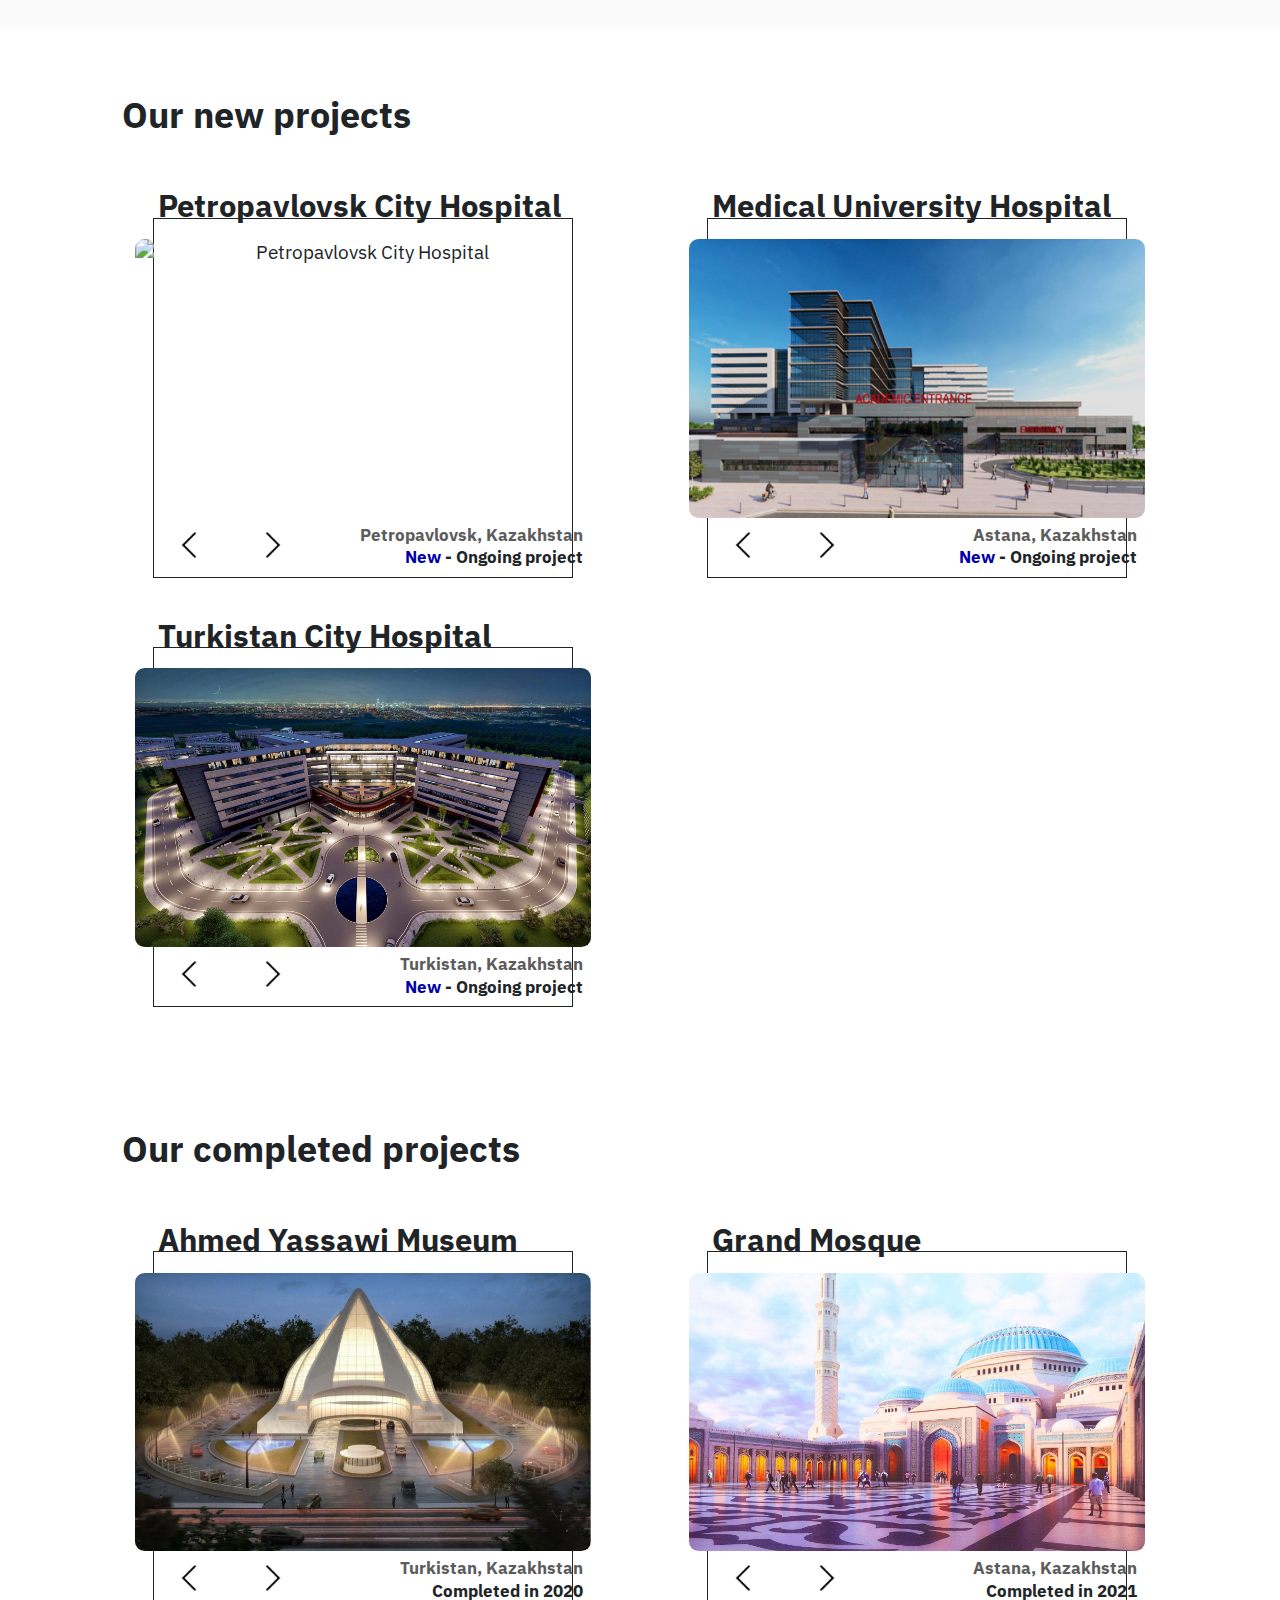
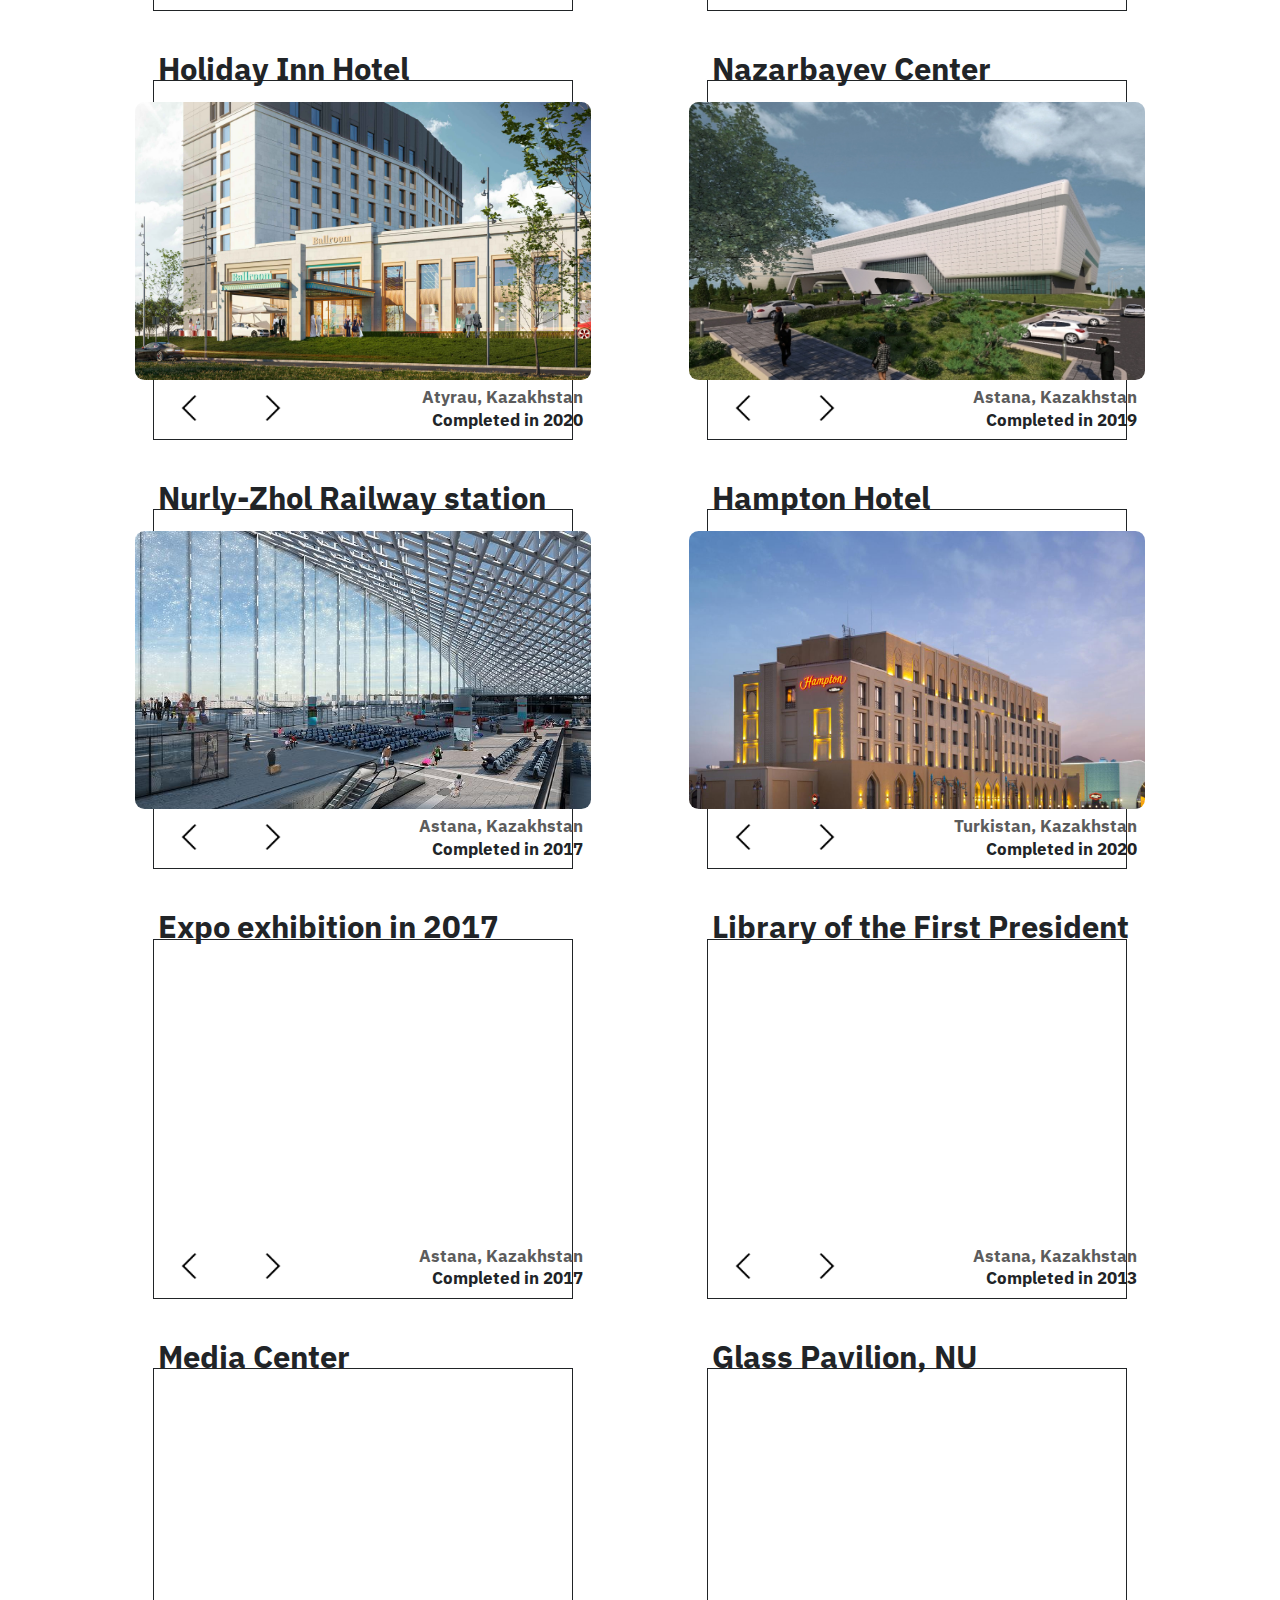
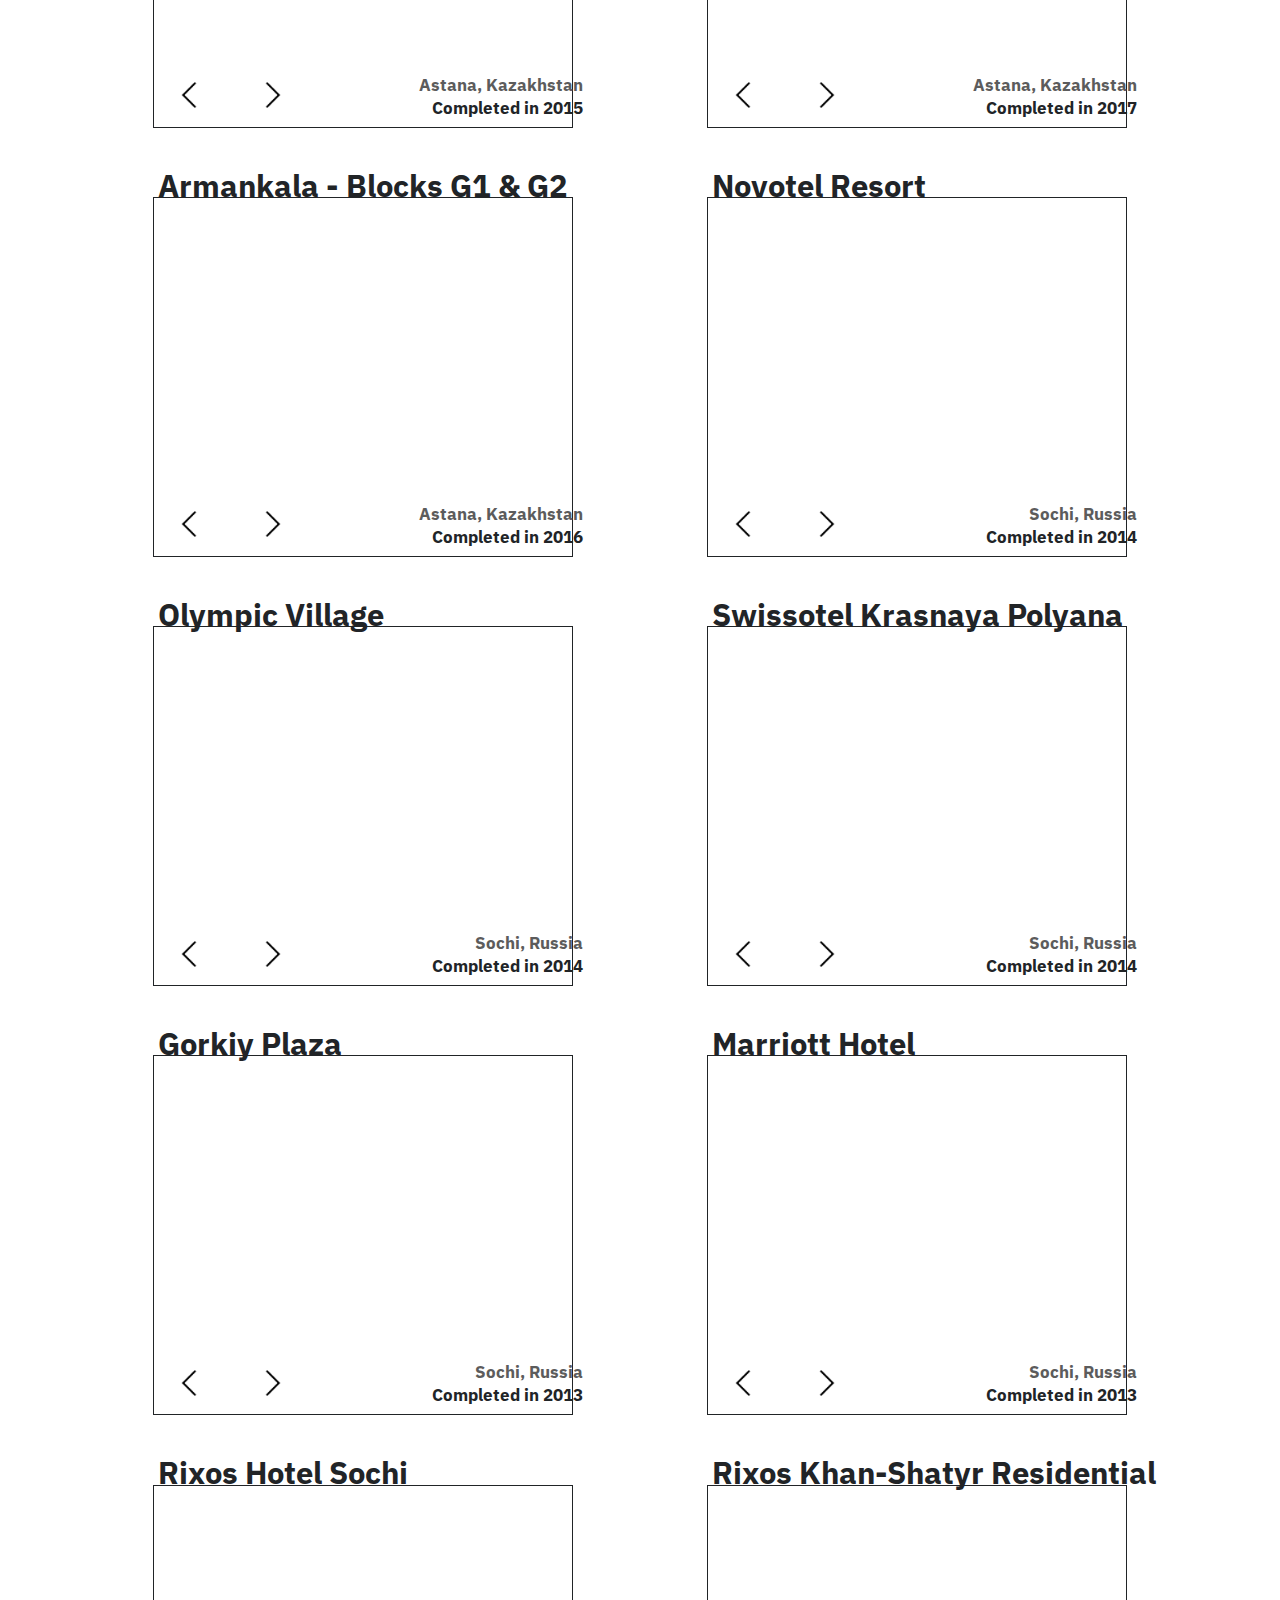
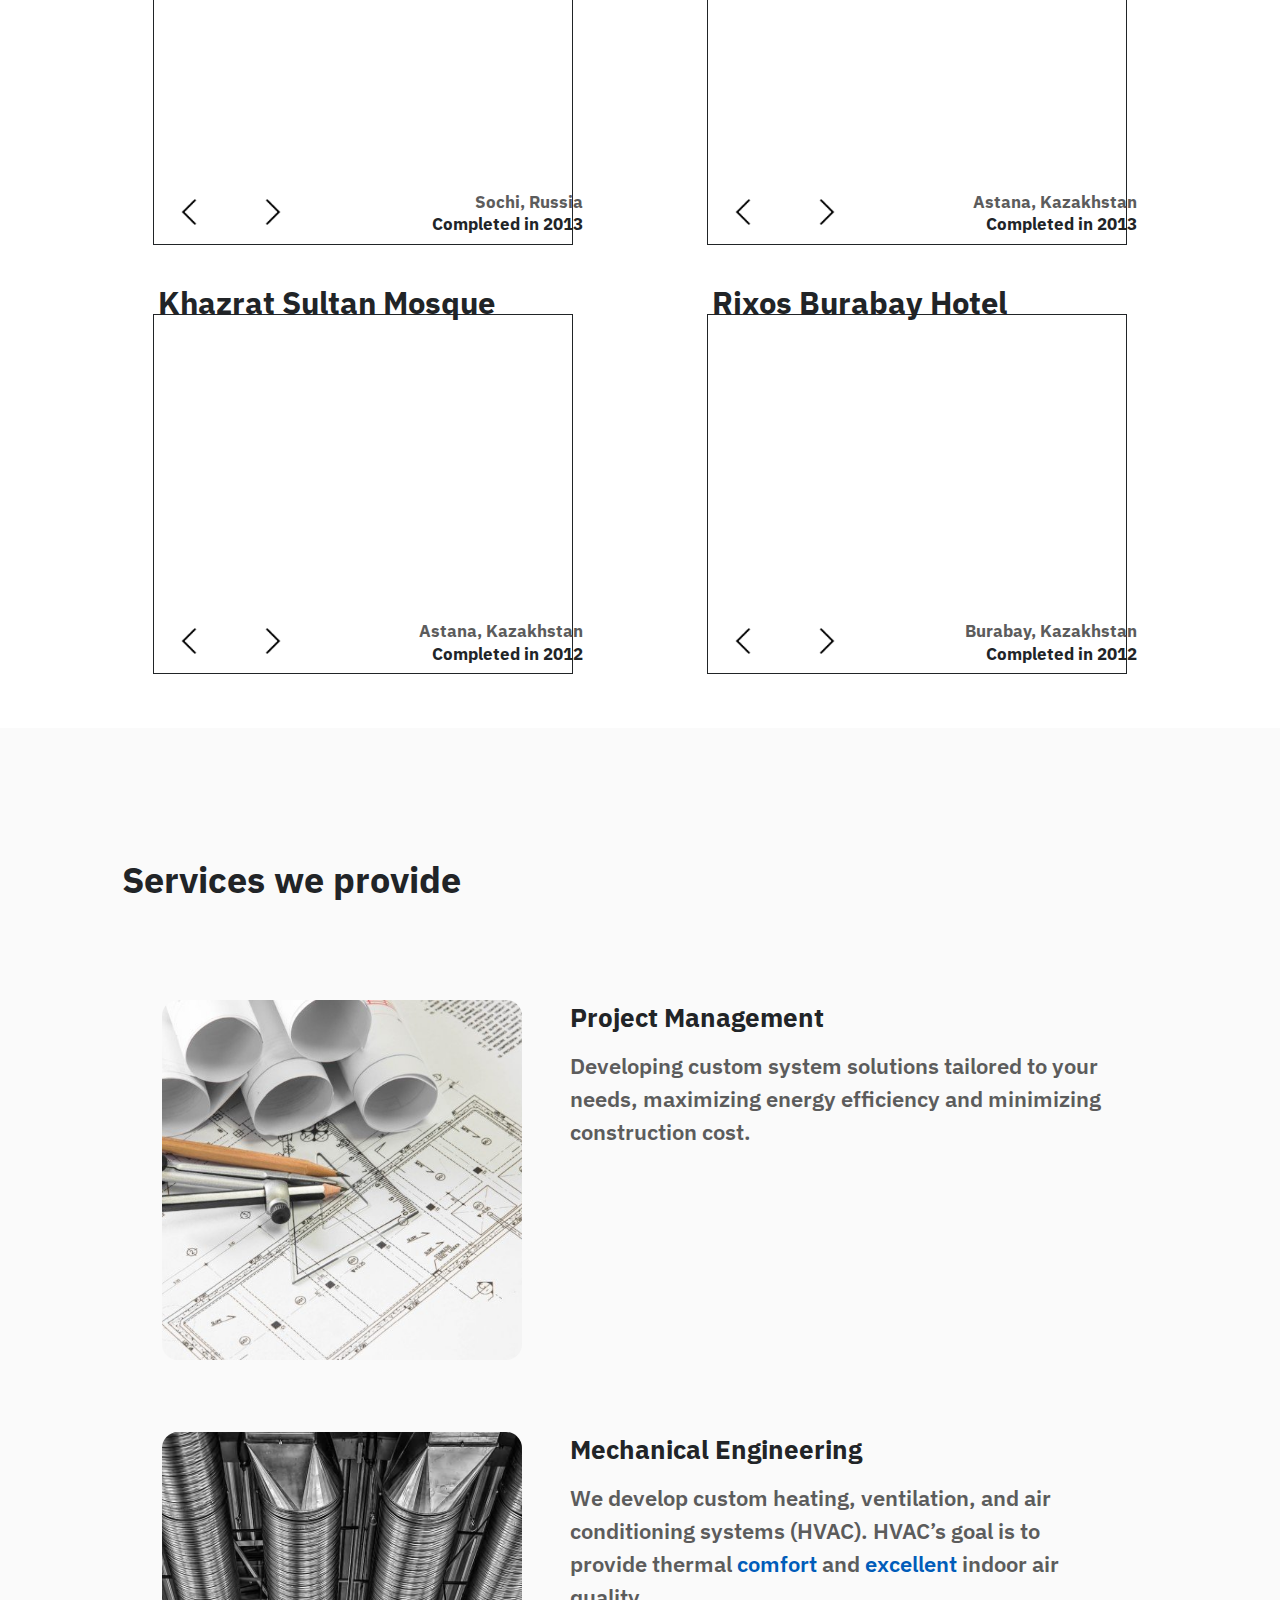
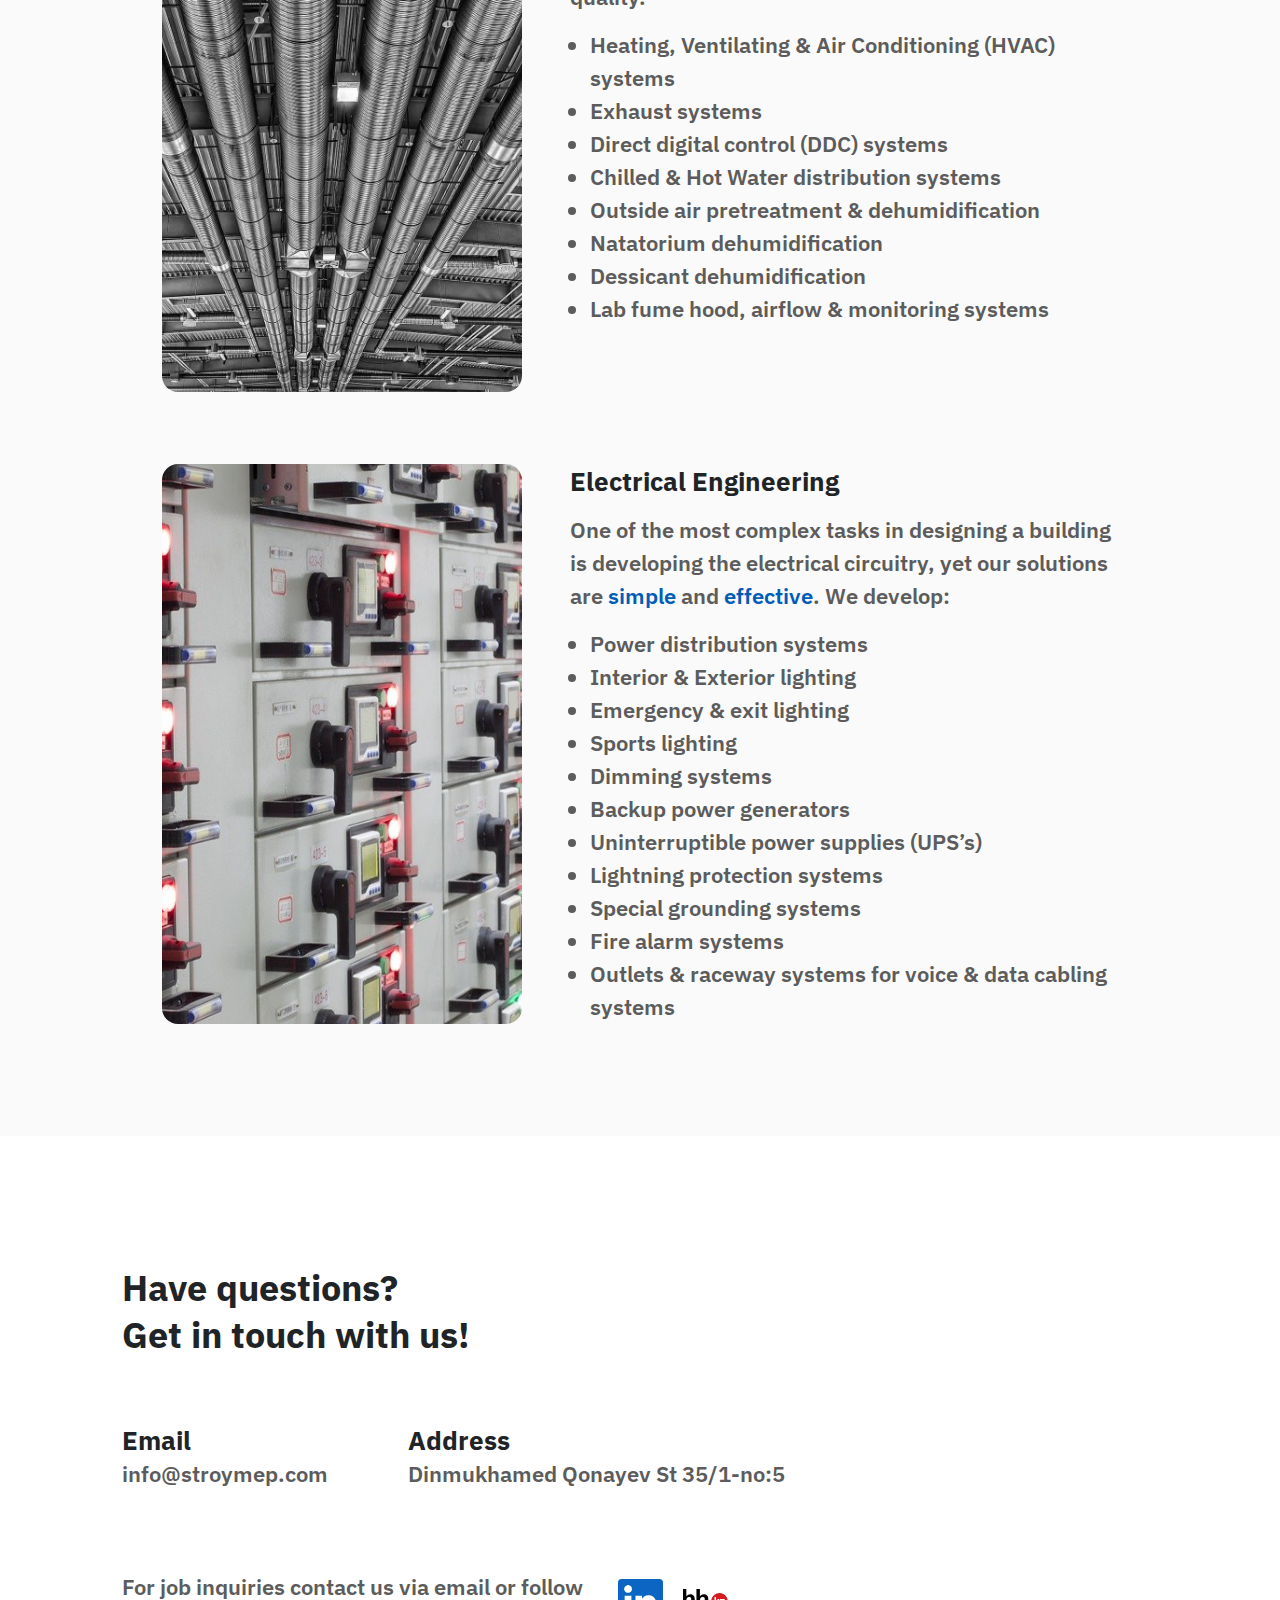
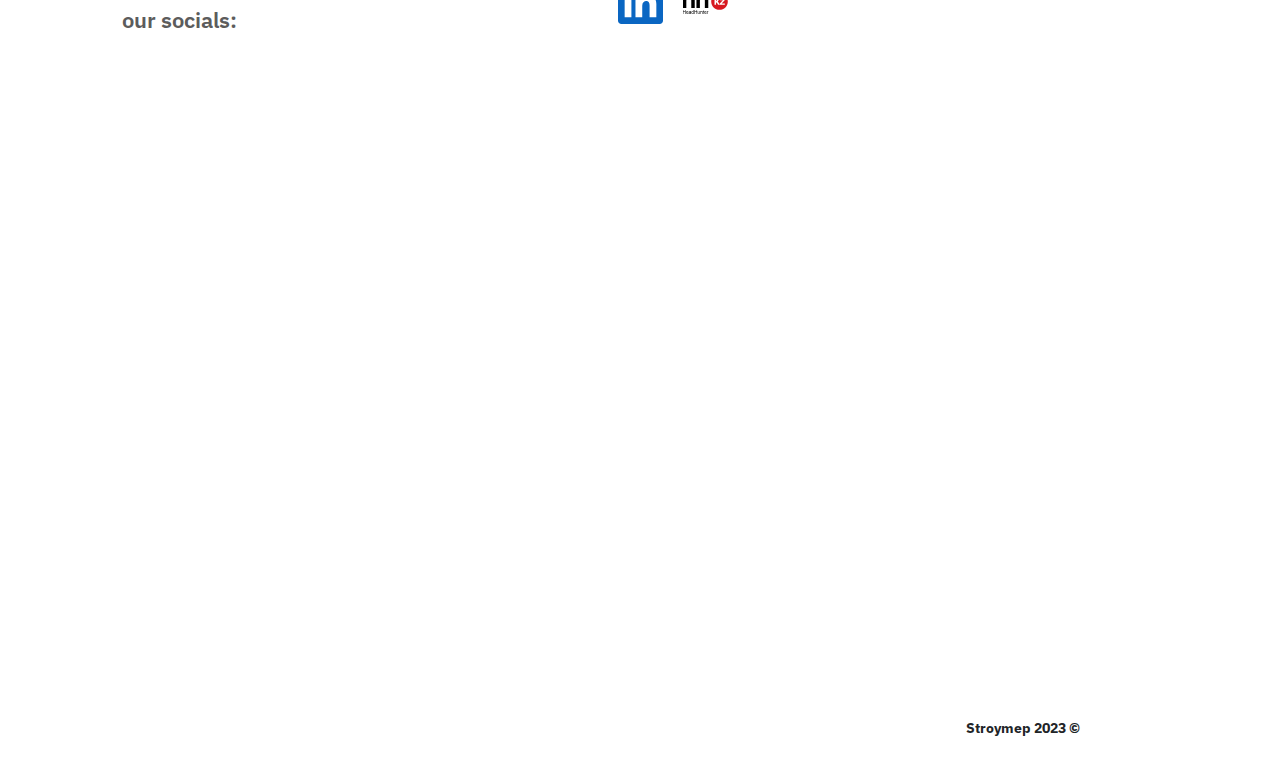
==== commit 6584b453: "Change Nur-Sultan to Astana." ====
--- a/index.html
+++ b/index.html
@@ -137,7 +137,7 @@
         <section id="about-values" class="col align-self-start">
           <section id="who-are-we">
             <h3>Who are we?</h3>
-            <p class="p-text">Based in <span class="highlight-blue">Nur-Sultan, Kazakhstan,</span> we are a leading engineering-focused company specialising in designing mechanical and electrical systems in buildings and industrial facilities. We provide complete, collaborative, end-to-end solutions in the entire MEP sector, infusing life into new buildings and sustaining it in others.
+            <p class="p-text">Based in <span class="highlight-blue">Astana, Kazakhstan,</span> we are a leading engineering-focused company specialising in designing mechanical and electrical systems in buildings and industrial facilities. We provide complete, collaborative, end-to-end solutions in the entire MEP sector, infusing life into new buildings and sustaining it in others.
             </p>
           </section>
 
@@ -221,23 +221,23 @@
               <div class="wrapper">
                 <div id="items" class="items">
                   <span class="slide"><img src="img/yda-nursultan2.jpg" loading="lazy" id="img-project"
-                      alt="Nur-Sultan City Hospital"></span>
+                      alt="Astana City Hospital"></span>
                   <span class="slide"><img src="img/yda-nursultan.jpg" loading="lazy" id="img-project"
-                      alt="Nur-Sultan City Hospital"></span>
+                      alt="Astana City Hospital"></span>
                   <span class="slide"><img src="img/yda-nursultan3.png" loading="lazy" id="img-project"
-                      alt="Nur-Sultan City Hospital"></span>
-                </div>
-              </div>
-            </div>
-          </div>
-          <div class="boxframe">
-          </div>
-          <div class="slider-controls">
-            <a id="prev" class="control prev"></a>
-            <a id="next" class="control next"></a>
-          </div>
-          <div class="sub-text">
-            <p class="subtitle">Nur-Sultan, Kazakhstan</p>
+                      alt="Astana City Hospital"></span>
+                </div>
+              </div>
+            </div>
+          </div>
+          <div class="boxframe">
+          </div>
+          <div class="slider-controls">
+            <a id="prev" class="control prev"></a>
+            <a id="next" class="control next"></a>
+          </div>
+          <div class="sub-text">
+            <p class="subtitle">Astana, Kazakhstan</p>
             <p class="status"><span style="color: #0000AD">New</span> - Ongoing project</p>
           </div>
         </div>
@@ -305,21 +305,21 @@
               <div class="wrapper">
                 <div id="items" class="items">
                   <span class="slide"><img src="img/mosque2.png" loading="lazy" id="img-project"
-                      alt="Mosque Nur-Sultan"></span>
+                      alt="Mosque Astana"></span>
                   <span class="slide"><img src="img/mosque3mirror.jpg" loading="lazy" id="img-project"
-                      alt="Mosque Nur-Sultan"></span>
-                </div>
-              </div>
-            </div>
-          </div>
-          <div class="boxframe">
-          </div>
-          <div class="slider-controls">
-            <a id="prev" class="control prev"></a>
-            <a id="next" class="control next"></a>
-          </div>
-          <div class="sub-text">
-            <p class="subtitle">Nur-Sultan, Kazakhstan</p>
+                      alt="Mosque Astana"></span>
+                </div>
+              </div>
+            </div>
+          </div>
+          <div class="boxframe">
+          </div>
+          <div class="slider-controls">
+            <a id="prev" class="control prev"></a>
+            <a id="next" class="control next"></a>
+          </div>
+          <div class="sub-text">
+            <p class="subtitle">Astana, Kazakhstan</p>
             <p class="status">Completed in 2021</p>
           </div>
         </div>
@@ -375,7 +375,7 @@
             <a id="next" class="control next"></a>
           </div>
           <div class="sub-text">
-            <p class="subtitle">Nur-Sultan, Kazakhstan</p>
+            <p class="subtitle">Astana, Kazakhstan</p>
             <p class="status">Completed in 2019</p>
           </div>
         </div>
@@ -403,7 +403,7 @@
             <a id="next" class="control next"></a>
           </div>
           <div class="sub-text">
-            <p class="subtitle">Nur-Sultan, Kazakhstan</p>
+            <p class="subtitle">Astana, Kazakhstan</p>
             <p class="status">Completed in 2017</p>
           </div>
         </div>
@@ -459,7 +459,7 @@
             <a id="next" class="control next"></a>
           </div>
           <div class="sub-text">
-            <p class="subtitle">Nur-Sultan, Kazakhstan</p>
+            <p class="subtitle">Astana, Kazakhstan</p>
             <p class="status">Completed in 2017</p>
           </div>
         </div>
@@ -487,7 +487,7 @@
             <a id="next" class="control next"></a>
           </div>
           <div class="sub-text">
-            <p class="subtitle">Nur-Sultan, Kazakhstan</p>
+            <p class="subtitle">Astana, Kazakhstan</p>
             <p class="status">Completed in 2013</p>
           </div>
         </div>
@@ -517,7 +517,7 @@
             <a id="next" class="control next"></a>
           </div>
           <div class="sub-text">
-            <p class="subtitle">Nur-Sultan, Kazakhstan</p>
+            <p class="subtitle">Astana, Kazakhstan</p>
             <p class="status">Completed in 2015</p>
           </div>
         </div>
@@ -543,7 +543,7 @@
             <a id="next" class="control next"></a>
           </div>
           <div class="sub-text">
-            <p class="subtitle">Nur-Sultan, Kazakhstan</p>
+            <p class="subtitle">Astana, Kazakhstan</p>
             <p class="status">Completed in 2017</p>
           </div>
         </div>
@@ -571,7 +571,7 @@
             <a id="next" class="control next"></a>
           </div>
           <div class="sub-text">
-            <p class="subtitle">Nur-Sultan, Kazakhstan</p>
+            <p class="subtitle">Astana, Kazakhstan</p>
             <p class="status">Completed in 2016</p>
           </div>
         </div>
@@ -768,7 +768,7 @@
             <a id="next" class="control next"></a>
           </div>
           <div class="sub-text">
-            <p class="subtitle">Nur-Sultan, Kazakhstan</p>
+            <p class="subtitle">Astana, Kazakhstan</p>
             <p class="status">Completed in 2013</p>
           </div>
         </div>
@@ -794,7 +794,7 @@
             <a id="next" class="control next"></a>
           </div>
           <div class="sub-text">
-            <p class="subtitle">Nur-Sultan, Kazakhstan</p>
+            <p class="subtitle">Astana, Kazakhstan</p>
             <p class="status">Completed in 2012</p>
           </div>
         </div>
@@ -924,7 +924,7 @@
       </div>
 
       <div id="map">
-        <iframe src="https://www.google.com/maps/embed?pb=!1m18!1m12!1m3!1d885.2353545251219!2d71.43796567545355!3d51.130160104717824!2m3!1f0!2f0!3f0!3m2!1i1024!2i768!4f13.1!3m3!1m2!1s0x4245841d53cfc033%3A0x8f5cb6be819b520f!2sDinmukhamed%20Qonayev%20St%2035%2F1%2C%20Nur-Sultan%20020000%2C%20Kazakhstan!5e0!3m2!1sen!2str!4v1634063065868!5m2!1sen!2str" width="1100" height="600" style="border:16px;" allowfullscreen="" loading="lazy"></iframe>
+        <iframe src="https://www.google.com/maps/embed?pb=!1m18!1m12!1m3!1d885.2353545251219!2d71.43796567545355!3d51.130160104717824!2m3!1f0!2f0!3f0!3m2!1i1024!2i768!4f13.1!3m3!1m2!1s0x4245841d53cfc033%3A0x8f5cb6be819b520f!2sDinmukhamed%20Qonayev%20St%2035%2F1%2C%20Astana%20020000%2C%20Kazakhstan!5e0!3m2!1sen!2str!4v1634063065868!5m2!1sen!2str" width="1100" height="600" style="border:16px;" allowfullscreen="" loading="lazy"></iframe>
       </div>
       
     </section>
@@ -932,7 +932,7 @@
     <footer>
       <div class="footer-container">
         <div class="footer-company-name">
-          <h2 class="footer-company-name-h2">Stroymep 2021 ©</h2>
+          <h2 class="footer-company-name-h2">Stroymep 2023 ©</h2>
         </div>
       </div>
     </footer>
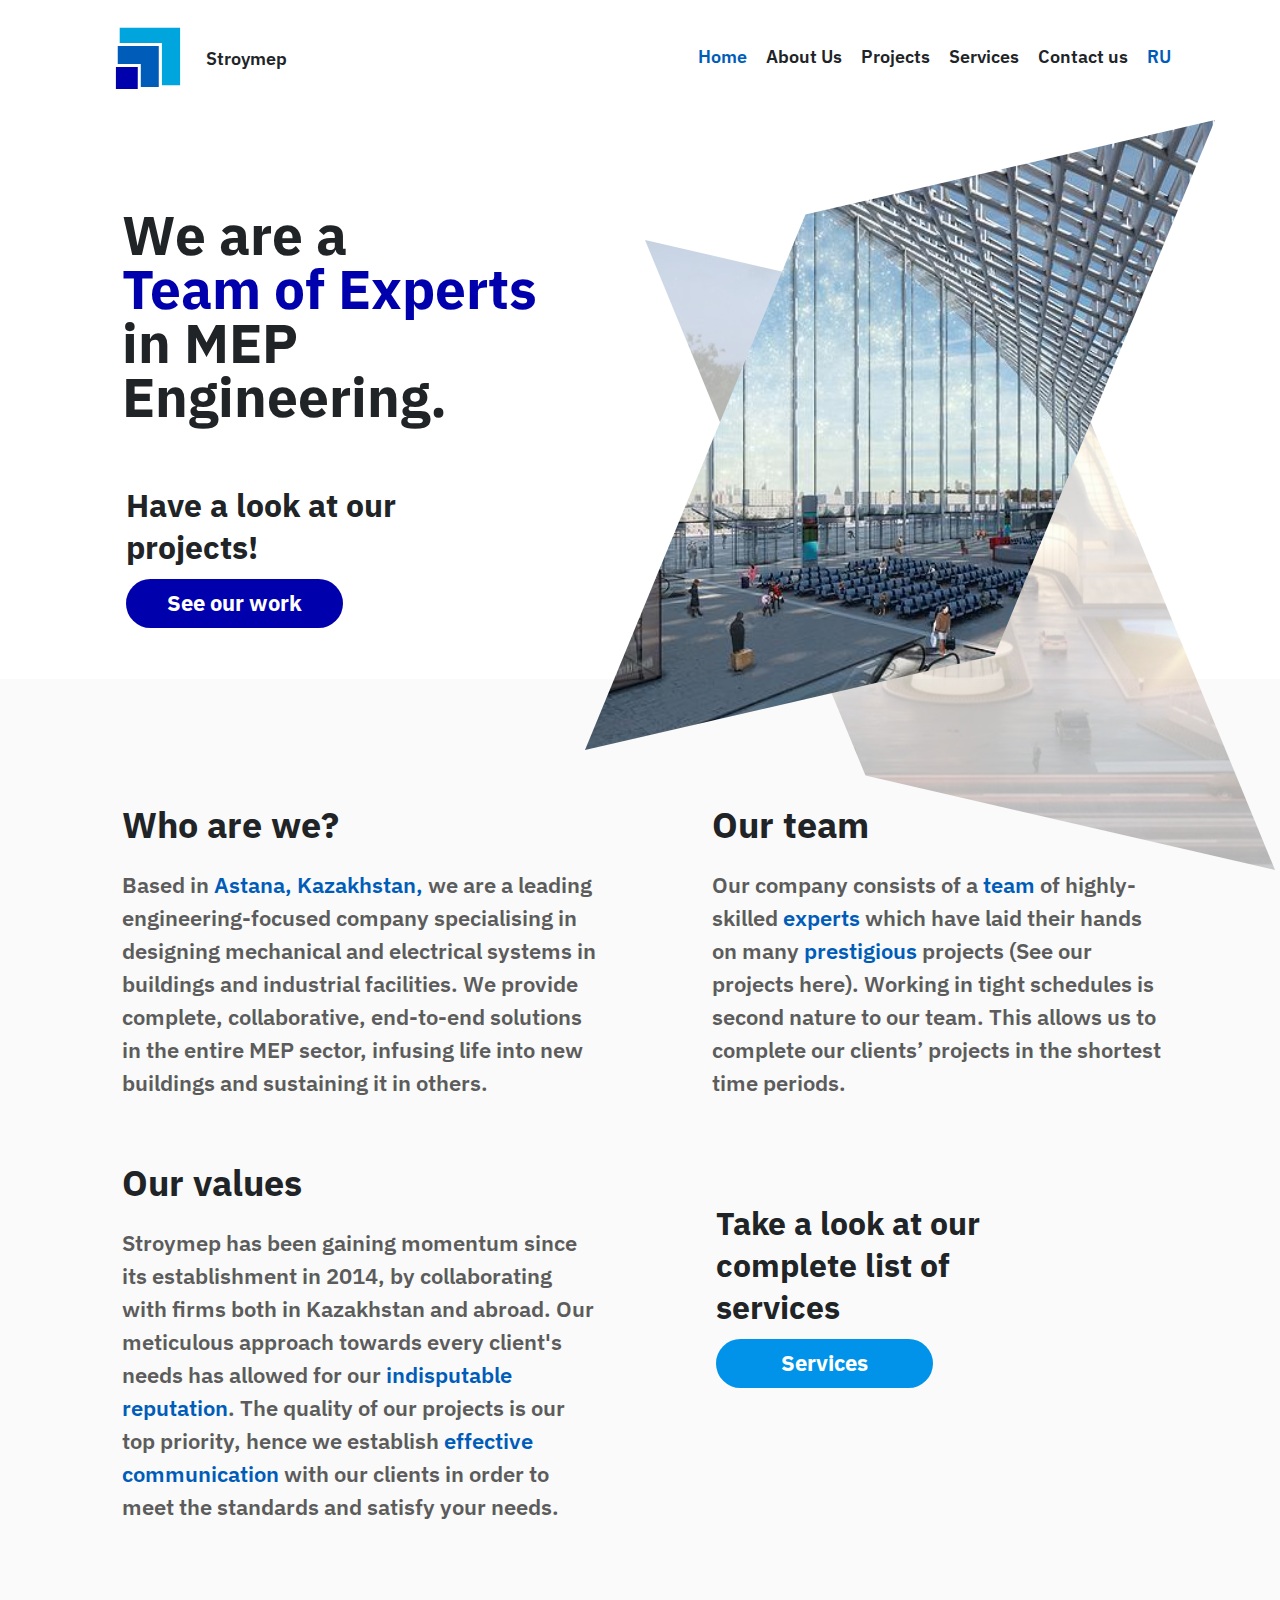
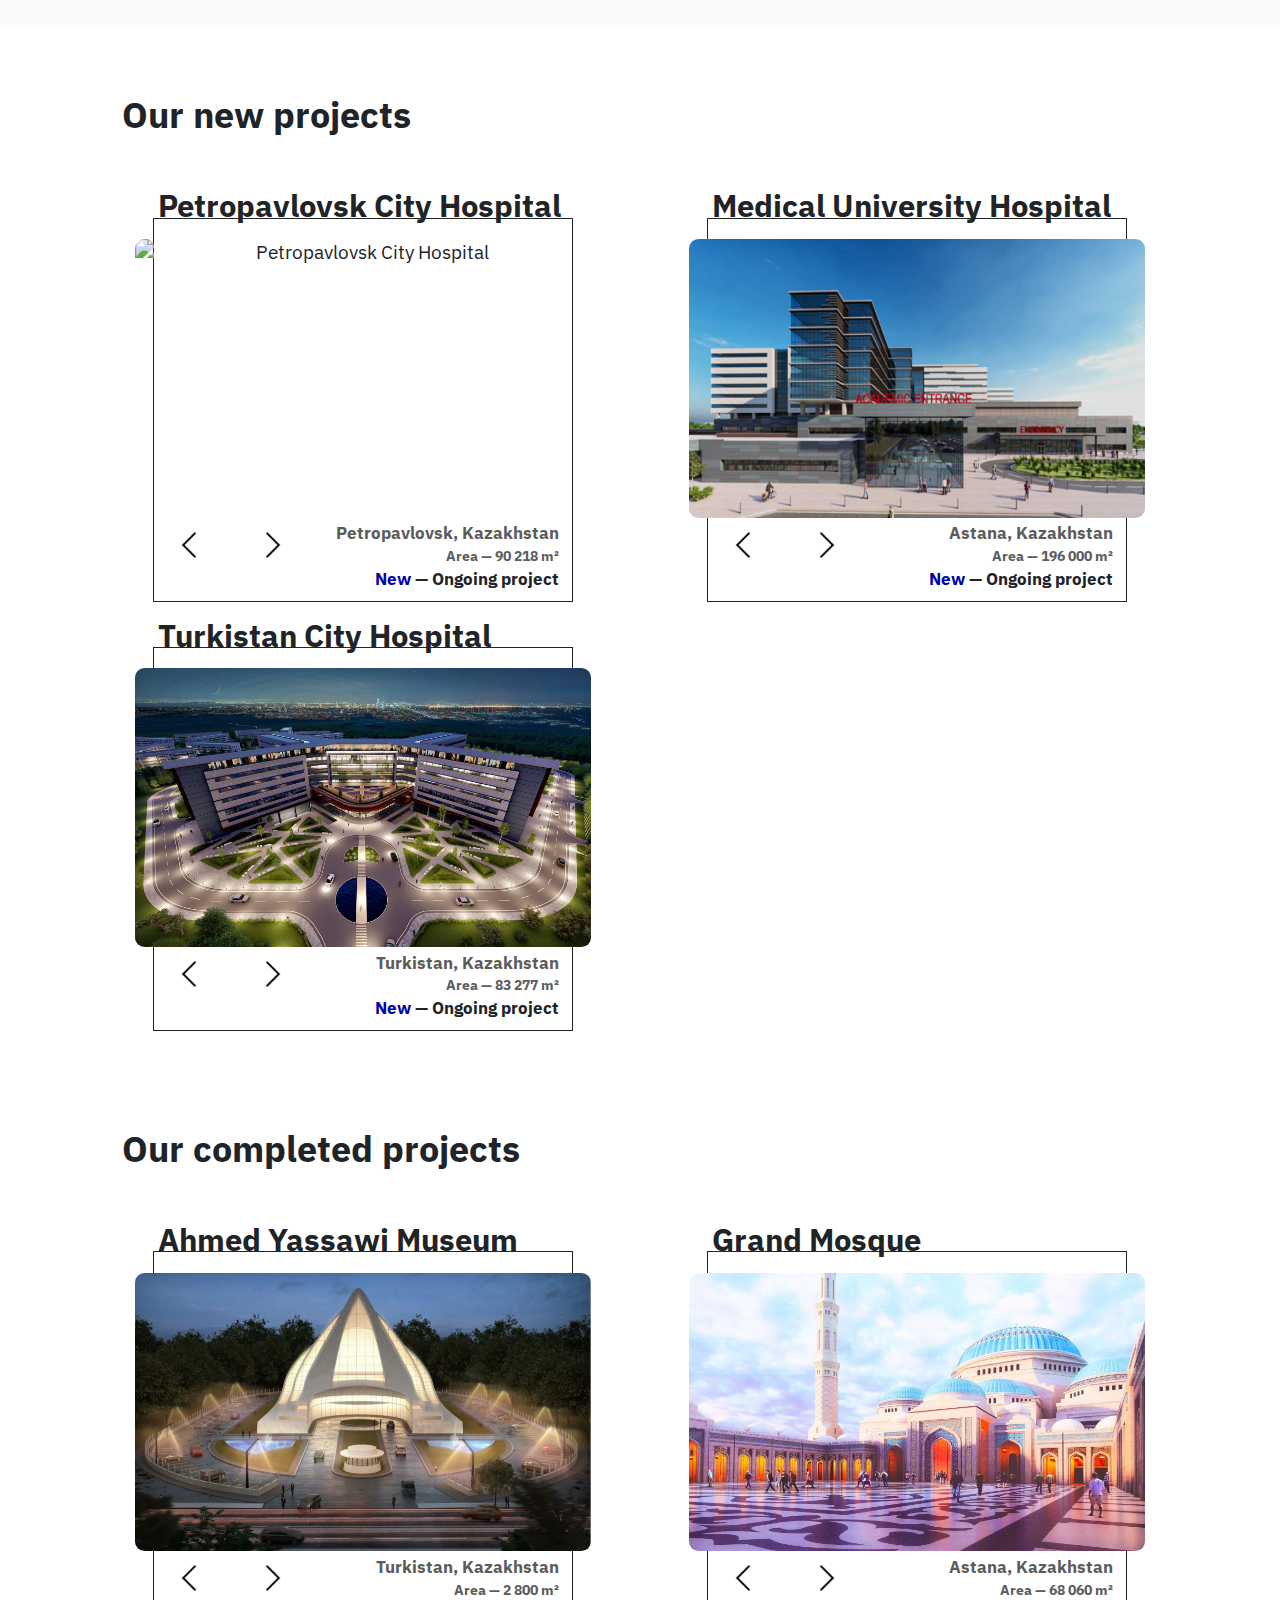
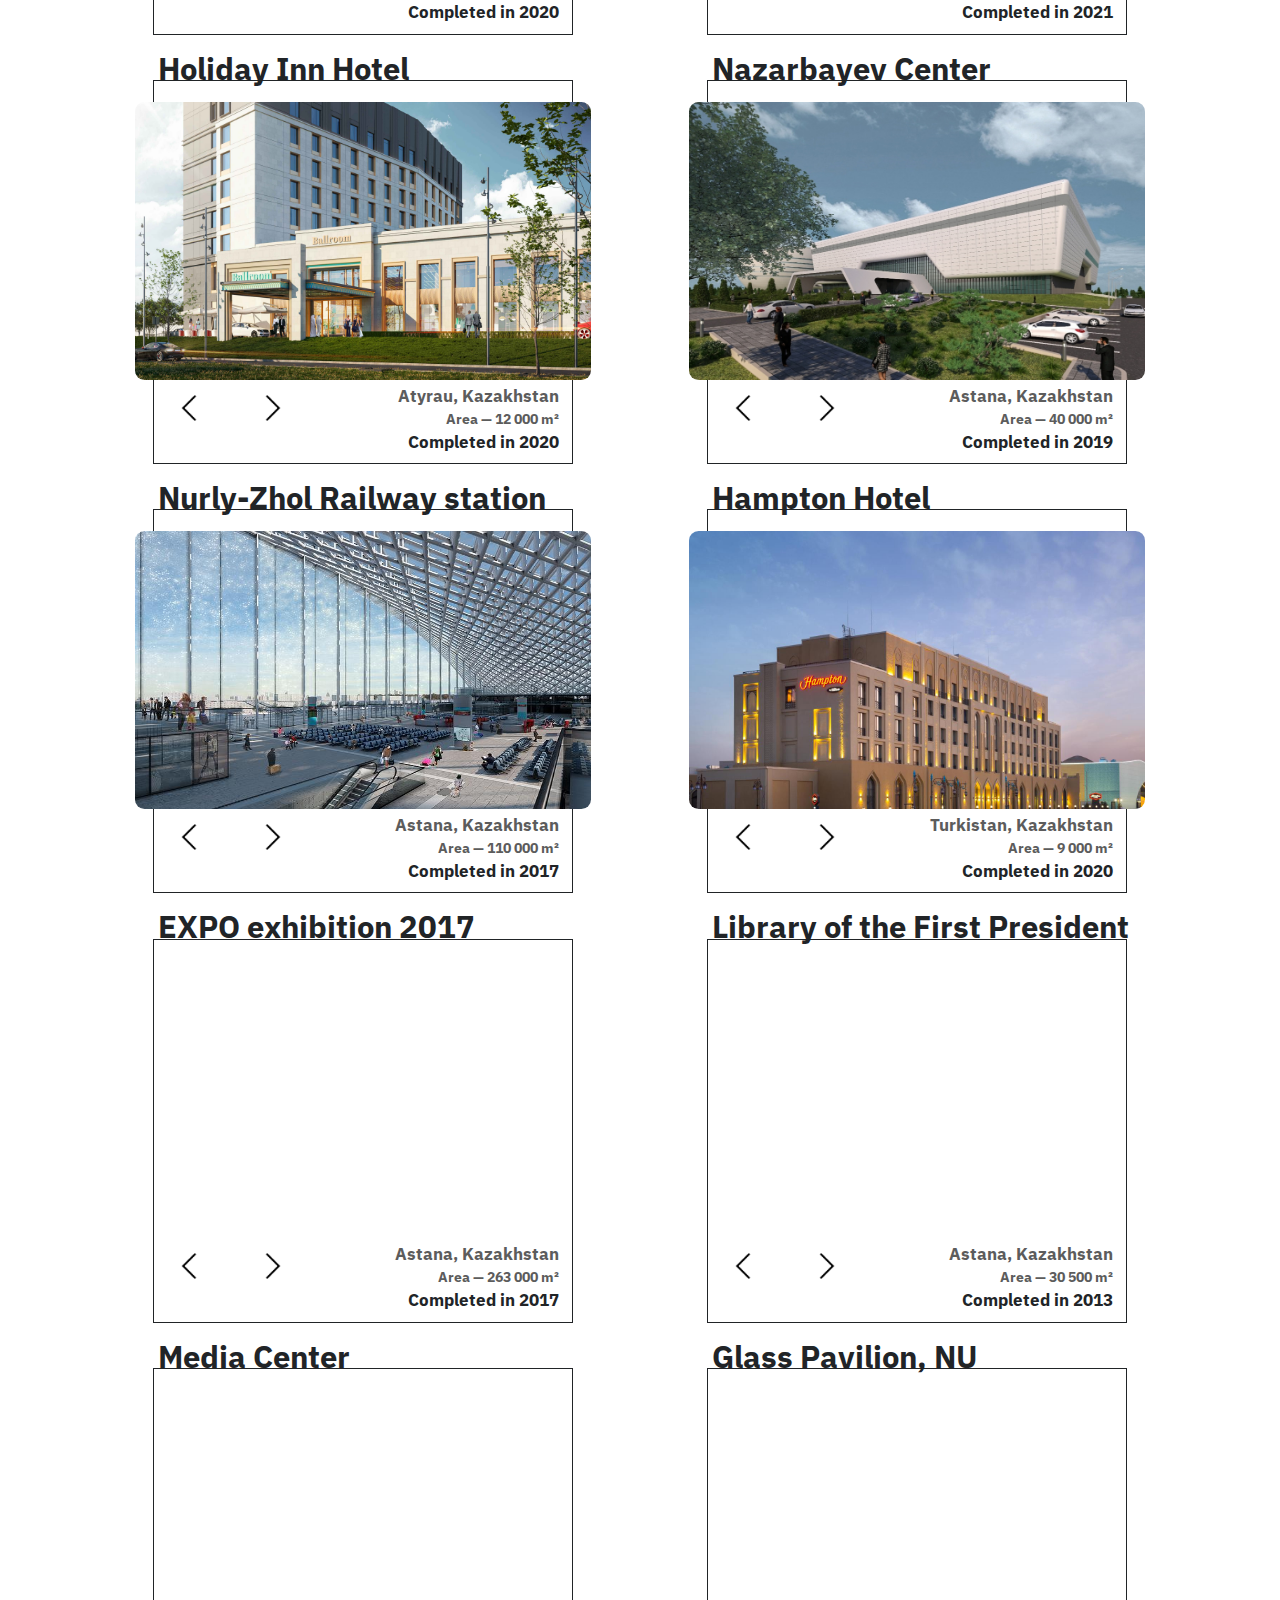
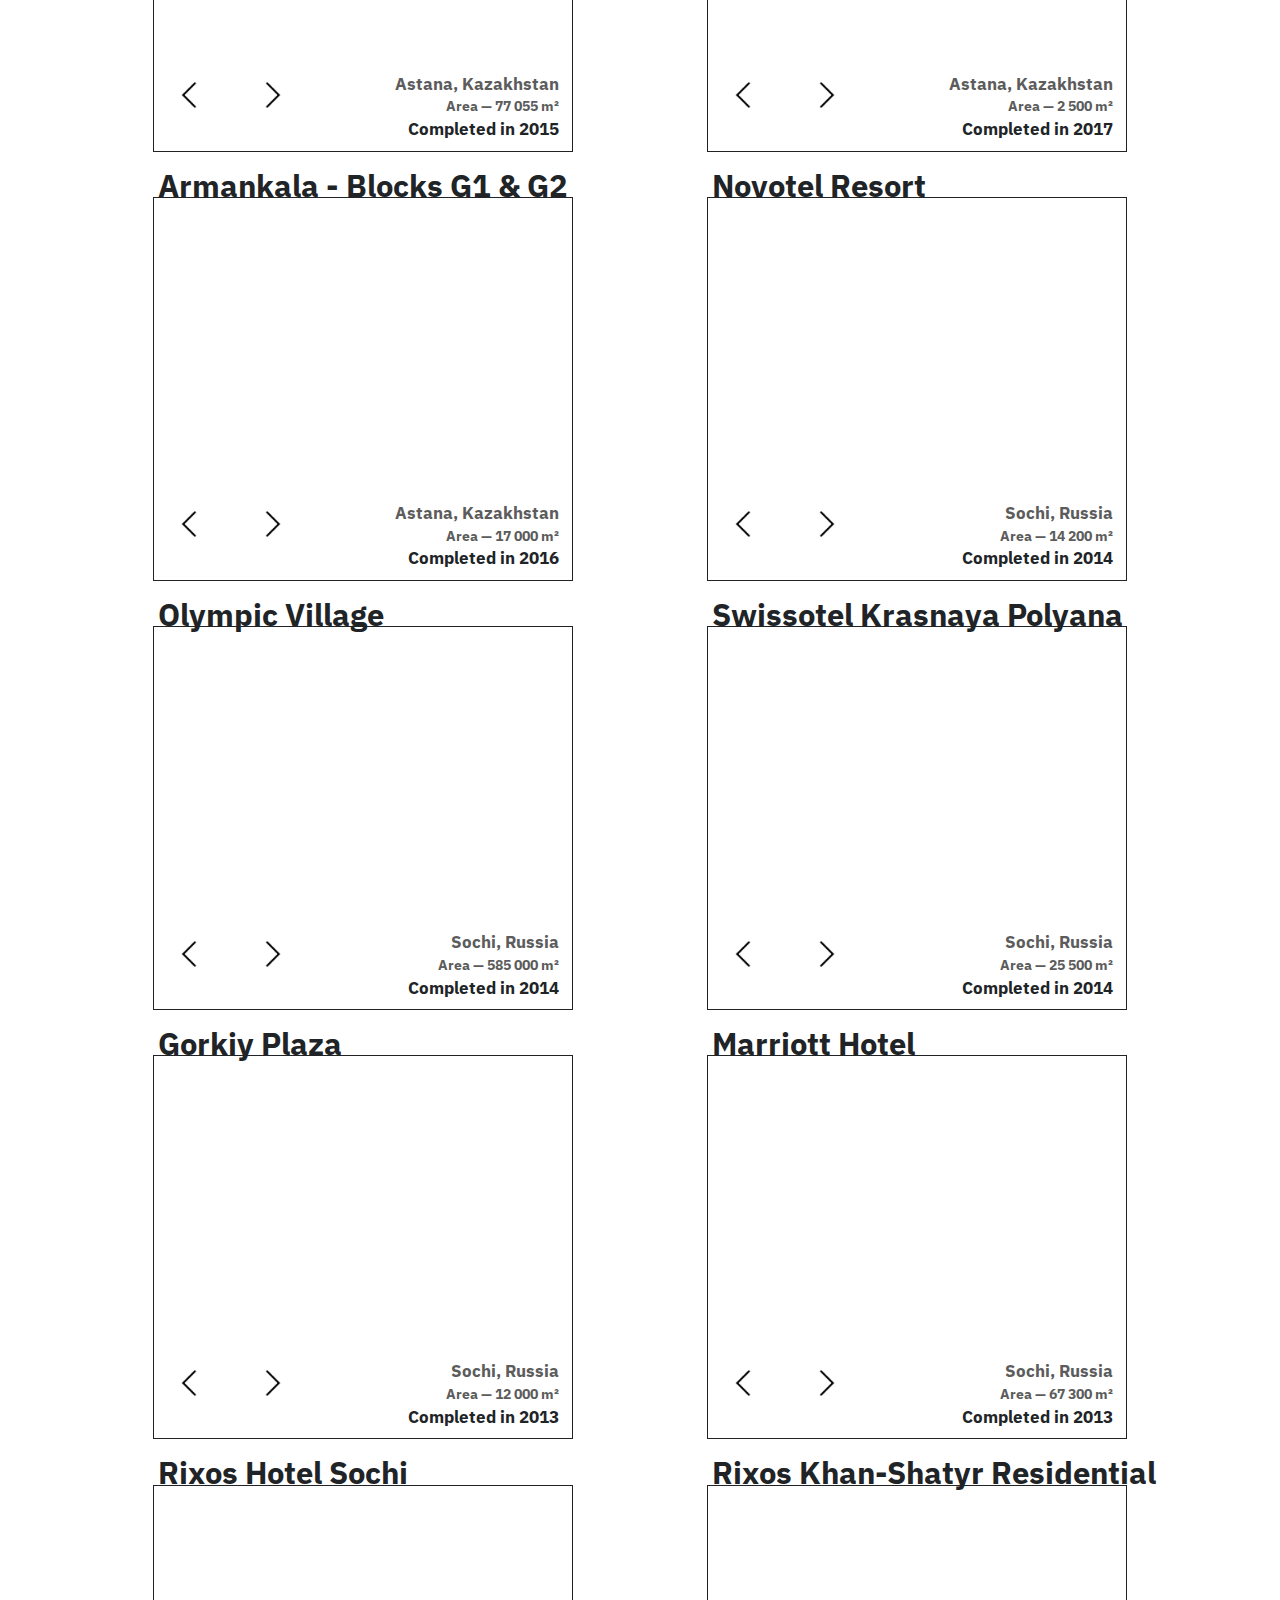
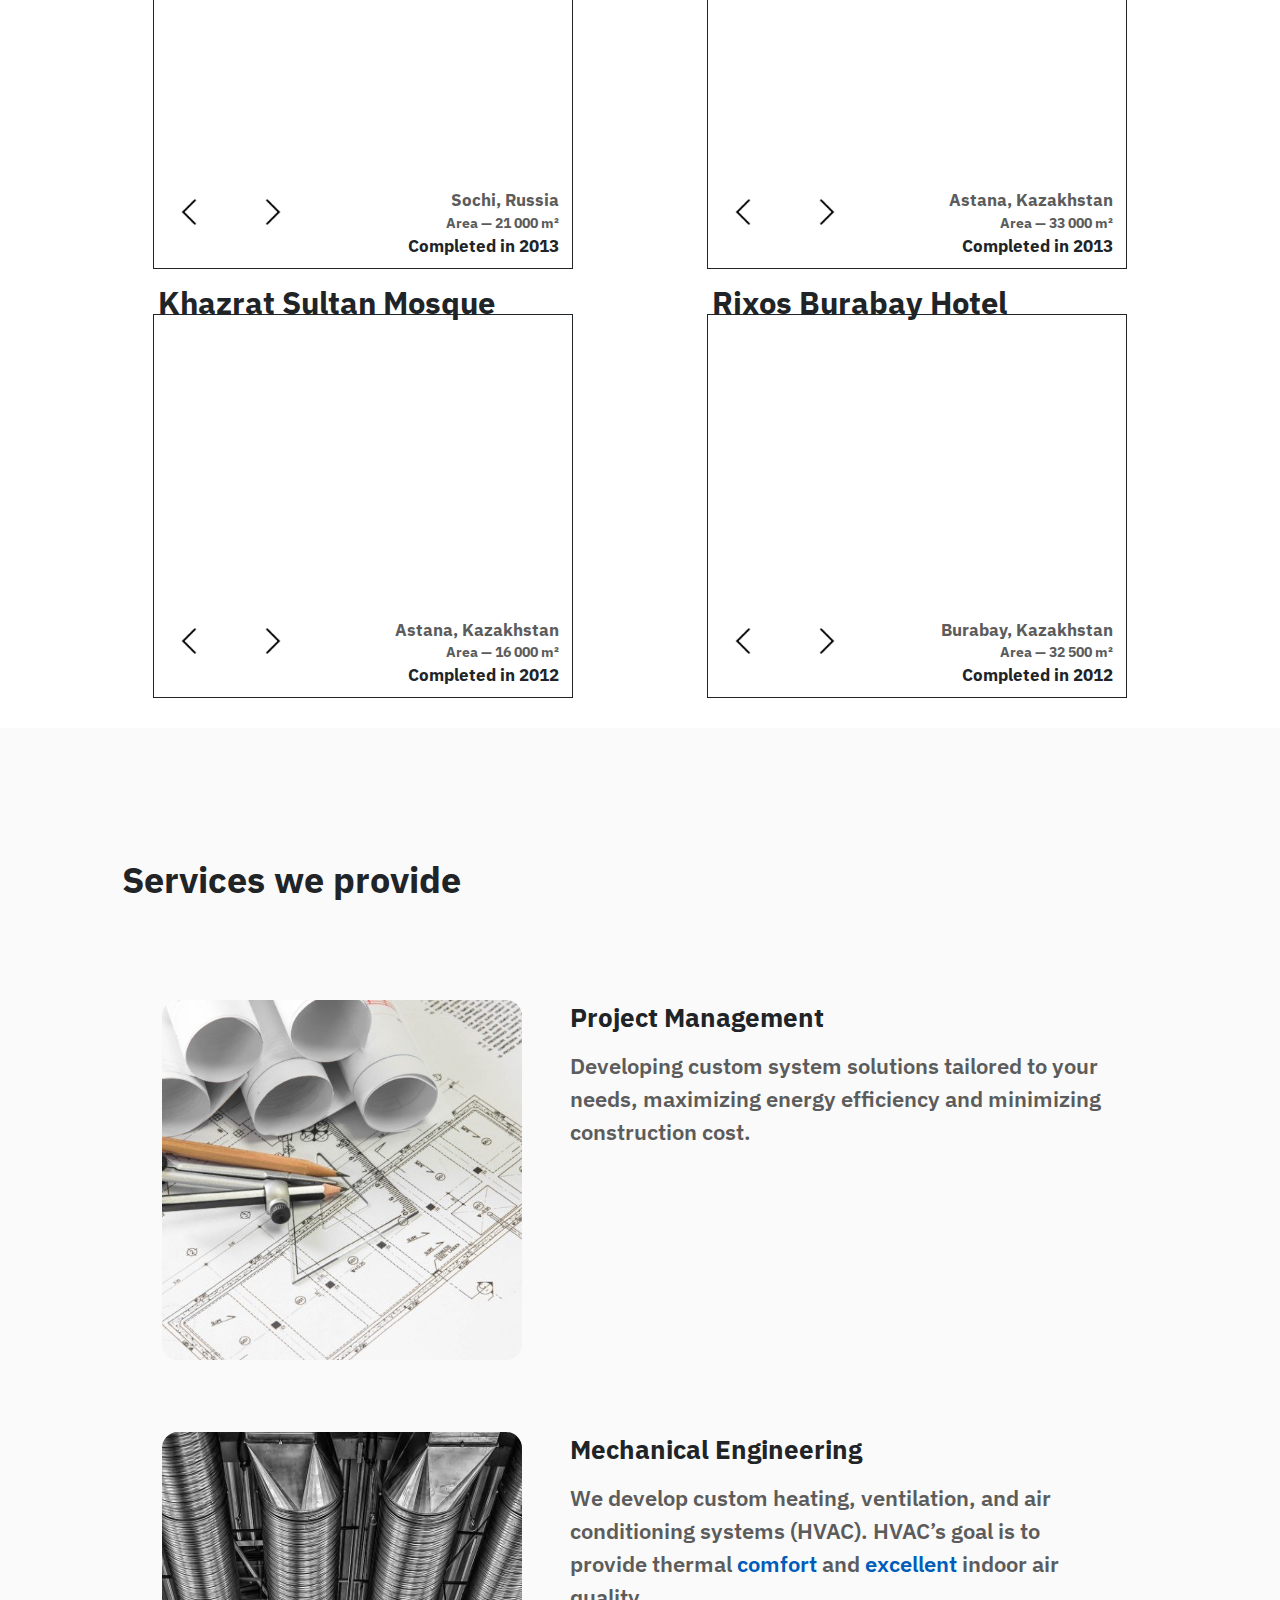
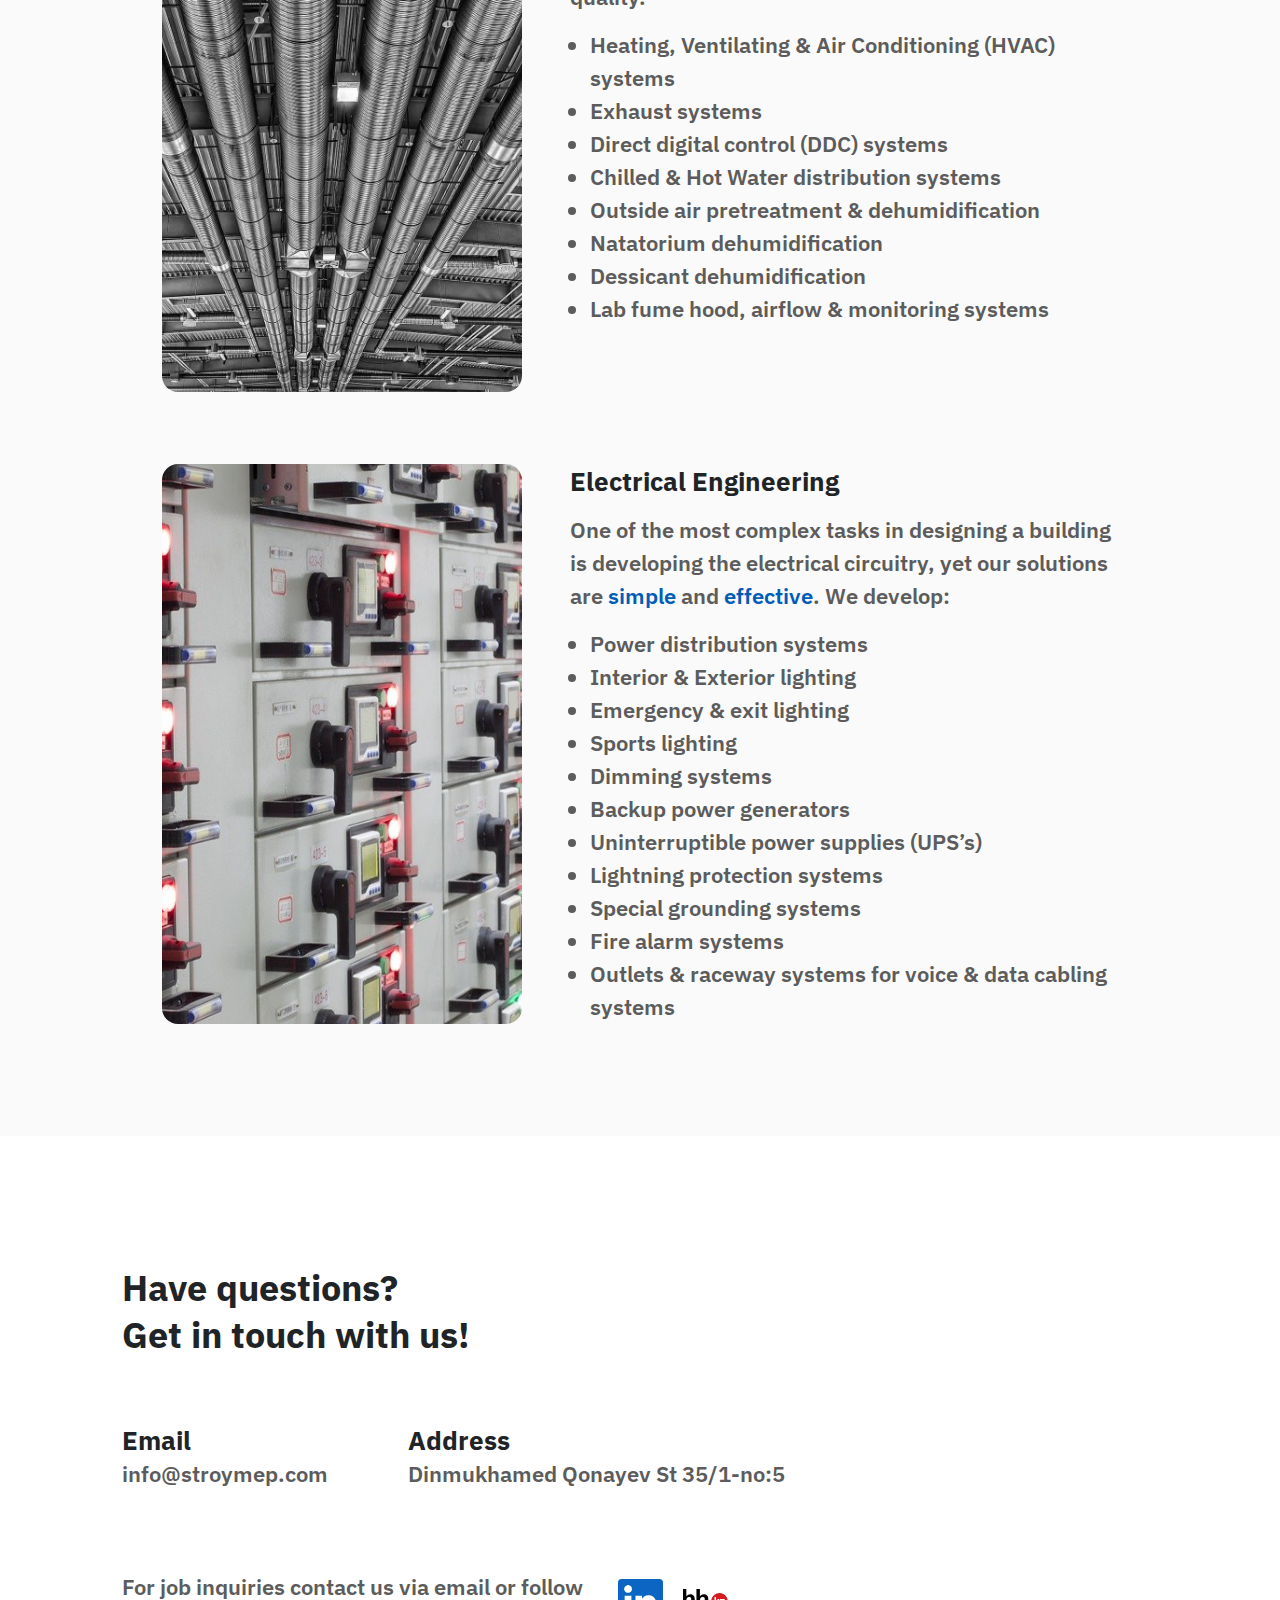
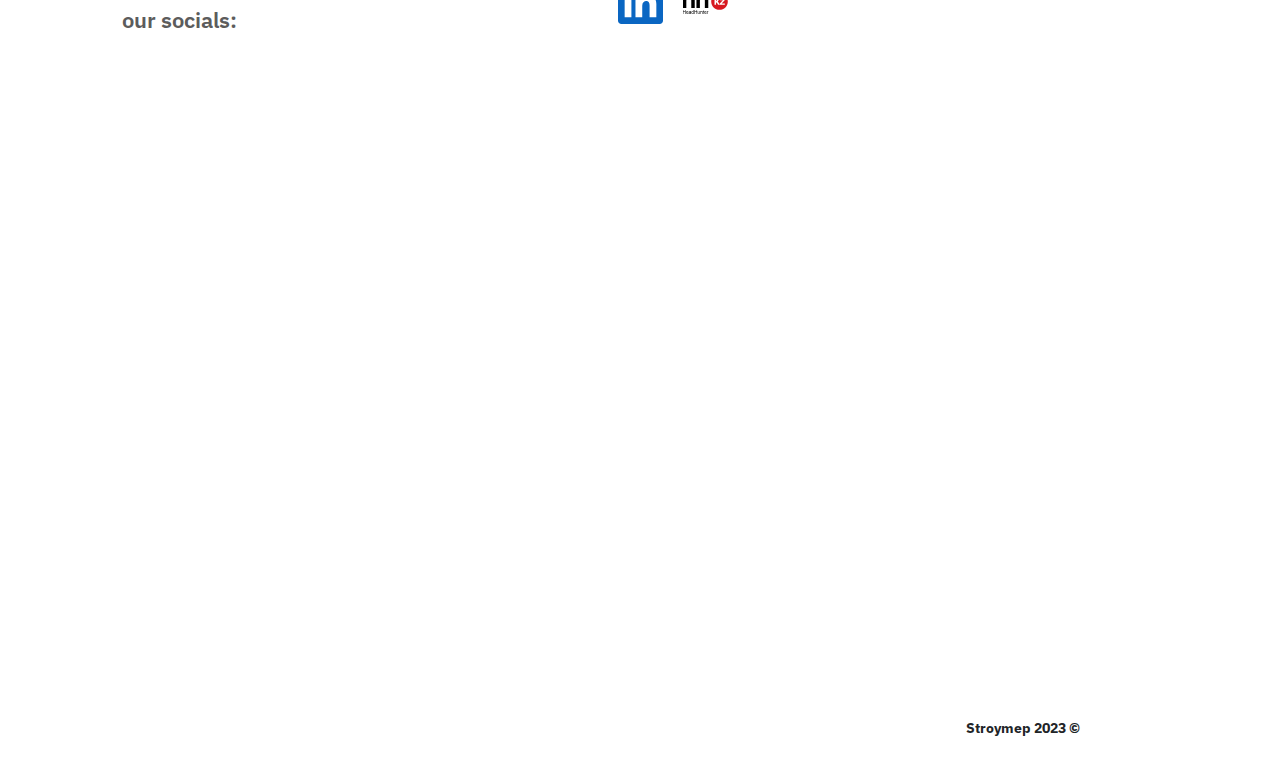
==== commit 60e9fdef: "Added areas." ====
--- a/index.html
+++ b/index.html
@@ -209,7 +209,8 @@
           </div>
           <div class="sub-text">
             <p class="subtitle">Petropavlovsk, Kazakhstan</p>
-            <p class="status"> <span style="color: #0000AD">New</span> - Ongoing project</p>
+            <p class="area">Area — 90 218 m²</p>
+            <p class="status"><span style="color: #0000AD">New</span> — Ongoing project</p>
           </div>
         </div>
 
@@ -238,7 +239,8 @@
           </div>
           <div class="sub-text">
             <p class="subtitle">Astana, Kazakhstan</p>
-            <p class="status"><span style="color: #0000AD">New</span> - Ongoing project</p>
+            <p class="area">Area — 196 000 m²</p>
+            <p class="status"><span style="color: #0000AD">New</span> — Ongoing project</p>
           </div>
         </div>
 
@@ -265,7 +267,8 @@
           </div>
           <div class="sub-text">
             <p class="subtitle">Turkistan, Kazakhstan</p>
-            <p class="status"> <span style="color: #0000AD">New</span> - Ongoing project</p>
+            <p class="area">Area — 83 277 m²</p>
+            <p class="status"> <span style="color: #0000AD">New</span> — Ongoing project</p>
           </div>
         </div>
       </section>
@@ -294,6 +297,7 @@
           </div>
           <div class="sub-text">
             <p class="subtitle">Turkistan, Kazakhstan</p>
+            <p class="area">Area — 2 800 m²</p>
             <p class="status">Completed in 2020</p>
           </div>
         </div>
@@ -320,6 +324,7 @@
           </div>
           <div class="sub-text">
             <p class="subtitle">Astana, Kazakhstan</p>
+            <p class="area">Area — 68 060 m²</p>
             <p class="status">Completed in 2021</p>
           </div>
         </div>
@@ -348,6 +353,7 @@
           </div>
           <div class="sub-text">
             <p class="subtitle">Atyrau, Kazakhstan</p>
+            <p class="area">Area — 12 000 m²</p>
             <p class="status">Completed in 2020</p>
           </div>
         </div>
@@ -376,6 +382,7 @@
           </div>
           <div class="sub-text">
             <p class="subtitle">Astana, Kazakhstan</p>
+            <p class="area">Area — 40 000 m²</p>
             <p class="status">Completed in 2019</p>
           </div>
         </div>
@@ -404,6 +411,7 @@
           </div>
           <div class="sub-text">
             <p class="subtitle">Astana, Kazakhstan</p>
+            <p class="area">Area — 110 000 m²</p>
             <p class="status">Completed in 2017</p>
           </div>
         </div>
@@ -432,12 +440,13 @@
           </div>
           <div class="sub-text">
             <p class="subtitle">Turkistan, Kazakhstan</p>
+            <p class="area">Area — 9 000 m²</p>
             <p class="status">Completed in 2020</p>
           </div>
         </div>
 
         <div class="card">
-          <h2 id="project-name">Expo exhibition in 2017</h2>
+          <h2 id="project-name">EXPO exhibition 2017</h2>
           <div class="project-image">
             <div id="slider" class="slider">
               <div class="wrapper">
@@ -460,6 +469,7 @@
           </div>
           <div class="sub-text">
             <p class="subtitle">Astana, Kazakhstan</p>
+            <p class="area">Area — 263 000 m²</p>
             <p class="status">Completed in 2017</p>
           </div>
         </div>
@@ -488,6 +498,7 @@
           </div>
           <div class="sub-text">
             <p class="subtitle">Astana, Kazakhstan</p>
+            <p class="area">Area — 30 500 m²</p>
             <p class="status">Completed in 2013</p>
           </div>
         </div>
@@ -517,7 +528,8 @@
             <a id="next" class="control next"></a>
           </div>
           <div class="sub-text">
-            <p class="subtitle">Astana, Kazakhstan</p>
+            <p class="subtitle">Astana, Kazakhstan</p> 
+            <p class="area">Area — 77 055 m²</p>
             <p class="status">Completed in 2015</p>
           </div>
         </div>
@@ -544,6 +556,7 @@
           </div>
           <div class="sub-text">
             <p class="subtitle">Astana, Kazakhstan</p>
+            <p class="area">Area — 2 500 m²</p>
             <p class="status">Completed in 2017</p>
           </div>
         </div>
@@ -572,6 +585,7 @@
           </div>
           <div class="sub-text">
             <p class="subtitle">Astana, Kazakhstan</p>
+            <p class="area">Area — 17 000 m²</p>
             <p class="status">Completed in 2016</p>
           </div>
         </div>
@@ -601,6 +615,7 @@
           </div>
           <div class="sub-text">
             <p class="subtitle">Sochi, Russia</p>
+            <p class="area">Area — 14 200 m²</p>
             <p class="status">Completed in 2014</p>
           </div>
         </div>
@@ -627,6 +642,7 @@
           </div>
           <div class="sub-text">
             <p class="subtitle">Sochi, Russia</p>
+            <p class="area">Area — 585 000 m²</p>
             <p class="status">Completed in 2014</p>
           </div>
         </div>
@@ -655,6 +671,7 @@
           </div>
           <div class="sub-text">
             <p class="subtitle">Sochi, Russia</p>
+            <p class="area">Area — 25 500 m²</p>
             <p class="status">Completed in 2014</p>
           </div>
         </div>
@@ -683,6 +700,7 @@
           </div>
           <div class="sub-text">
             <p class="subtitle">Sochi, Russia</p>
+            <p class="area">Area — 12 000 m²</p>
             <p class="status">Completed in 2013</p>
           </div>
         </div>
@@ -711,6 +729,7 @@
           </div>
           <div class="sub-text">
             <p class="subtitle">Sochi, Russia</p>
+            <p class="area">Area — 67 300 m²</p>
             <p class="status">Completed in 2013</p>
           </div>
         </div>
@@ -739,6 +758,7 @@
           </div>
           <div class="sub-text">
             <p class="subtitle">Sochi, Russia</p>
+            <p class="area">Area — 21 000 m²</p>
             <p class="status">Completed in 2013</p>
           </div>
         </div>
@@ -769,6 +789,7 @@
           </div>
           <div class="sub-text">
             <p class="subtitle">Astana, Kazakhstan</p>
+            <p class="area">Area — 33 000 m²</p>
             <p class="status">Completed in 2013</p>
           </div>
         </div>
@@ -795,6 +816,7 @@
           </div>
           <div class="sub-text">
             <p class="subtitle">Astana, Kazakhstan</p>
+            <p class="area">Area — 16 000 m²</p>
             <p class="status">Completed in 2012</p>
           </div>
         </div>
@@ -823,6 +845,7 @@
           </div>
           <div class="sub-text">
             <p class="subtitle">Burabay, Kazakhstan</p>
+            <p class="area">Area — 32 500 m²</p>
             <p class="status">Completed in 2012</p>
           </div>
         </div>
--- a/css/projects.css
+++ b/css/projects.css
@@ -36,7 +36,7 @@
     border: 1px solid #212427;
     z-index: 0;
     width: 350px;
-    height: 300px;
+    height: 320px;
     margin: 36px auto;
 
 }
@@ -71,8 +71,8 @@
 .sub-text{
     position: absolute;
     justify-content: end;
-    bottom: 22px;
-    right: 42px;
+    bottom: 4px;
+    right: 62px;
 }
 
 .status {
@@ -82,6 +82,15 @@
     font-size: 14px;
     line-height: 19px;
     color: #212427;
+}
+
+.area {
+  text-align: end;
+  font-style: normal;
+  font-weight: bold;
+  font-size: 12px;
+  line-height: 19px;
+  color: #5C5C5C;
 }
 
 .subtitle {
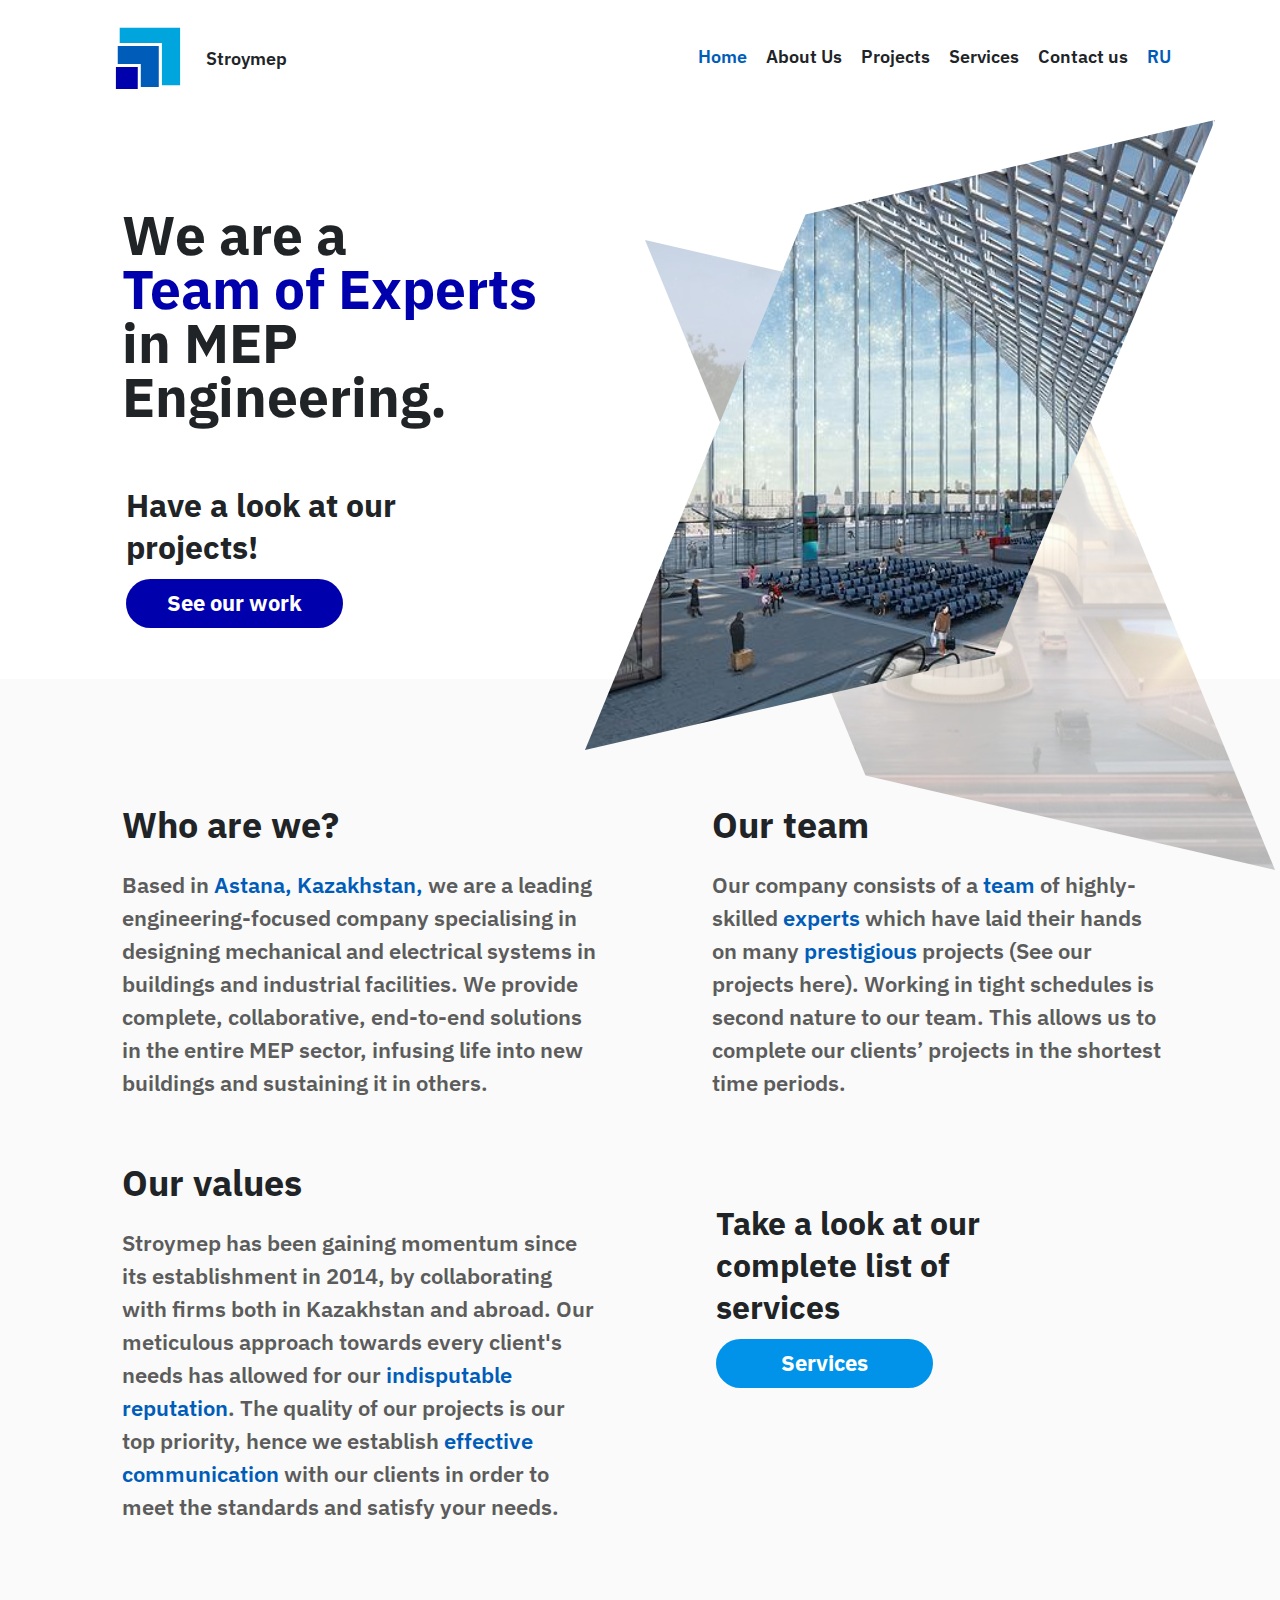
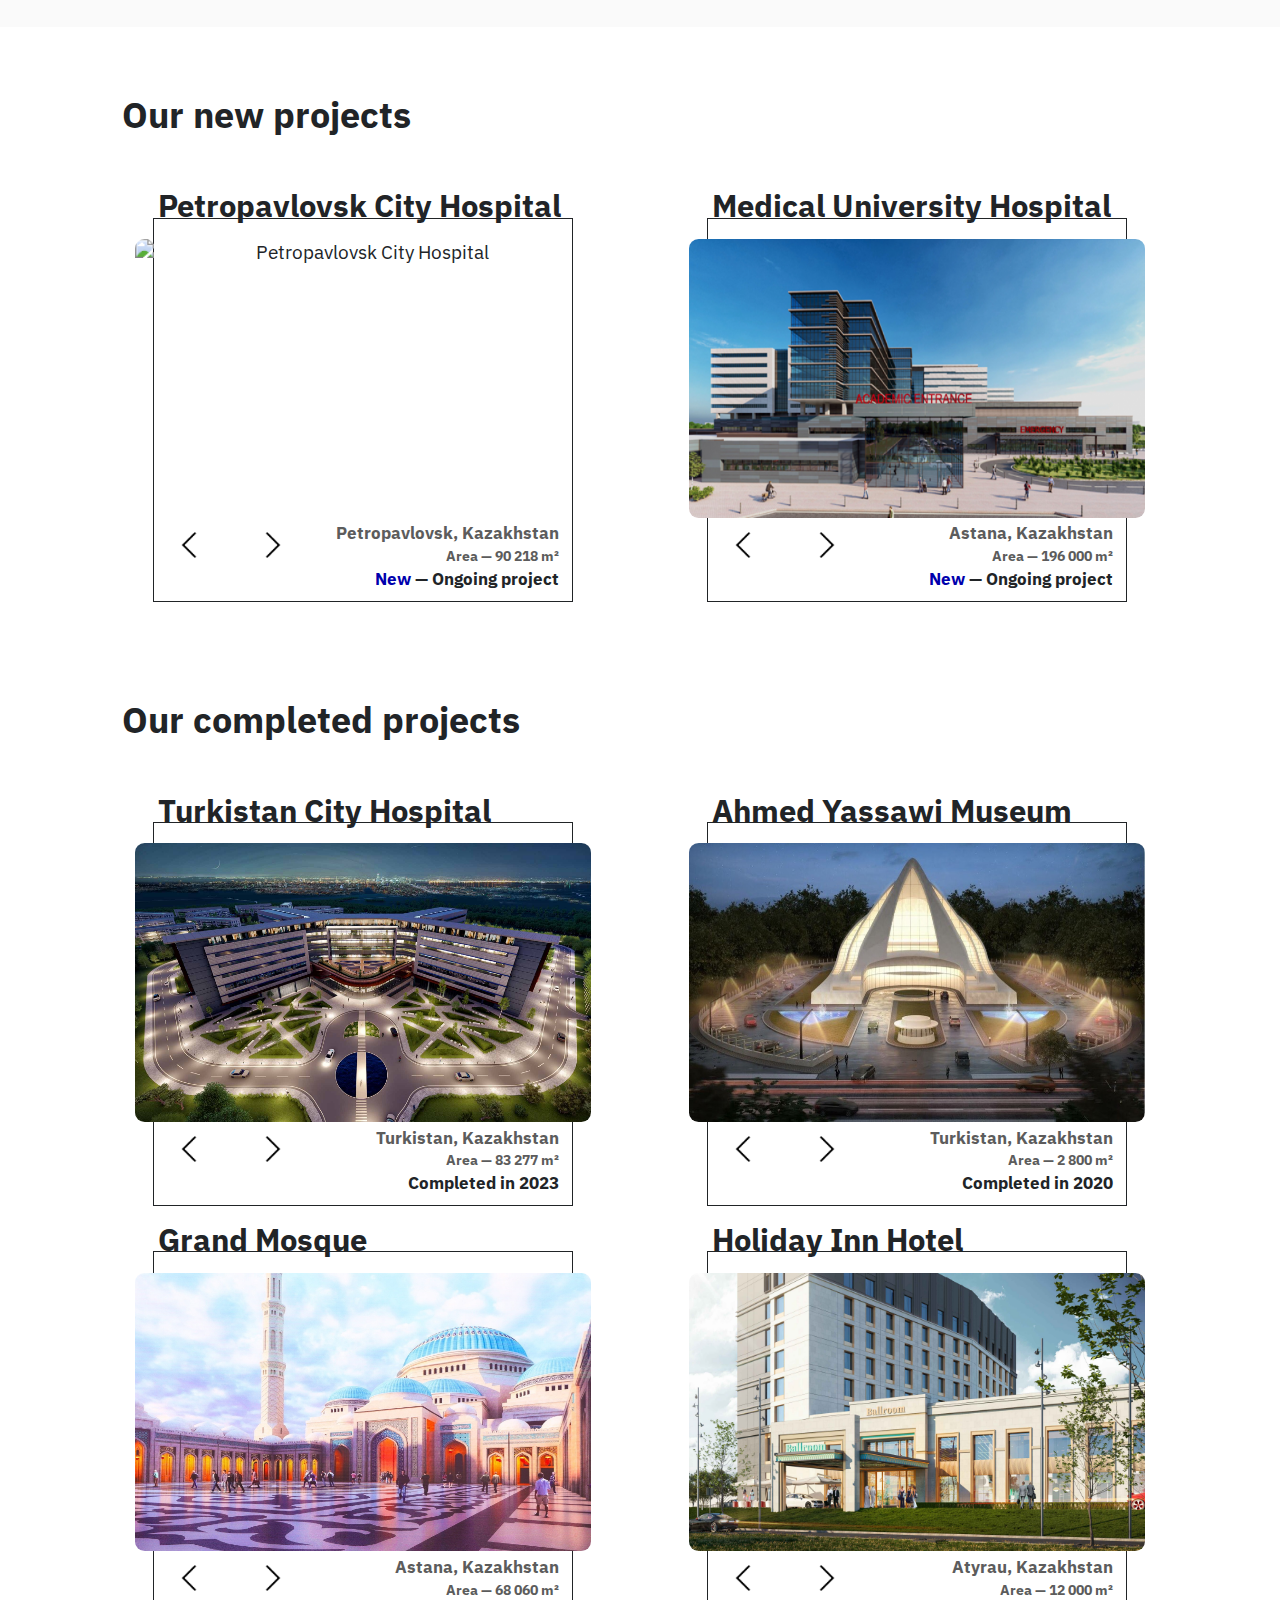
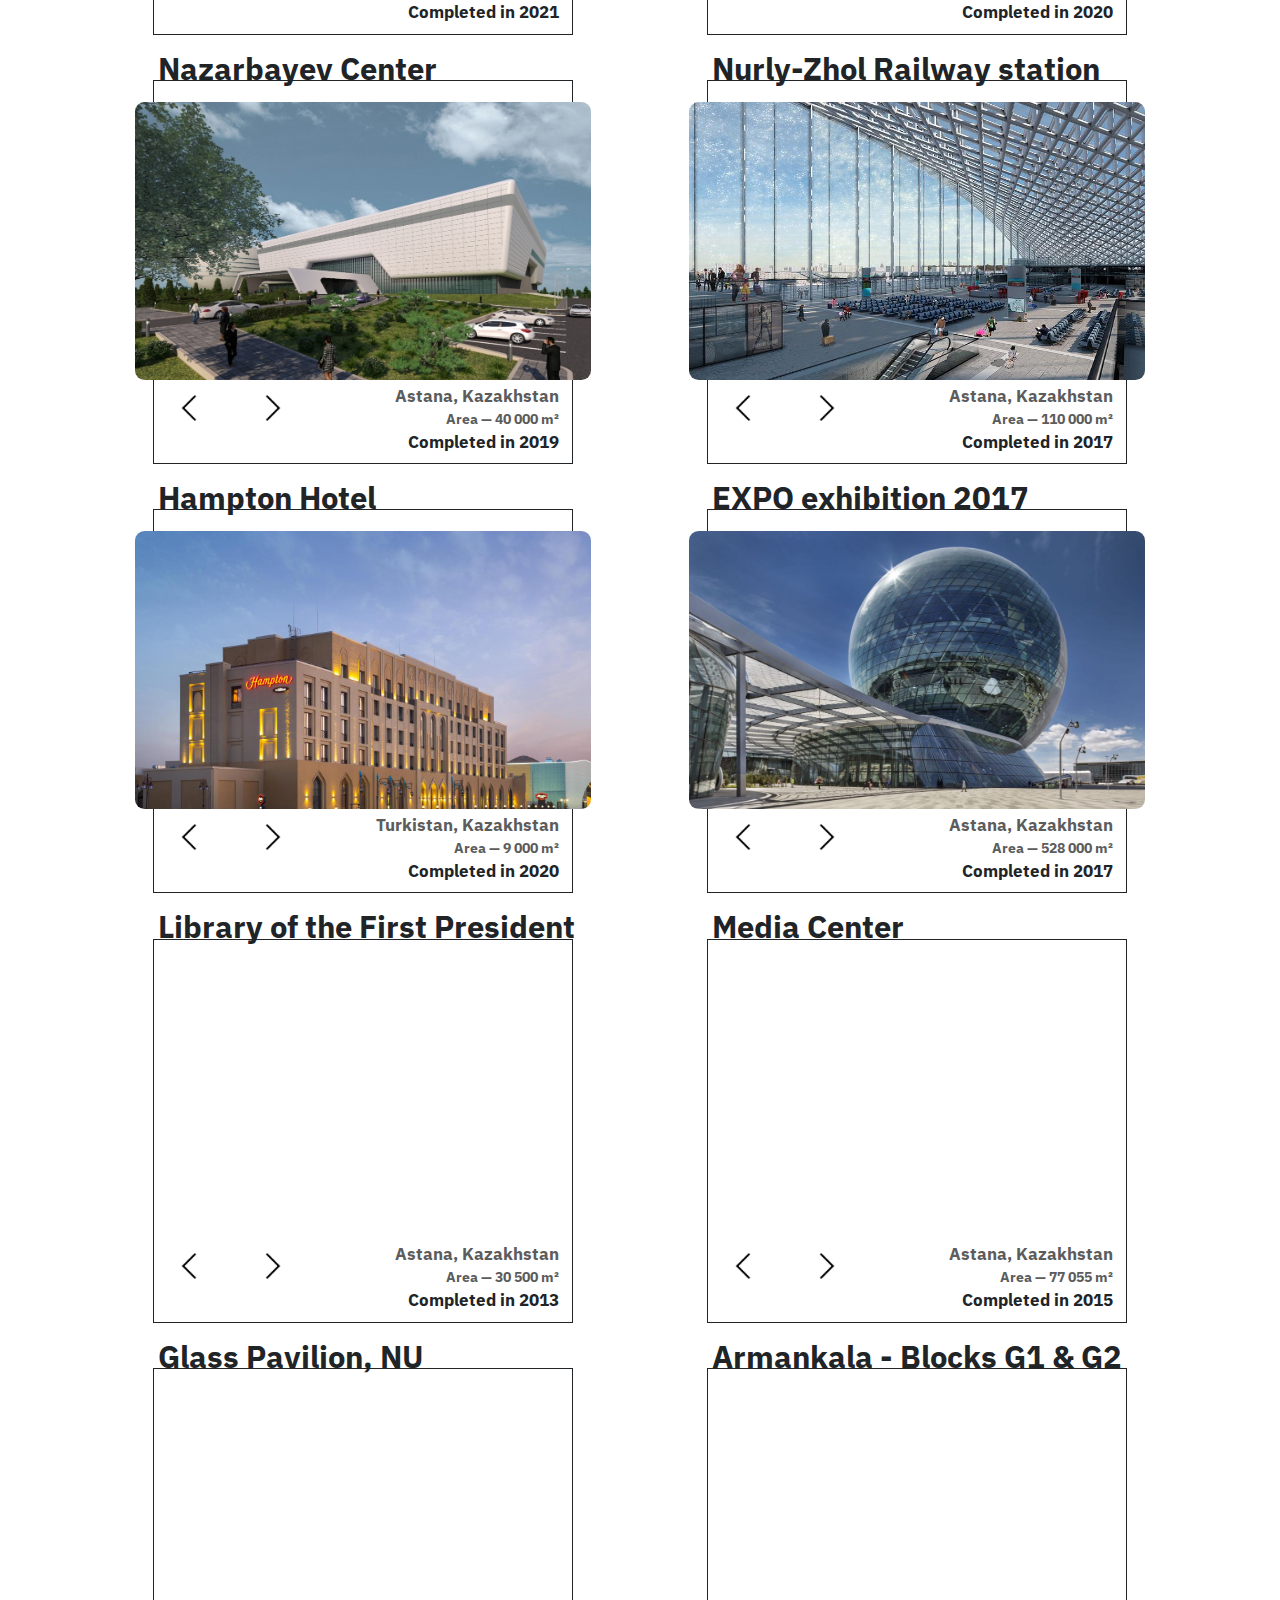
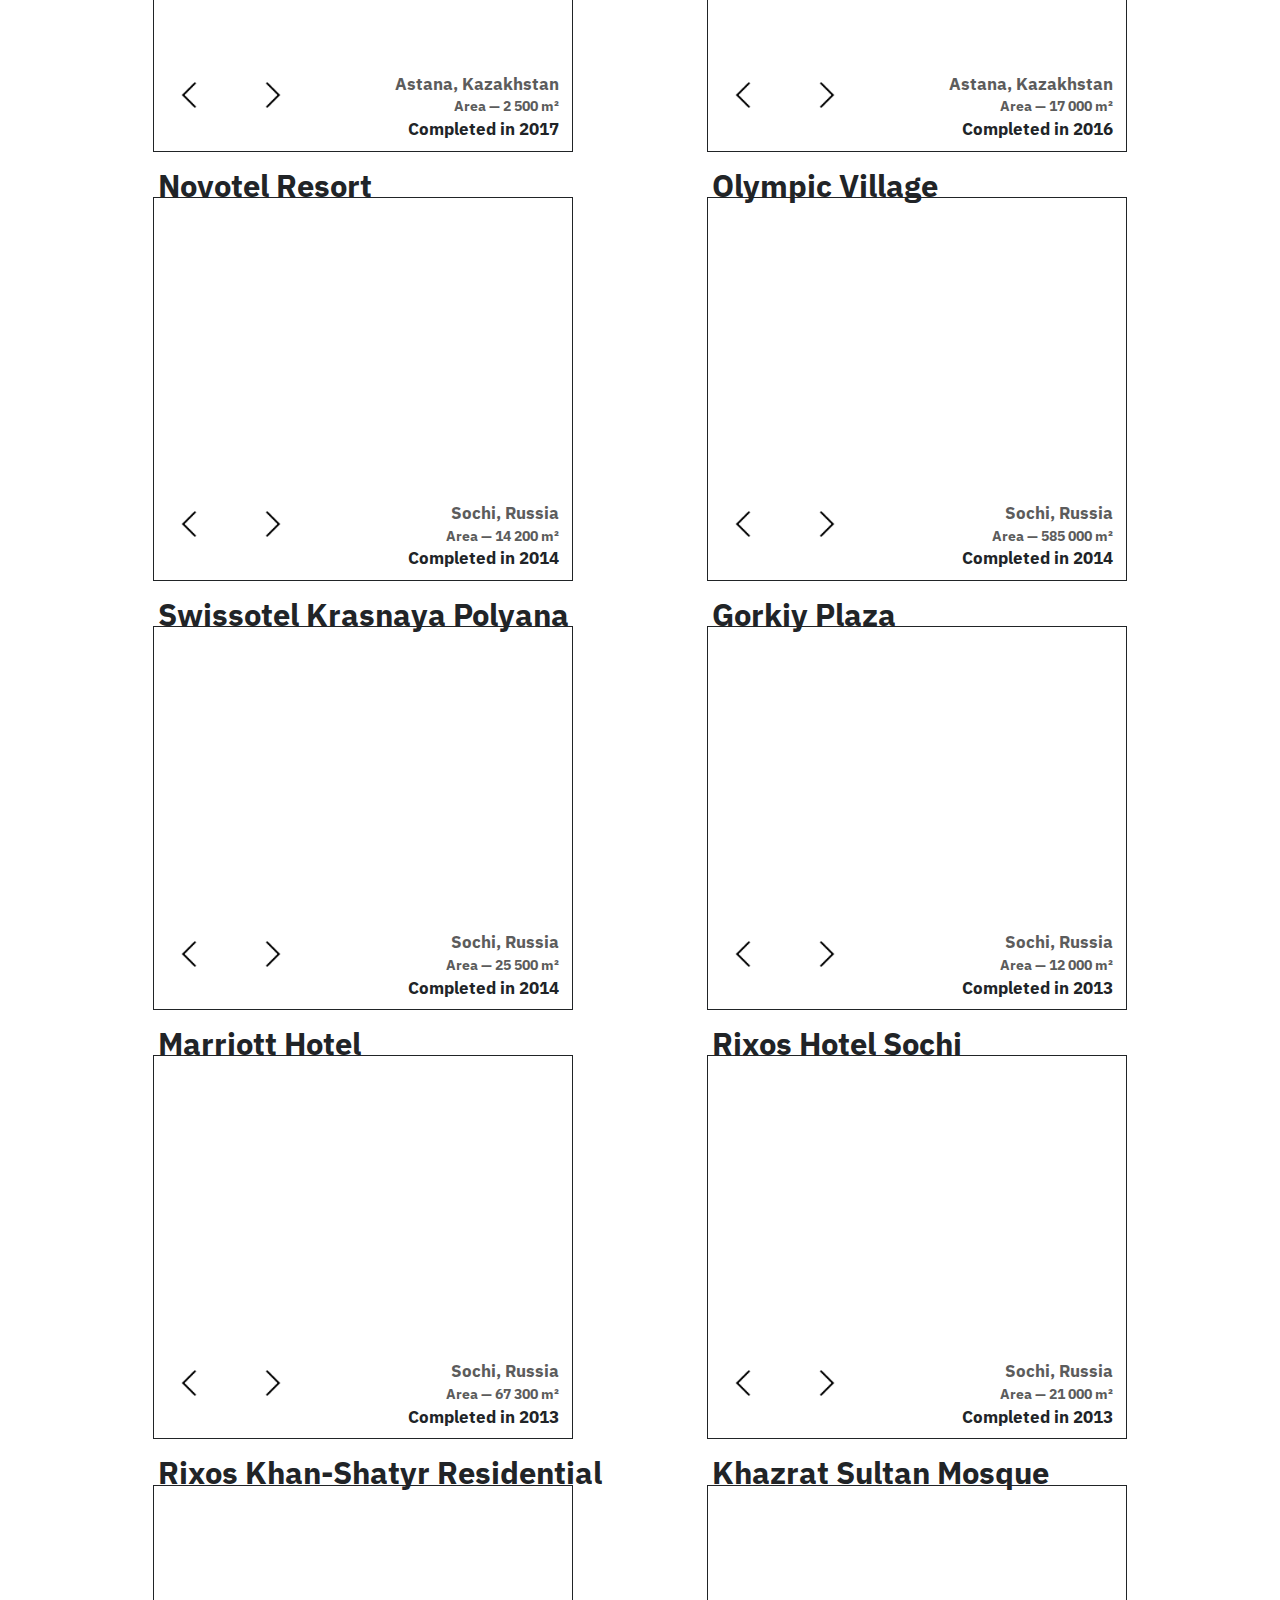
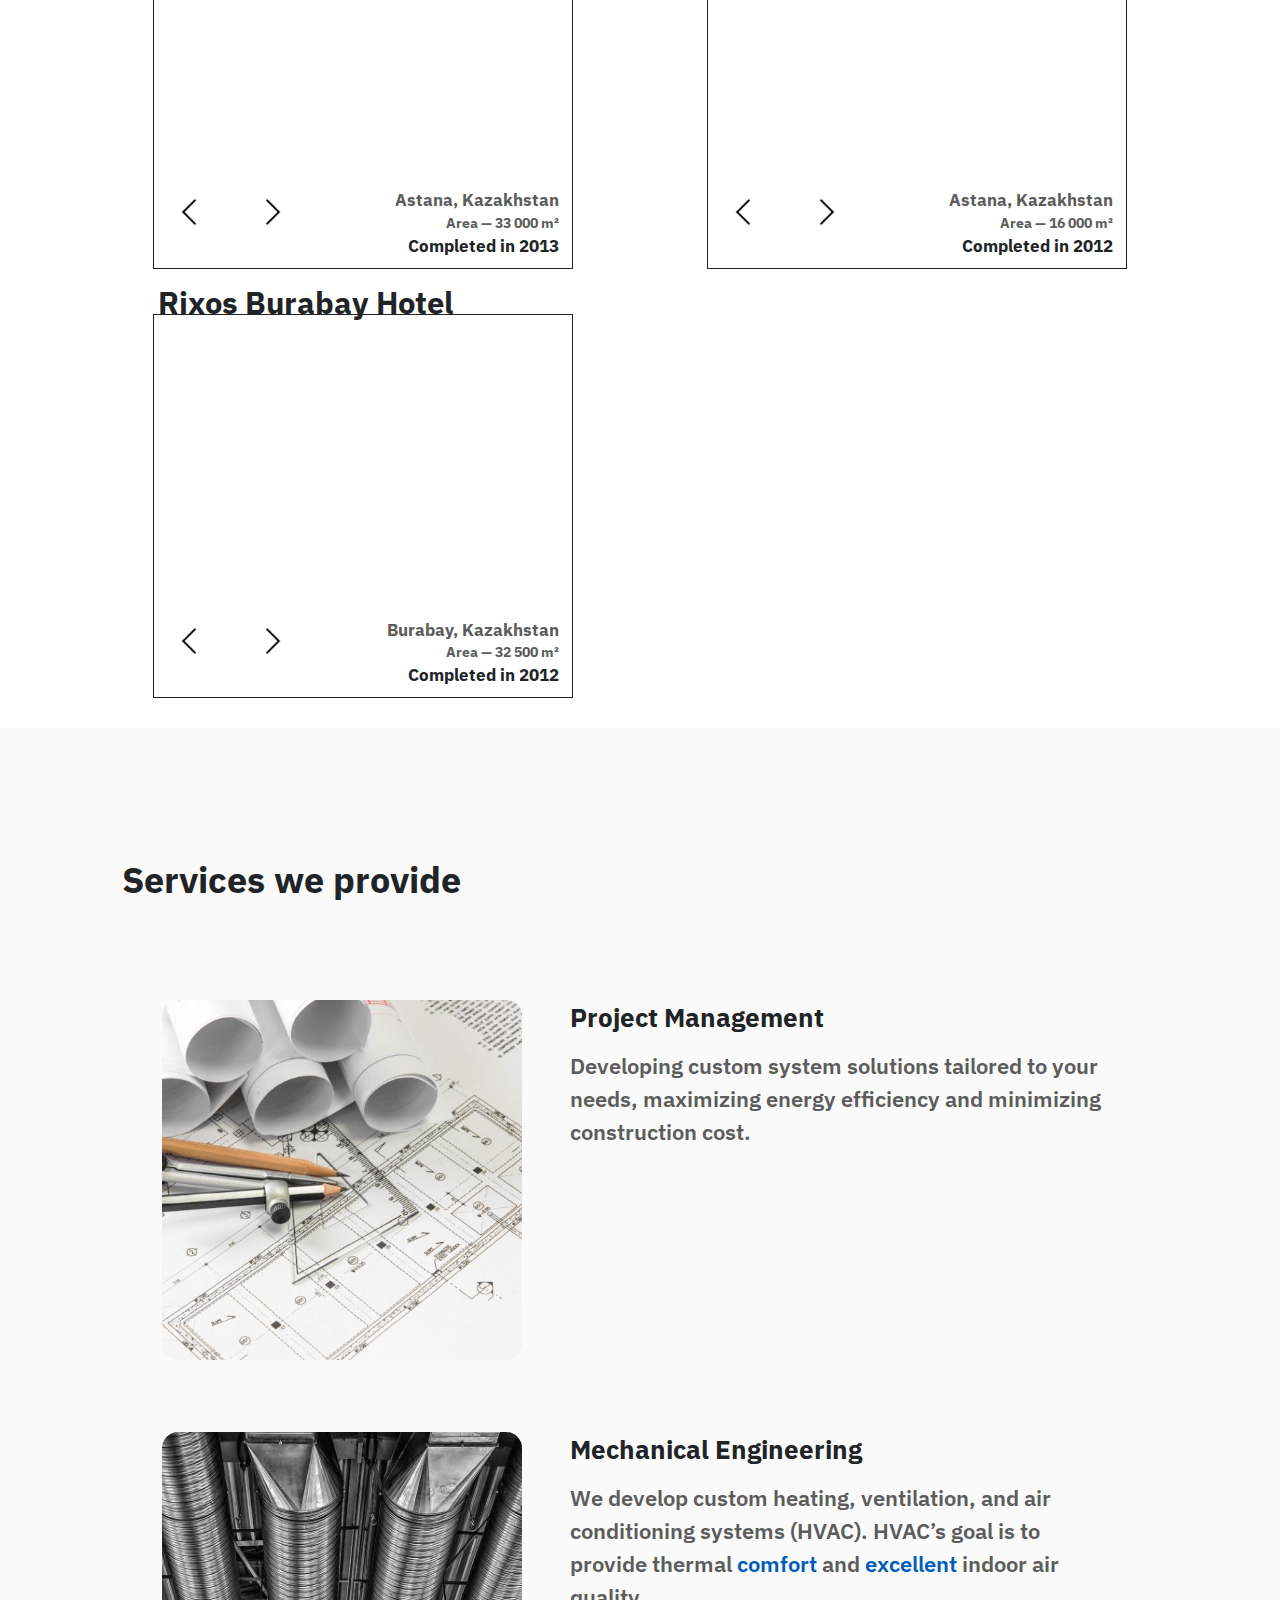
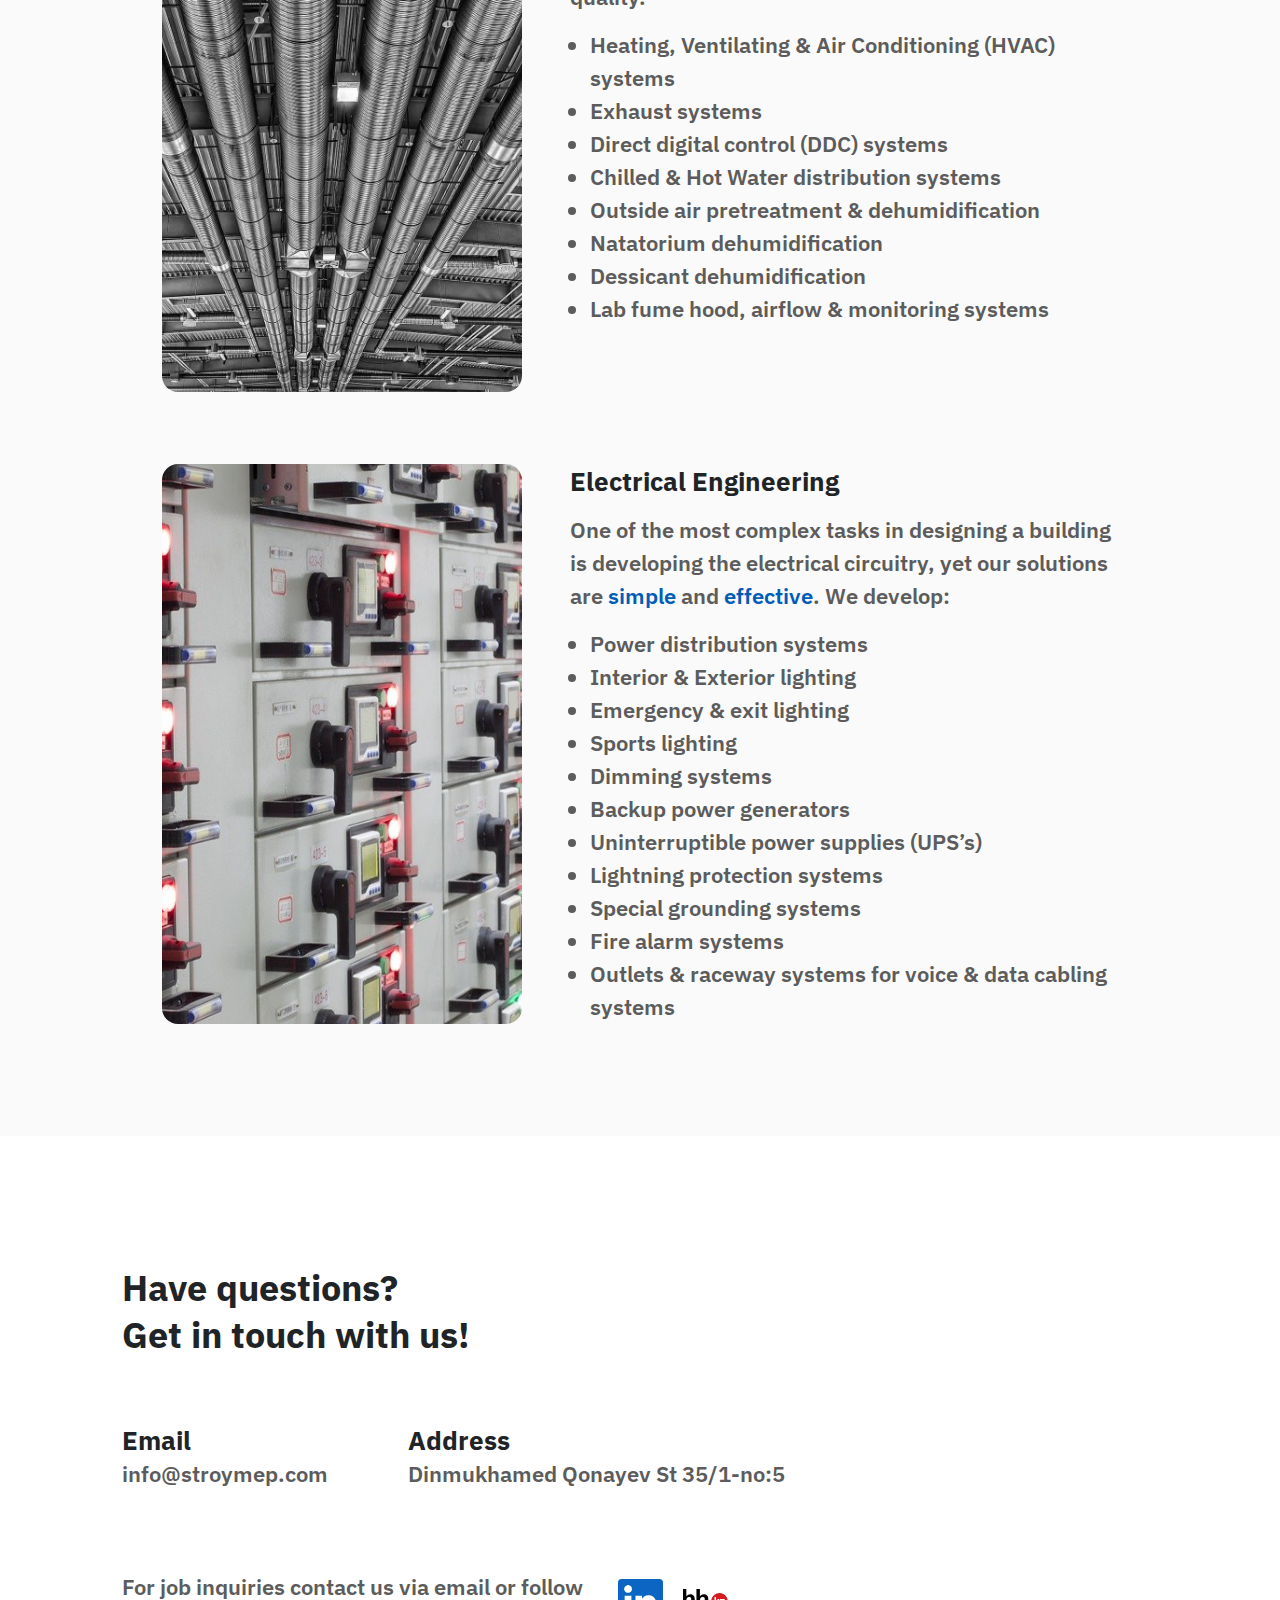
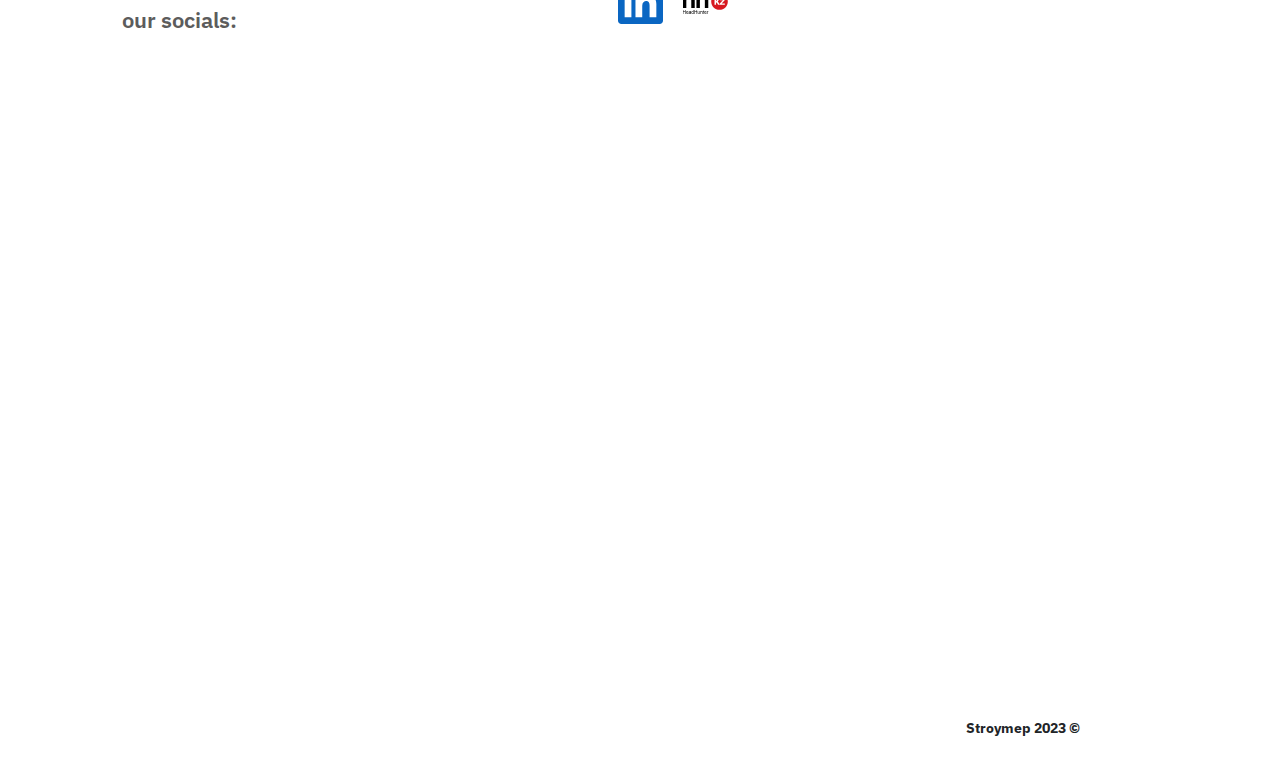
==== commit 93a5268d: "Turkestan completed. Expo 528." ====
--- a/index.html
+++ b/index.html
@@ -243,7 +243,10 @@
             <p class="status"><span style="color: #0000AD">New</span> — Ongoing project</p>
           </div>
         </div>
-
+      </section>
+
+      <h3 id="completed-projects">Our completed projects</h3>
+      <section class="cards">
         <div class="card">
           <h2 id="project-name">Turkistan City Hospital</h2>
           <div class="project-image">
@@ -268,13 +271,9 @@
           <div class="sub-text">
             <p class="subtitle">Turkistan, Kazakhstan</p>
             <p class="area">Area — 83 277 m²</p>
-            <p class="status"> <span style="color: #0000AD">New</span> — Ongoing project</p>
-          </div>
-        </div>
-      </section>
-
-      <h3 id="completed-projects">Our completed projects</h3>
-      <section class="cards">
+            <p class="status">Completed in 2023</p>
+          </div>
+        </div>
         <div class="card">
           <h2 id="project-name">Ahmed Yassawi Museum</h2>
           <div class="project-image">
@@ -469,7 +468,7 @@
           </div>
           <div class="sub-text">
             <p class="subtitle">Astana, Kazakhstan</p>
-            <p class="area">Area — 263 000 m²</p>
+            <p class="area">Area — 528 000 m²</p>
             <p class="status">Completed in 2017</p>
           </div>
         </div>
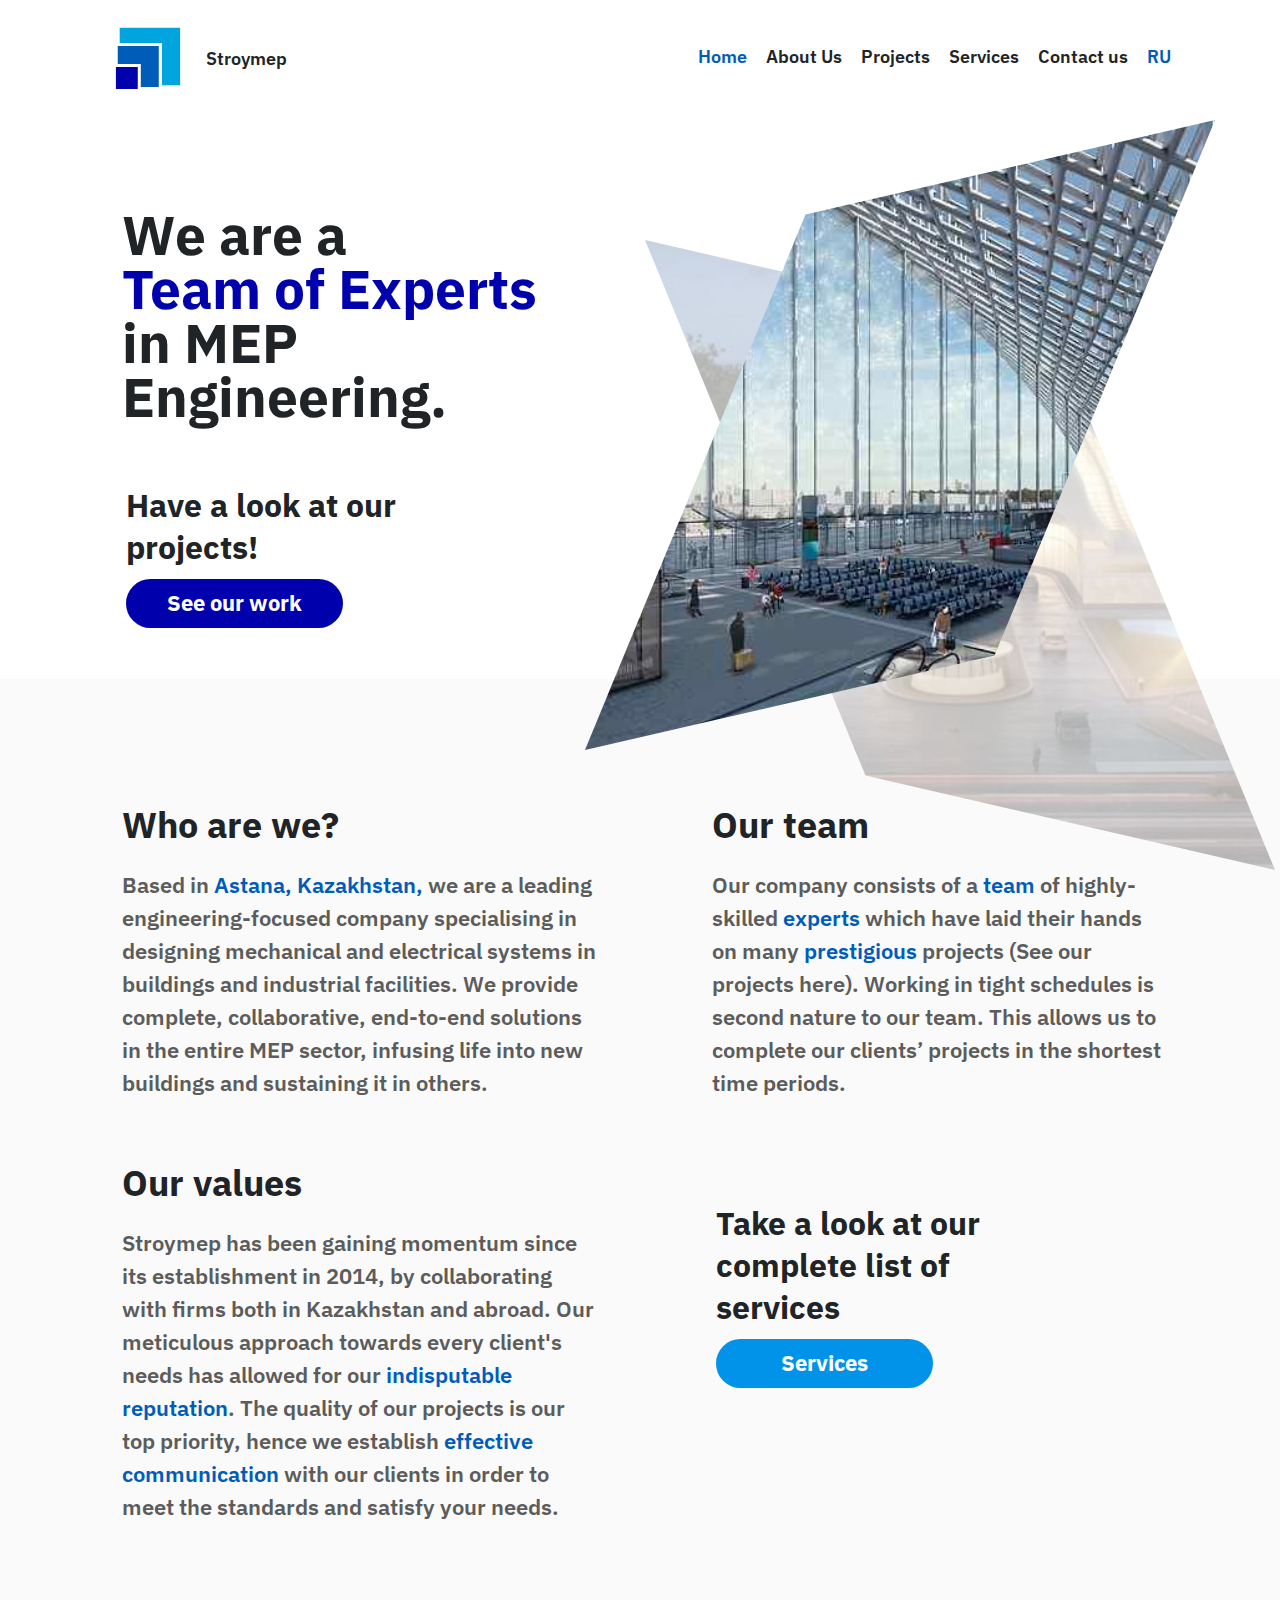
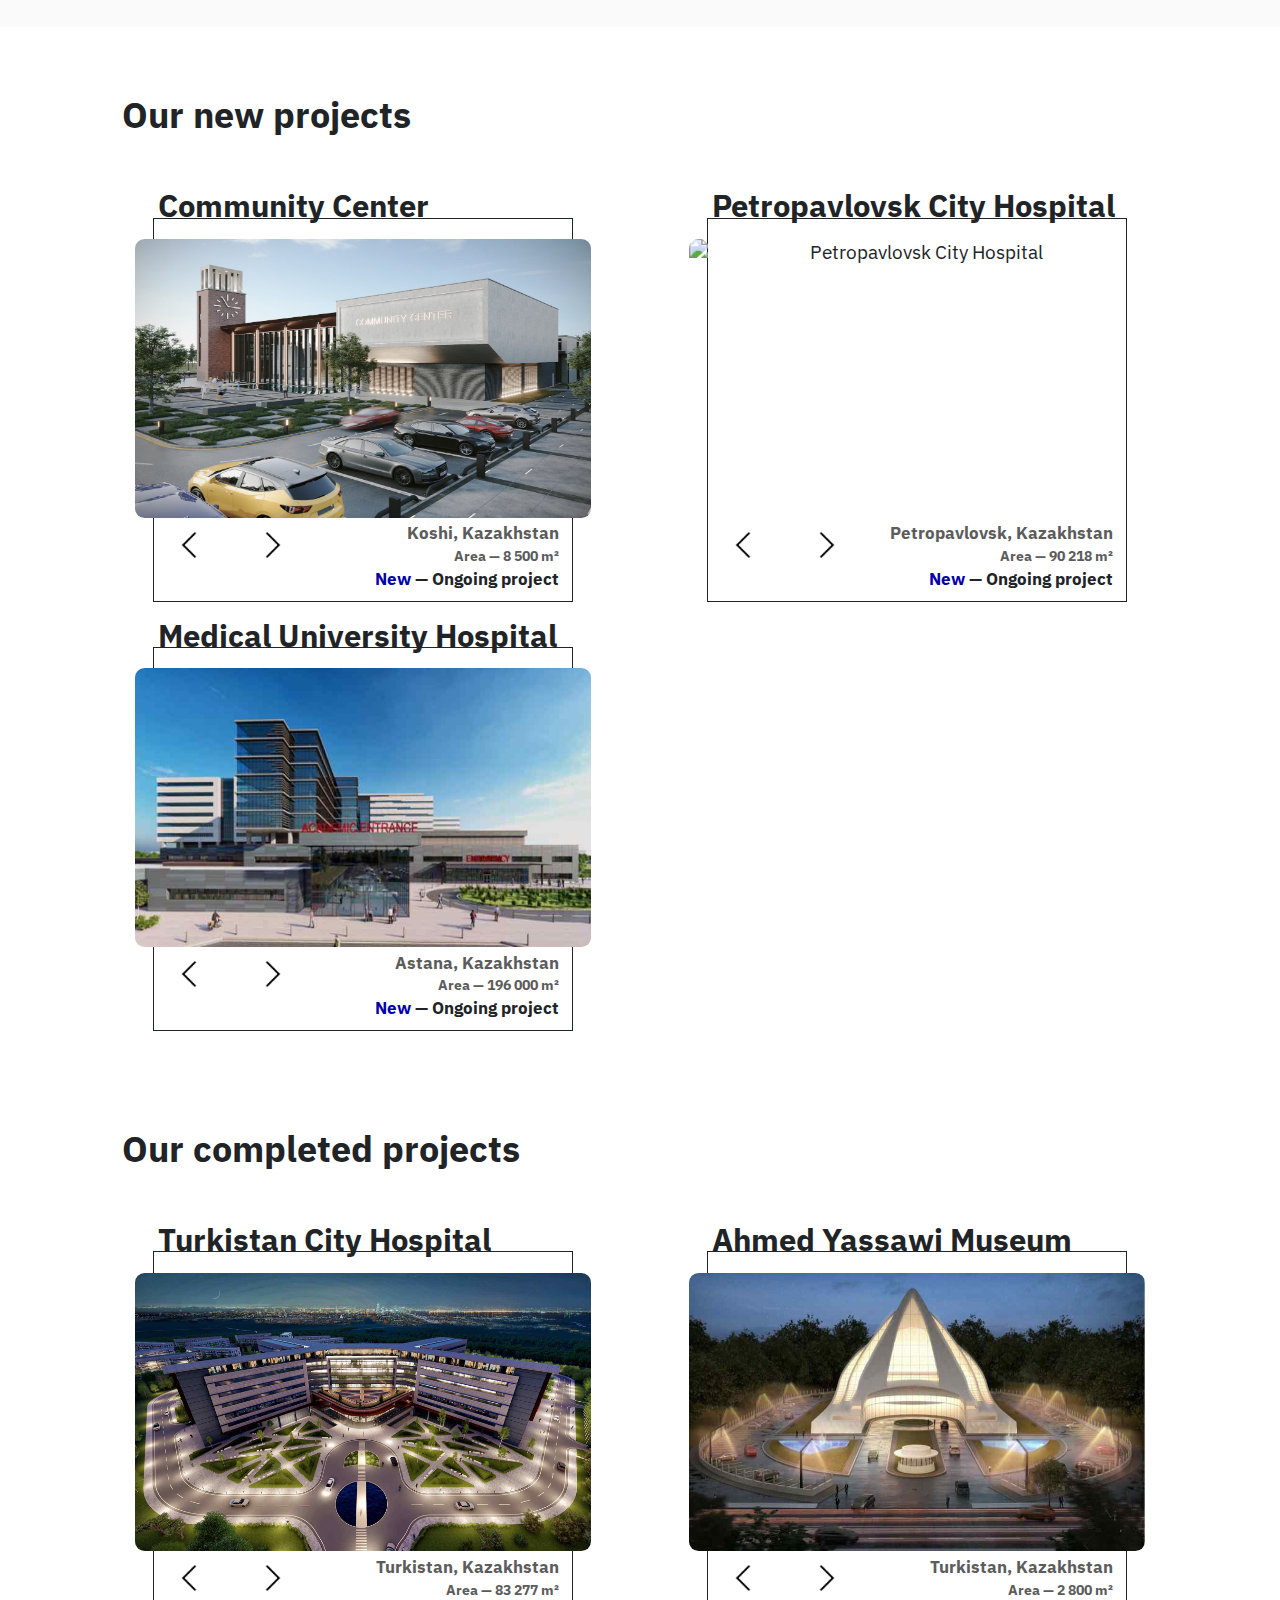
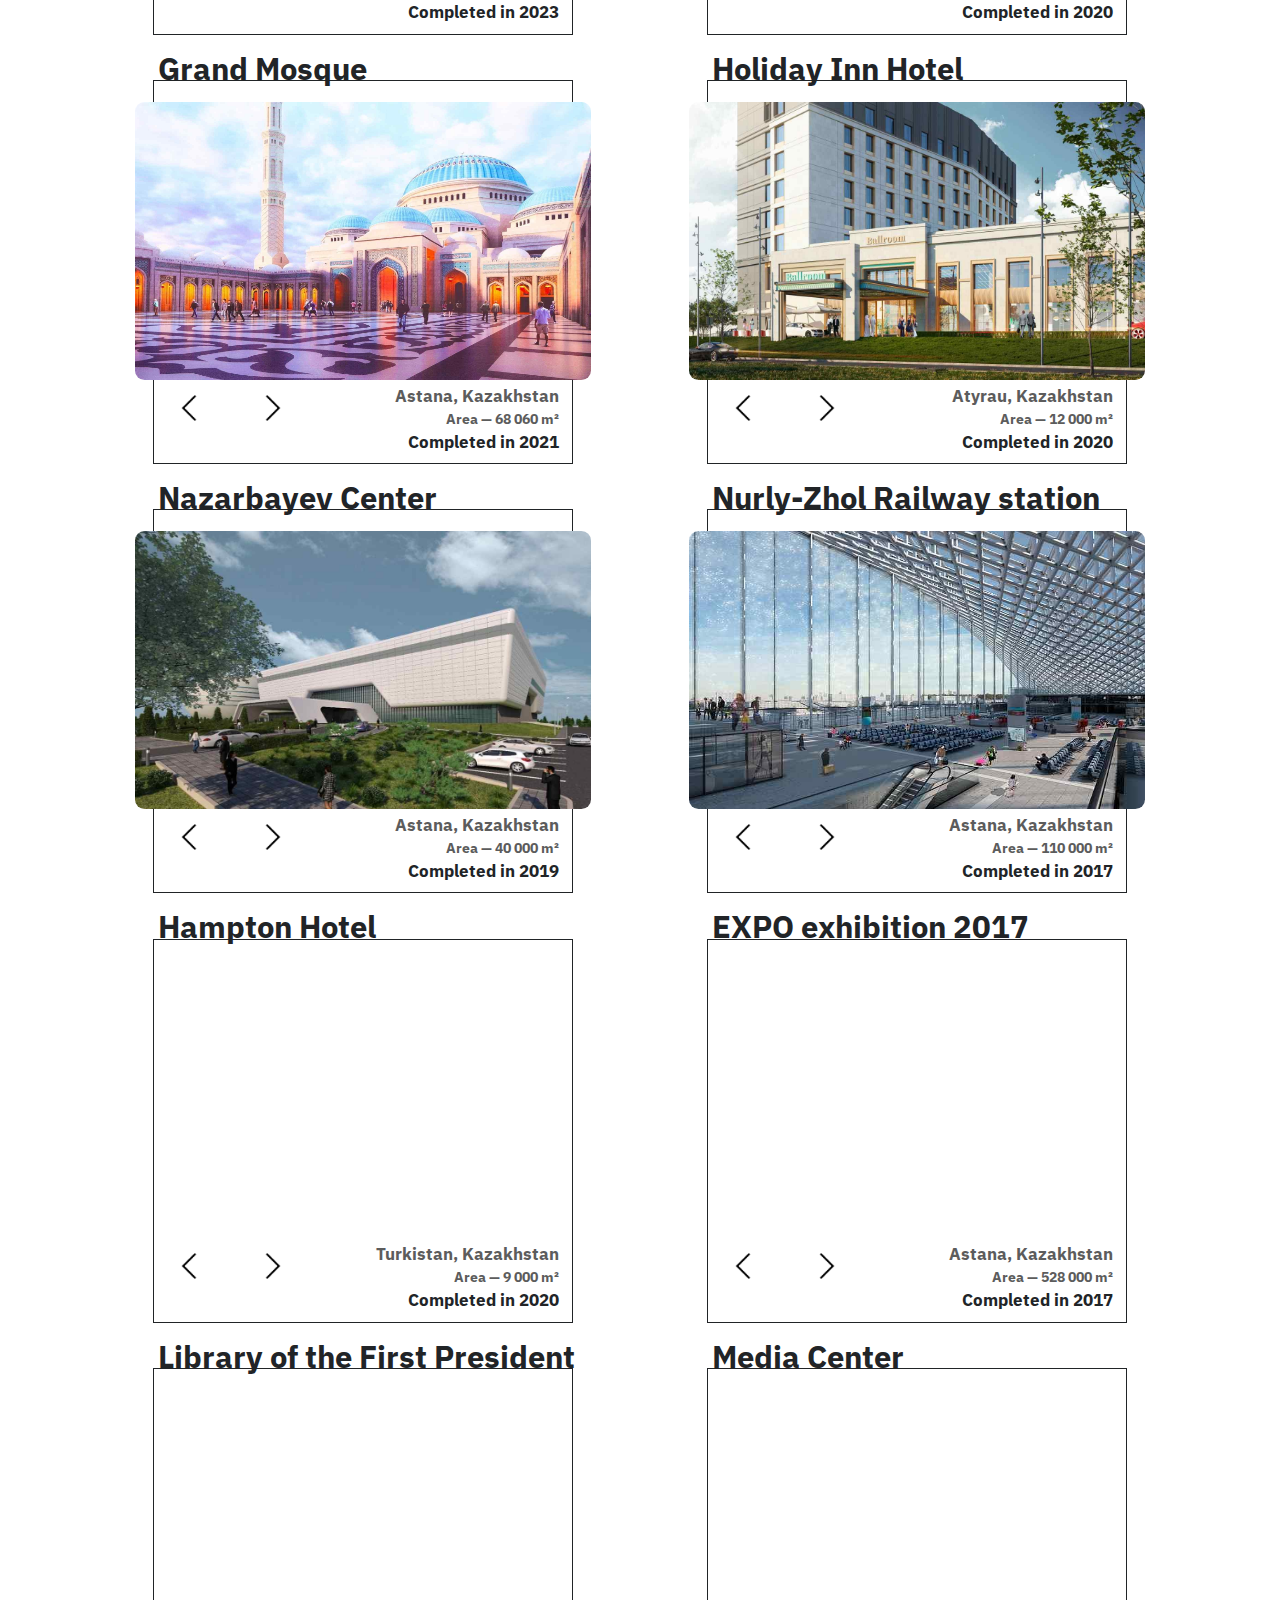
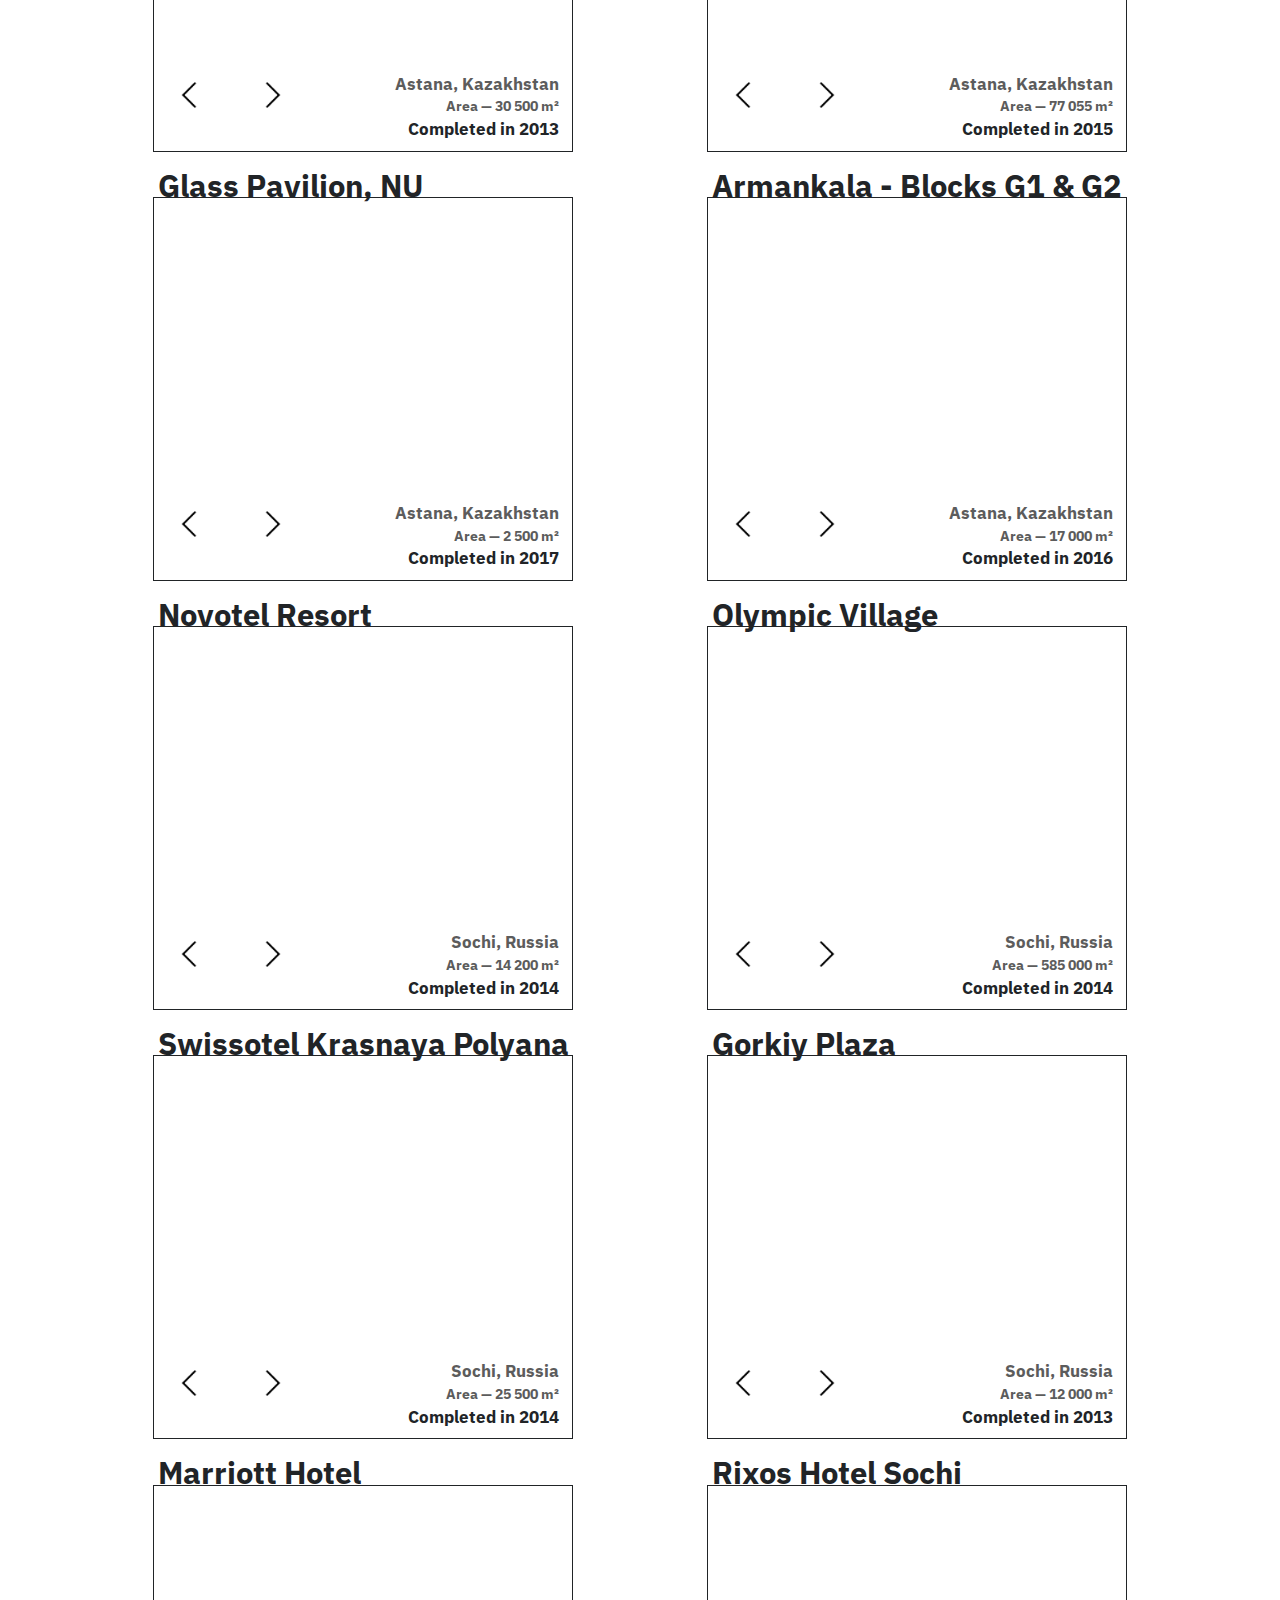
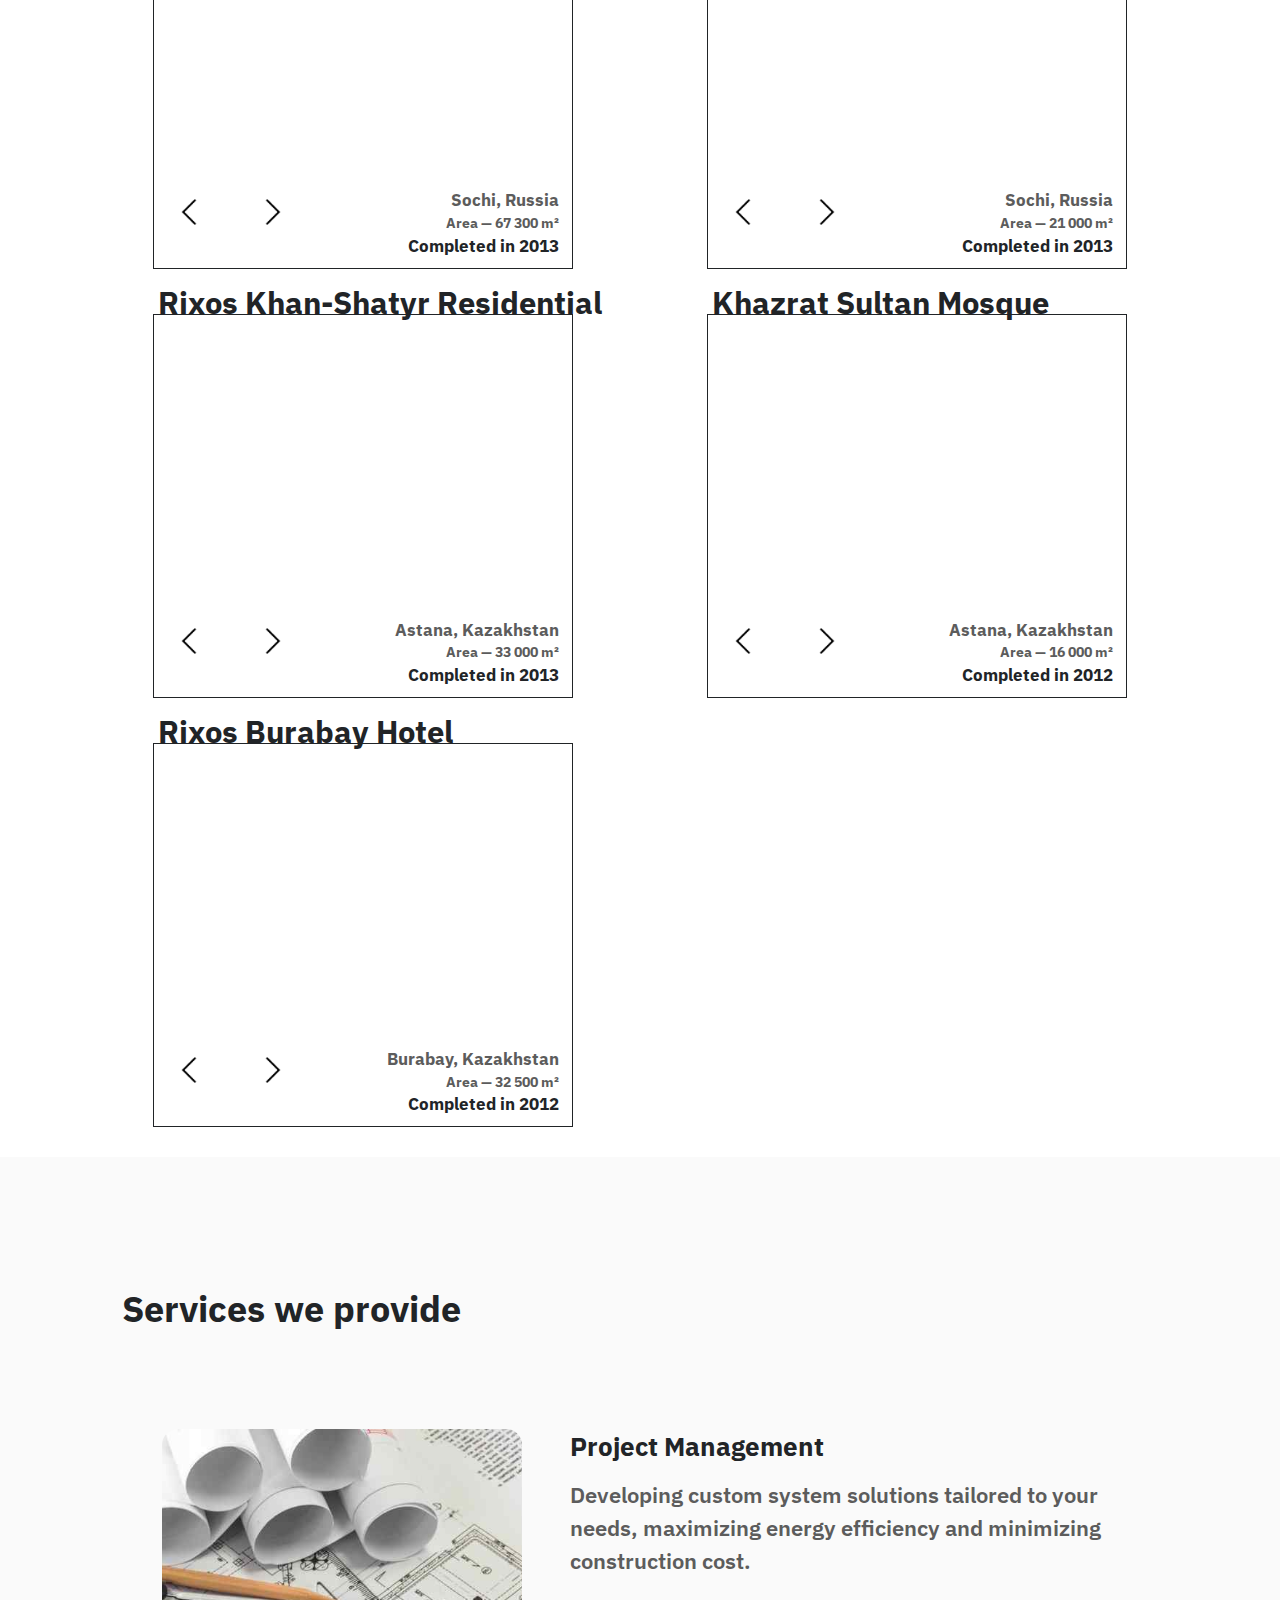
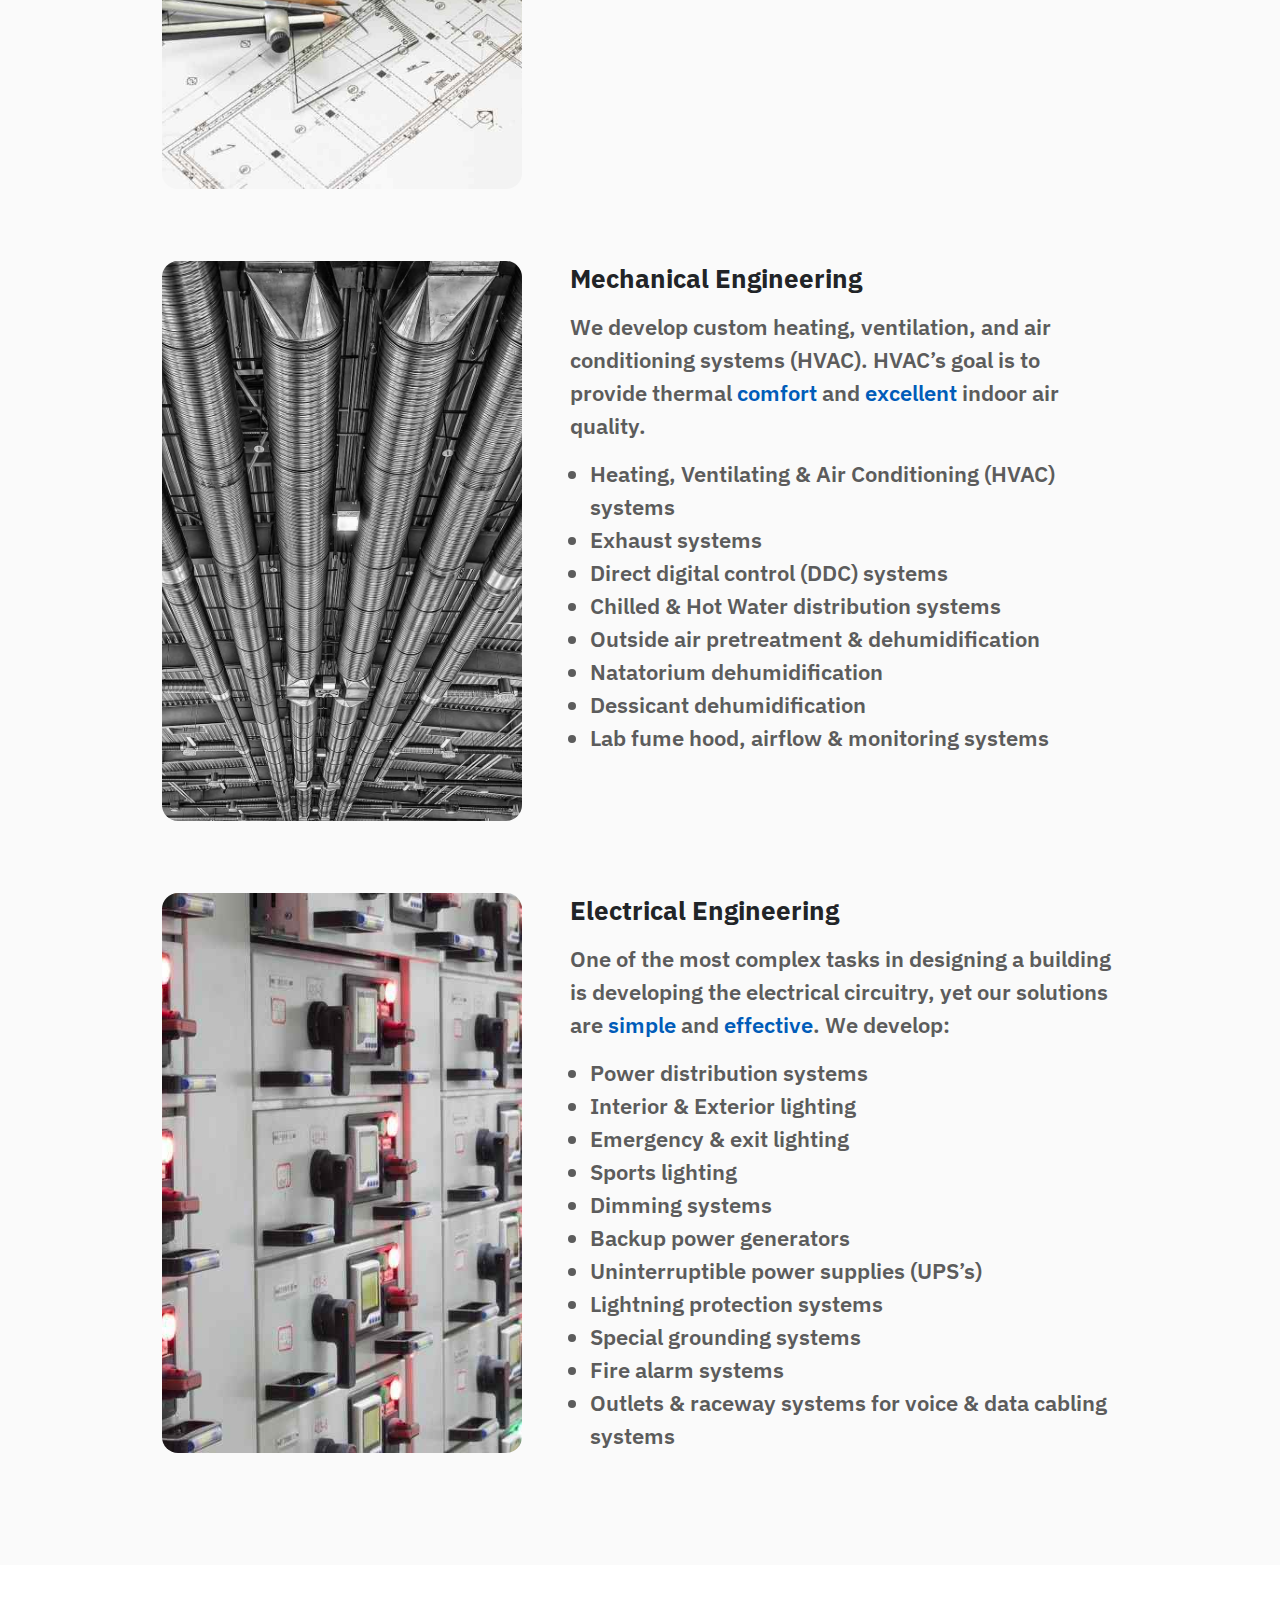
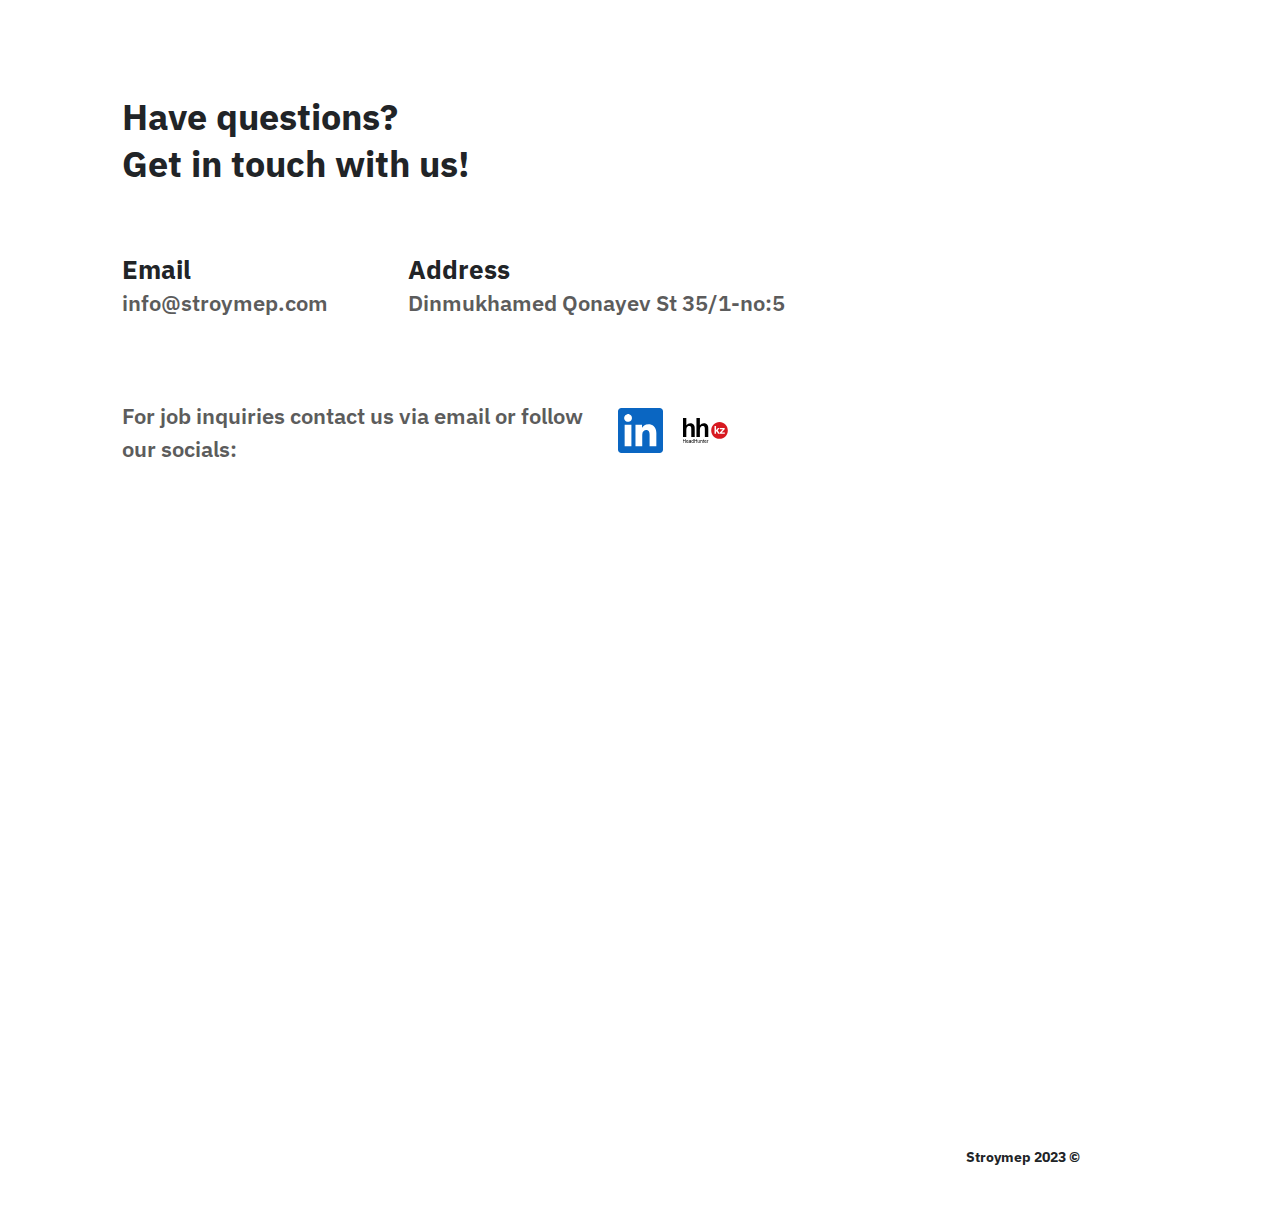
==== commit d23b399d: "compress images, add pdf for ru catalogue" ====
--- a/index.html
+++ b/index.html
@@ -81,7 +81,7 @@
         <div class="back-welcome-images">
 
           <div class="mySlides1 fade">
-            <img src="img/museum.jpeg" class="diamond-back">
+            <img src="img/museum.jpg" class="diamond-back">
           </div>
 
           <div class="mySlides1 fade">
@@ -104,7 +104,7 @@
           </div>
 
           <div class="mySlides fade">
-            <img src="img/museum.jpeg" class="diamond-front">
+            <img src="img/museum.jpg" class="diamond-front">
           </div>
 
           <div class="mySlides fade">
@@ -186,14 +186,47 @@
       <h3 id="projects-anchor" >Our new projects</h3>
       <section class="cards">
         <div class="card">
+          <h2 id="project-name">Community Center</h2>
+          <div class="project-image">
+            <div id="slider" class="slider">
+              <div class="wrapper">
+                <div id="items" class="items">
+                  <span class="slide"><img src="img/koshi.jpg" loading="lazy" id="img-project"
+                    alt="Community center Koshi"></span>
+                  <span class="slide"><img src="img/koshi1.jpg" loading="lazy" id="img-project"
+                      alt="Community center Koshi"></span>
+                  <span class="slide"><img src="img/koshi2.jpg" loading="lazy" id="img-project"
+                      alt="Community center Koshi"></span>
+                  <span class="slide"><img src="img/koshi3.jpg" loading="lazy" id="img-project"
+                      alt="Community center Koshi"></span>
+                  <span class="slide"><img src="img/koshi4.jpg" loading="lazy" id="img-project"
+                        alt="Community center Koshi"></span>
+                </div>
+              </div>
+            </div>
+          </div>
+          <div class="boxframe">
+          </div>
+          <div class="slider-controls">
+            <a id="prev" class="control prev"></a>
+            <a id="next" class="control next"></a>
+          </div>
+          <div class="sub-text">
+            <p class="subtitle">Koshi, Kazakhstan</p>
+            <p class="area">Area — 8 500 m²</p>
+            <p class="status"><span style="color: #0000AD">New</span> — Ongoing project</p>
+          </div>
+        </div>
+
+        <div class="card">
           <h2 id="project-name">Petropavlovsk City Hospital</h2>
           <div class="project-image">
             <div id="slider" class="slider">
               <div class="wrapper">
                 <div id="items" class="items">
-                  <span class="slide"><img src="img/petropavl1.jpeg" loading="lazy" id="img-project"
+                  <span class="slide"><img src="img/petropavl1.jpg" loading="lazy" id="img-project"
                       alt="Petropavlovsk City Hospital"></span>
-                  <span class="slide"><img src="img/petropavl3.jpeg" loading="lazy" id="img-project"
+                  <span class="slide"><img src="img/petropavl3.jpg" loading="lazy" id="img-project"
                       alt="Petropavlovsk City Hospital"></span>
                   <span class="slide"><img src="img/petropavl4.jpg" loading="lazy" id="img-project"
                       alt="Petropavlovsk City Hospital"></span>    
@@ -225,7 +258,7 @@
                       alt="Astana City Hospital"></span>
                   <span class="slide"><img src="img/yda-nursultan.jpg" loading="lazy" id="img-project"
                       alt="Astana City Hospital"></span>
-                  <span class="slide"><img src="img/yda-nursultan3.png" loading="lazy" id="img-project"
+                  <span class="slide"><img src="img/yda-nursultan3.jpg" loading="lazy" id="img-project"
                       alt="Astana City Hospital"></span>
                 </div>
               </div>
@@ -282,7 +315,7 @@
                 <div id="items" class="items">
                   <span class="slide"><img src="img/museum2.jpg" loading="lazy" id="img-project"
                       alt="Ahmed Yassawi Museum"></span>
-                  <span class="slide"><img src="img/museum.jpeg" loading="lazy" id="img-project"
+                  <span class="slide"><img src="img/museum.jpg" loading="lazy" id="img-project"
                       alt="Ahmed Yassawi Museum"></span>
                 </div>
               </div>
@@ -307,7 +340,7 @@
             <div id="slider" class="slider">
               <div class="wrapper">
                 <div id="items" class="items">
-                  <span class="slide"><img src="img/mosque2.png" loading="lazy" id="img-project"
+                  <span class="slide"><img src="img/mosque2.jpg" loading="lazy" id="img-project"
                       alt="Mosque Astana"></span>
                   <span class="slide"><img src="img/mosque3mirror.jpg" loading="lazy" id="img-project"
                       alt="Mosque Astana"></span>
@@ -334,11 +367,11 @@
             <div id="slider" class="slider">
               <div class="wrapper">
                 <div id="items" class="items">
-                  <span class="slide"><img src="img/HolidayInn.png" loading="lazy" id="img-project"
+                  <span class="slide"><img src="img/HolidayInn.jpg" loading="lazy" id="img-project"
                       alt="Holiday Inn Hotel"></span>
-                  <span class="slide"><img src="img/HolidayInn2.png" loading="lazy" id="img-project"
+                  <span class="slide"><img src="img/HolidayInn2.jpg" loading="lazy" id="img-project"
                       alt="Holiday Inn Hotel"></span>
-                  <span class="slide"><img src="img/HolidayInn3.png" loading="lazy" id="img-project"
+                  <span class="slide"><img src="img/HolidayInn3.jpg" loading="lazy" id="img-project"
                       alt="Holiday Inn Hotel"></span>
                 </div>
               </div>
@@ -421,9 +454,9 @@
             <div id="slider" class="slider">
               <div class="wrapper">
                 <div id="items" class="items">
-                  <span class="slide"><img src="img/Hampton.png" loading="lazy" id="img-project"
+                  <span class="slide"><img src="img/Hampton.jpg" loading="lazy" id="img-project"
                       alt="Hampton Hotel"></span>
-                  <span class="slide"><img src="img/Hampton2.png" loading="lazy" id="img-project"
+                  <span class="slide"><img src="img/Hampton2.jpg" loading="lazy" id="img-project"
                       alt="Hampton Hotel"></span>
                   <span class="slide"><img src="img/Hampton3.jpg" loading="lazy" id="img-project"
                       alt="Hampton Hotel"></span>
@@ -450,7 +483,7 @@
             <div id="slider" class="slider">
               <div class="wrapper">
                 <div id="items" class="items">
-                  <span class="slide"><img src="img/expo2017_1.jpeg" loading="lazy" id="img-project"
+                  <span class="slide"><img src="img/expo2017_1.jpg" loading="lazy" id="img-project"
                       alt="Expo 2017"></span>
                   <span class="slide"><img src="img/expo2017_2.jpg" loading="lazy" id="img-project"
                       alt="Expo 2017"></span>
@@ -508,7 +541,7 @@
             <div id="slider" class="slider">
               <div class="wrapper">
                 <div id="items" class="items">
-                  <span class="slide"><img src="img/media-center.png" loading="lazy" id="img-project"
+                  <span class="slide"><img src="img/media-center.jpg" loading="lazy" id="img-project"
                       alt="Media Center"></span>
                   <span class="slide"><img src="img/media-center2.jpg" loading="lazy" id="img-project"
                       alt="Media Center"></span>
@@ -967,7 +1000,7 @@
         prev = document.getElementsByClassName('control prev'),
         next = document.getElementsByClassName('control next');
 
-      var number = 23;
+      var number = 24;
       var x = 0;
       for (x; x < number; x++) {
         slide(slider[x], sliderItems[x], prev[x], next[x]);
--- a/css/projects.css
+++ b/css/projects.css
@@ -8,6 +8,15 @@
   padding-top: 64px;
 }
 
+#projects-and-download{
+  display: flex;
+  justify-content: space-between;
+  align-items: center;
+}
+
+#pdf-icon {
+  padding-top: 64px;
+}
 
 /*CARD*/
 
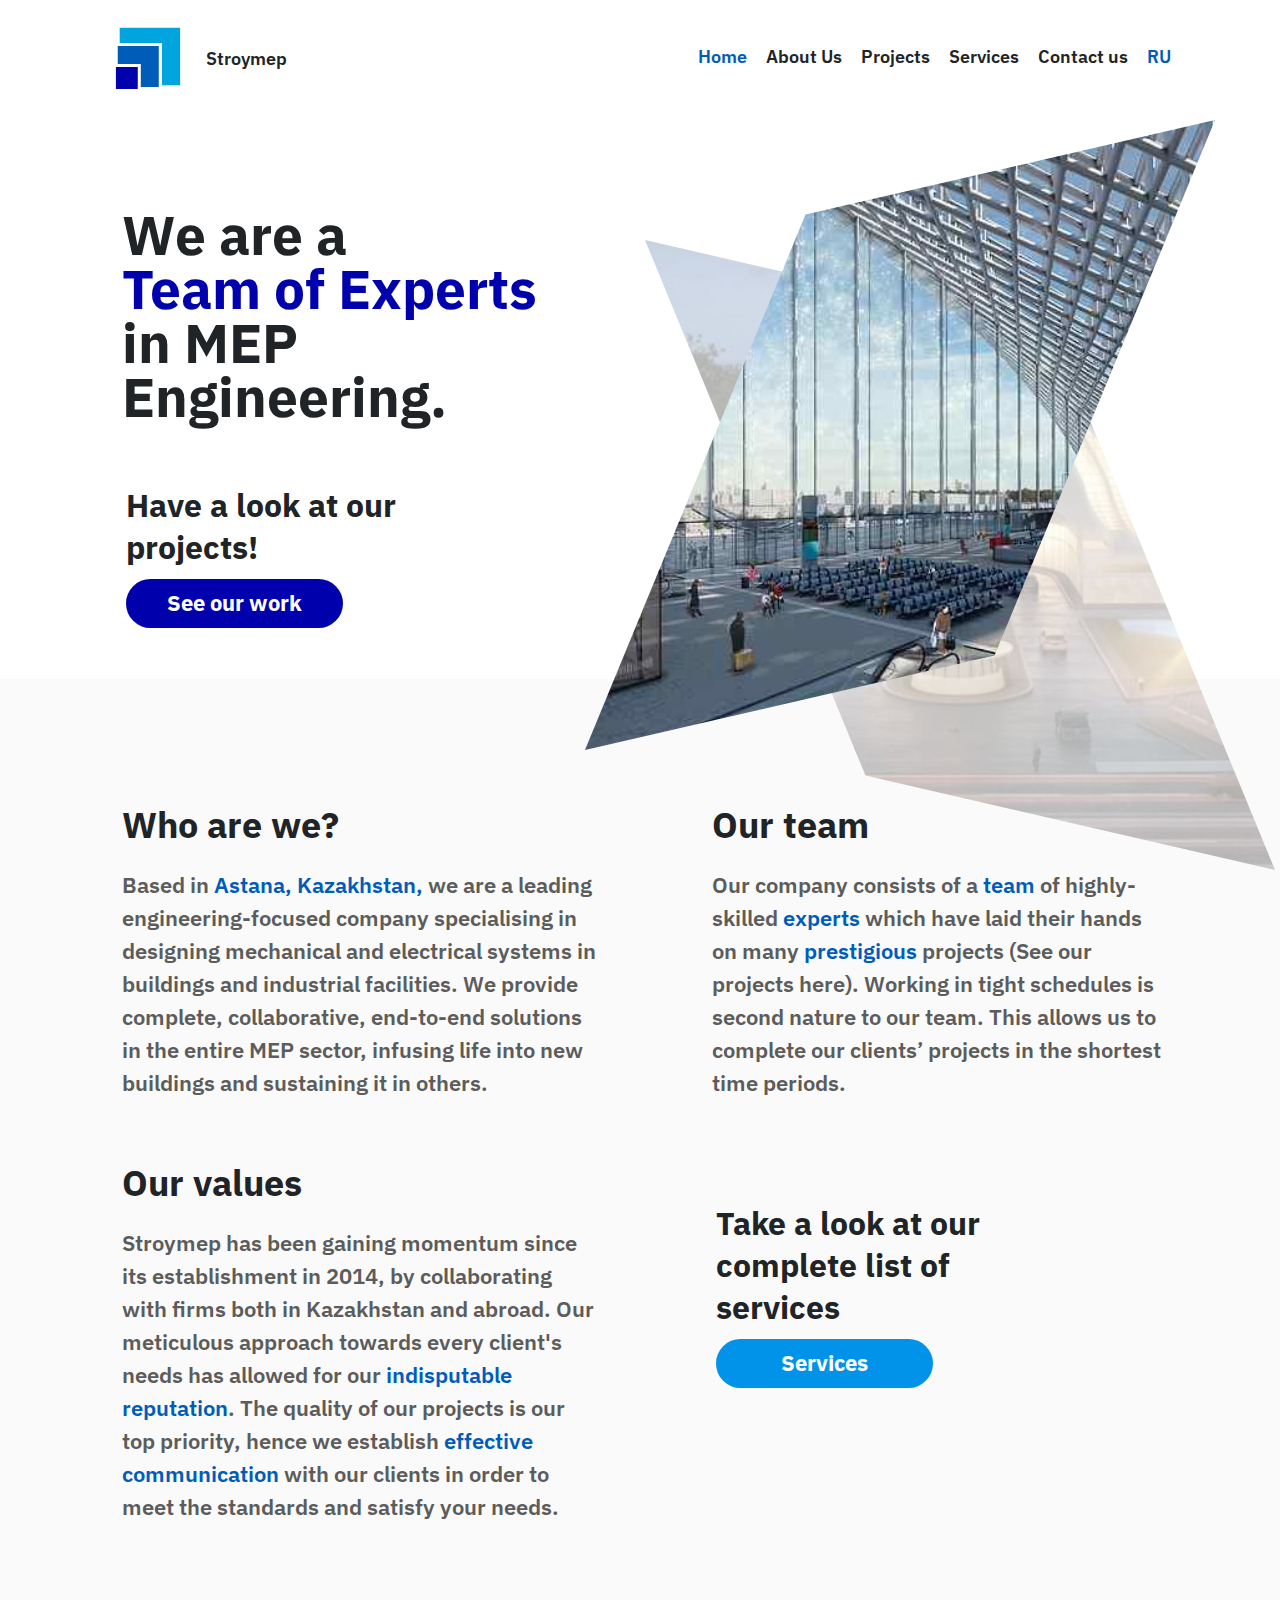
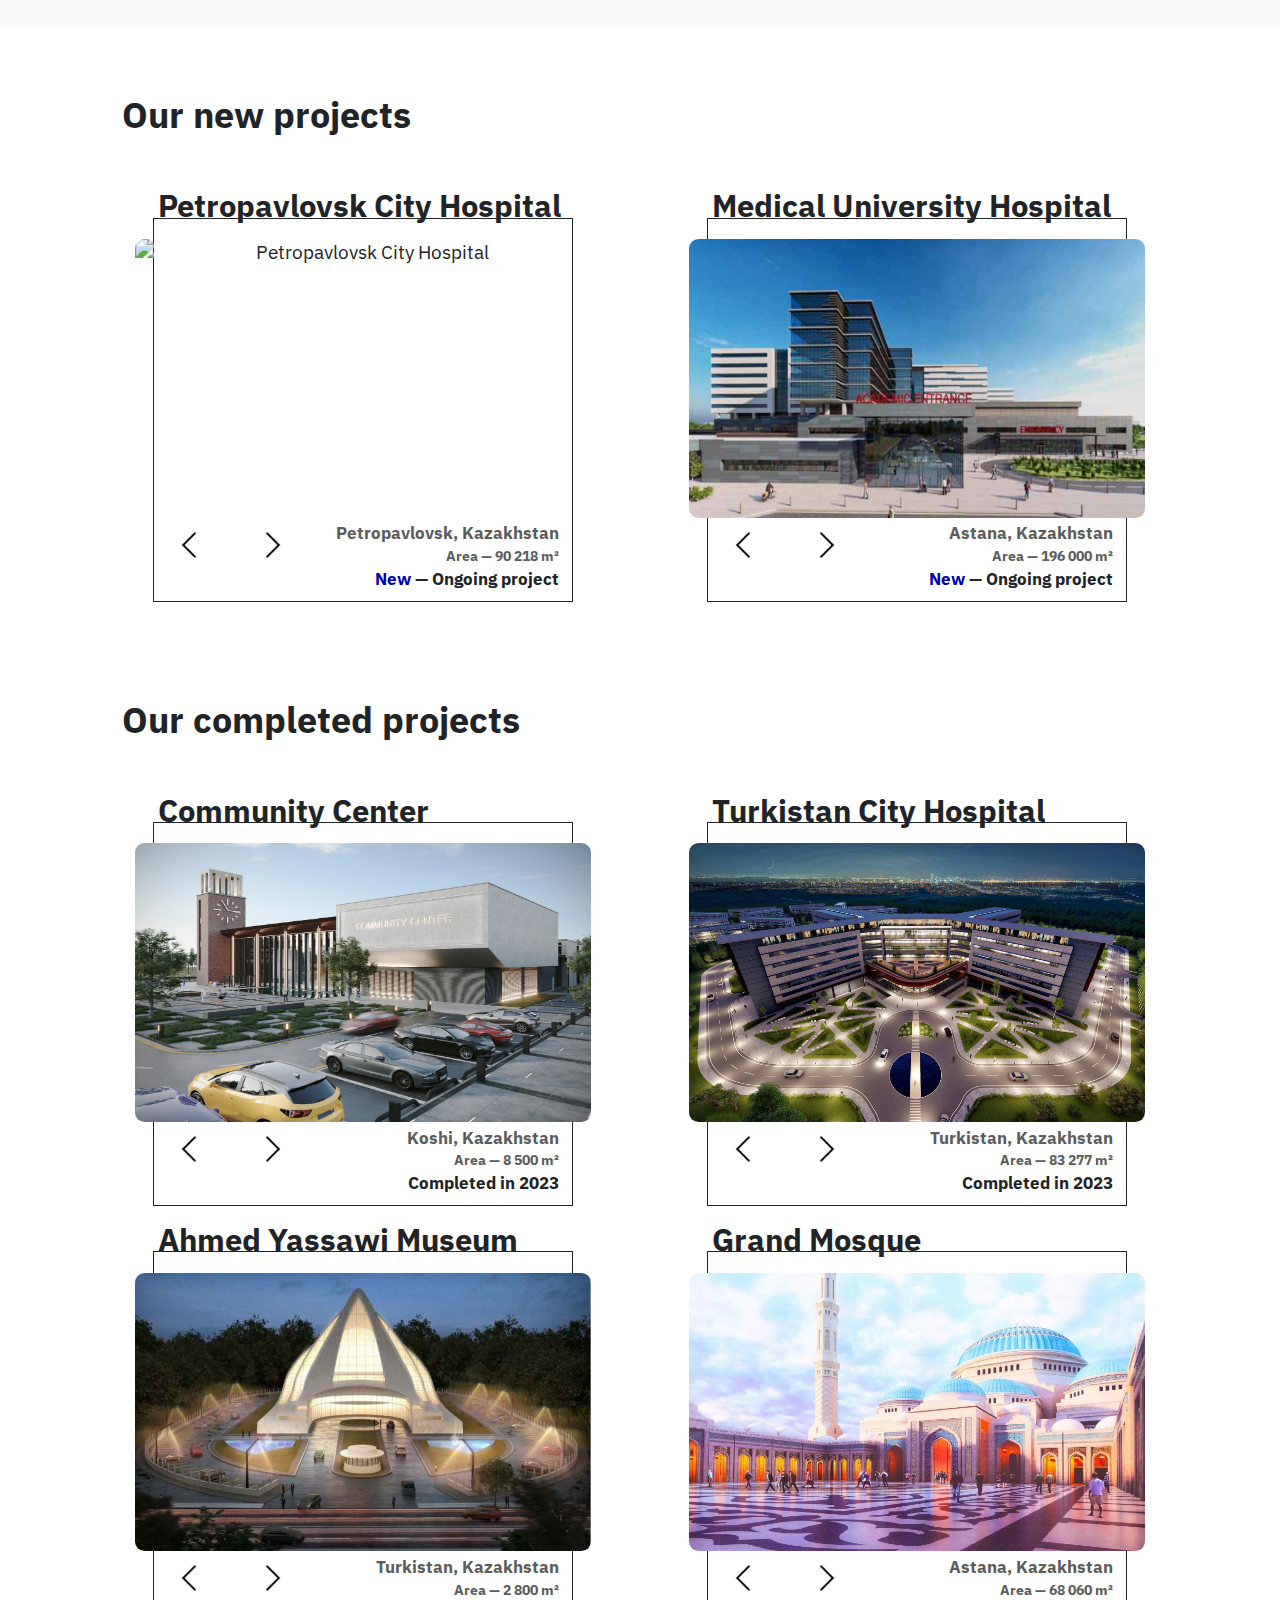
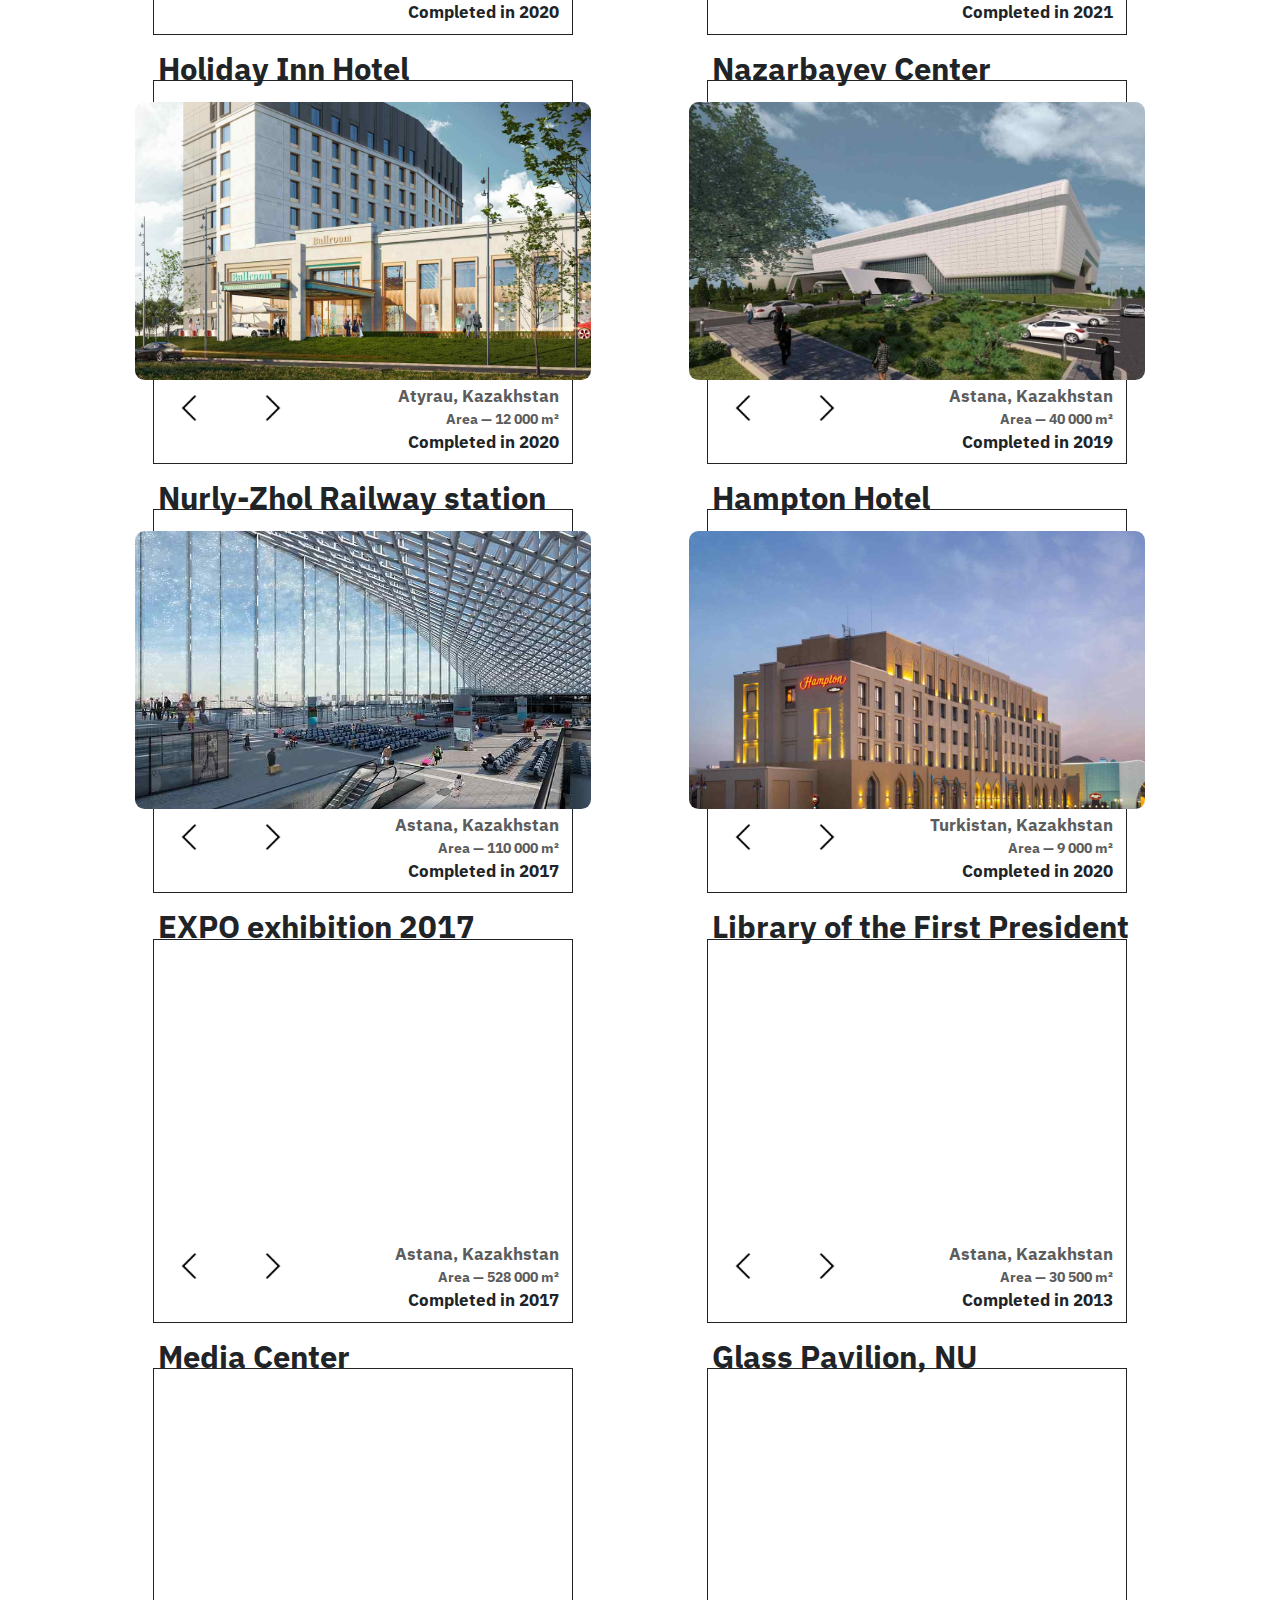
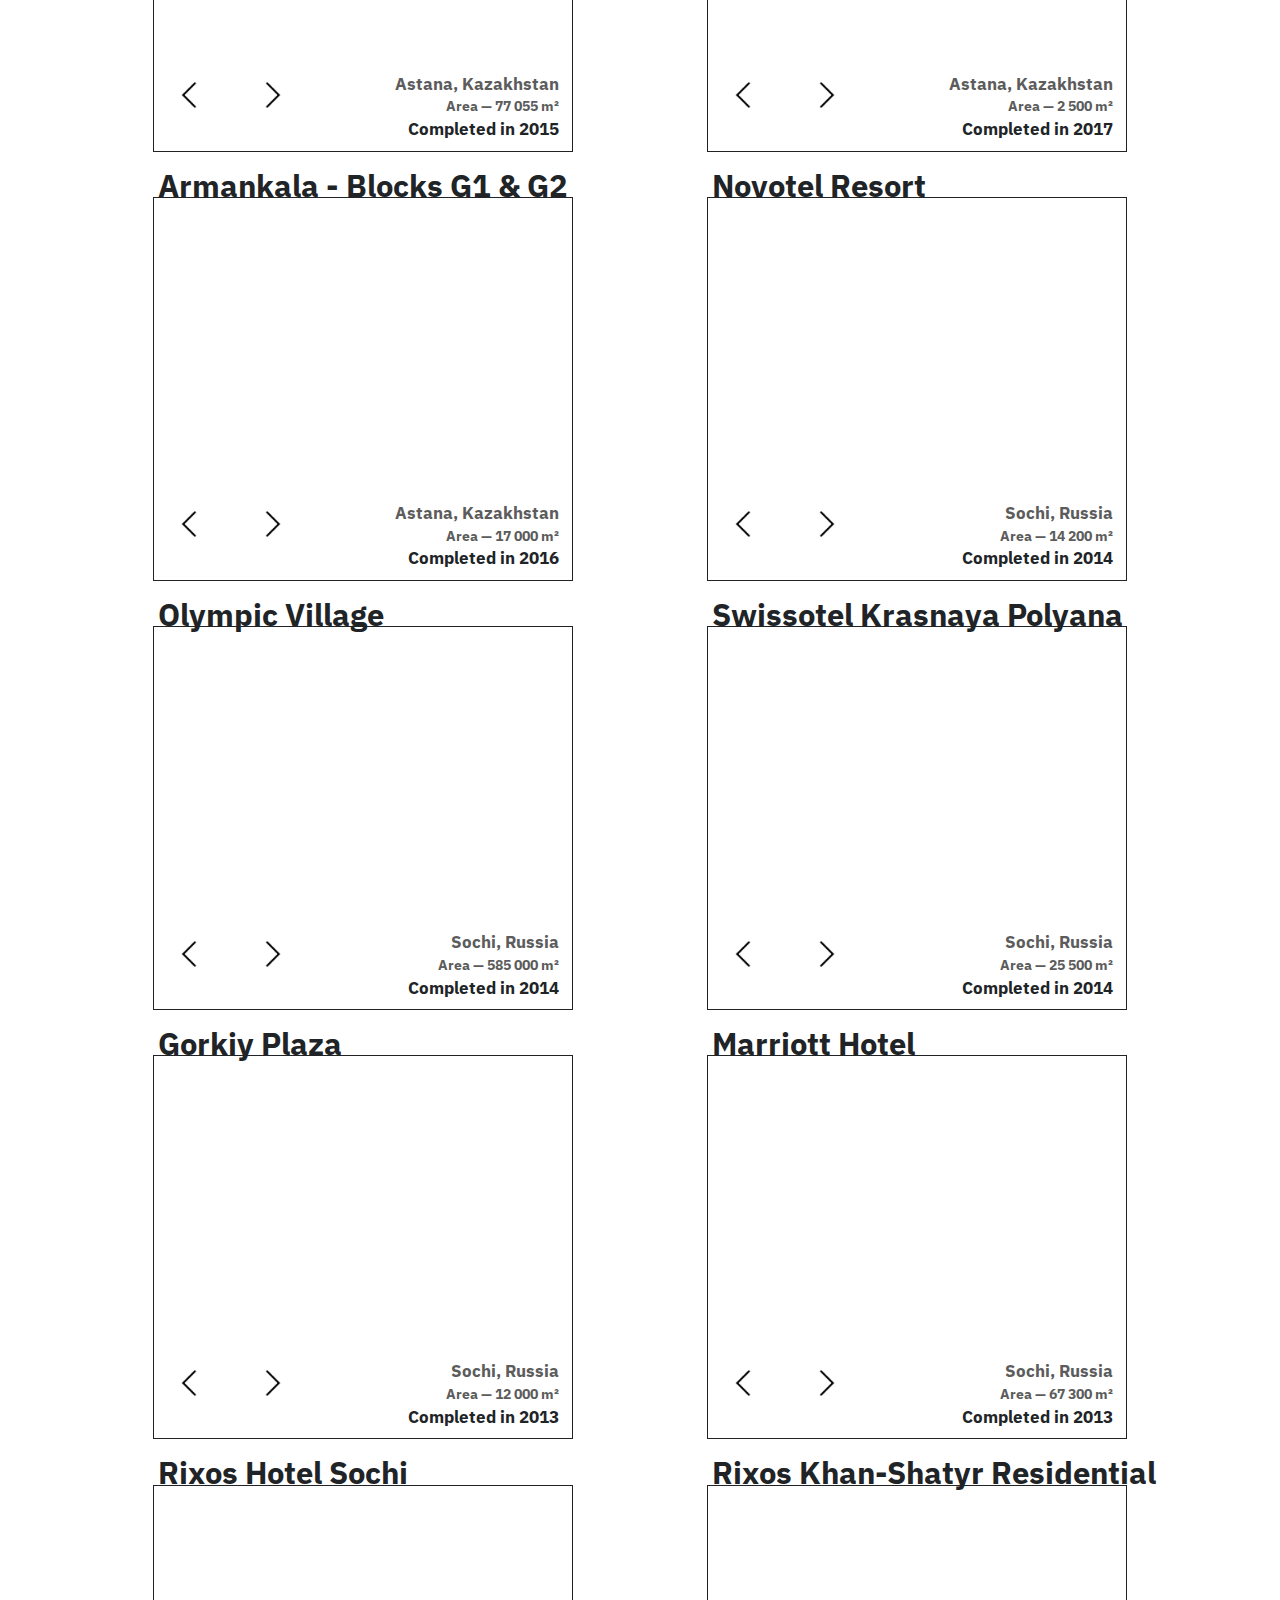
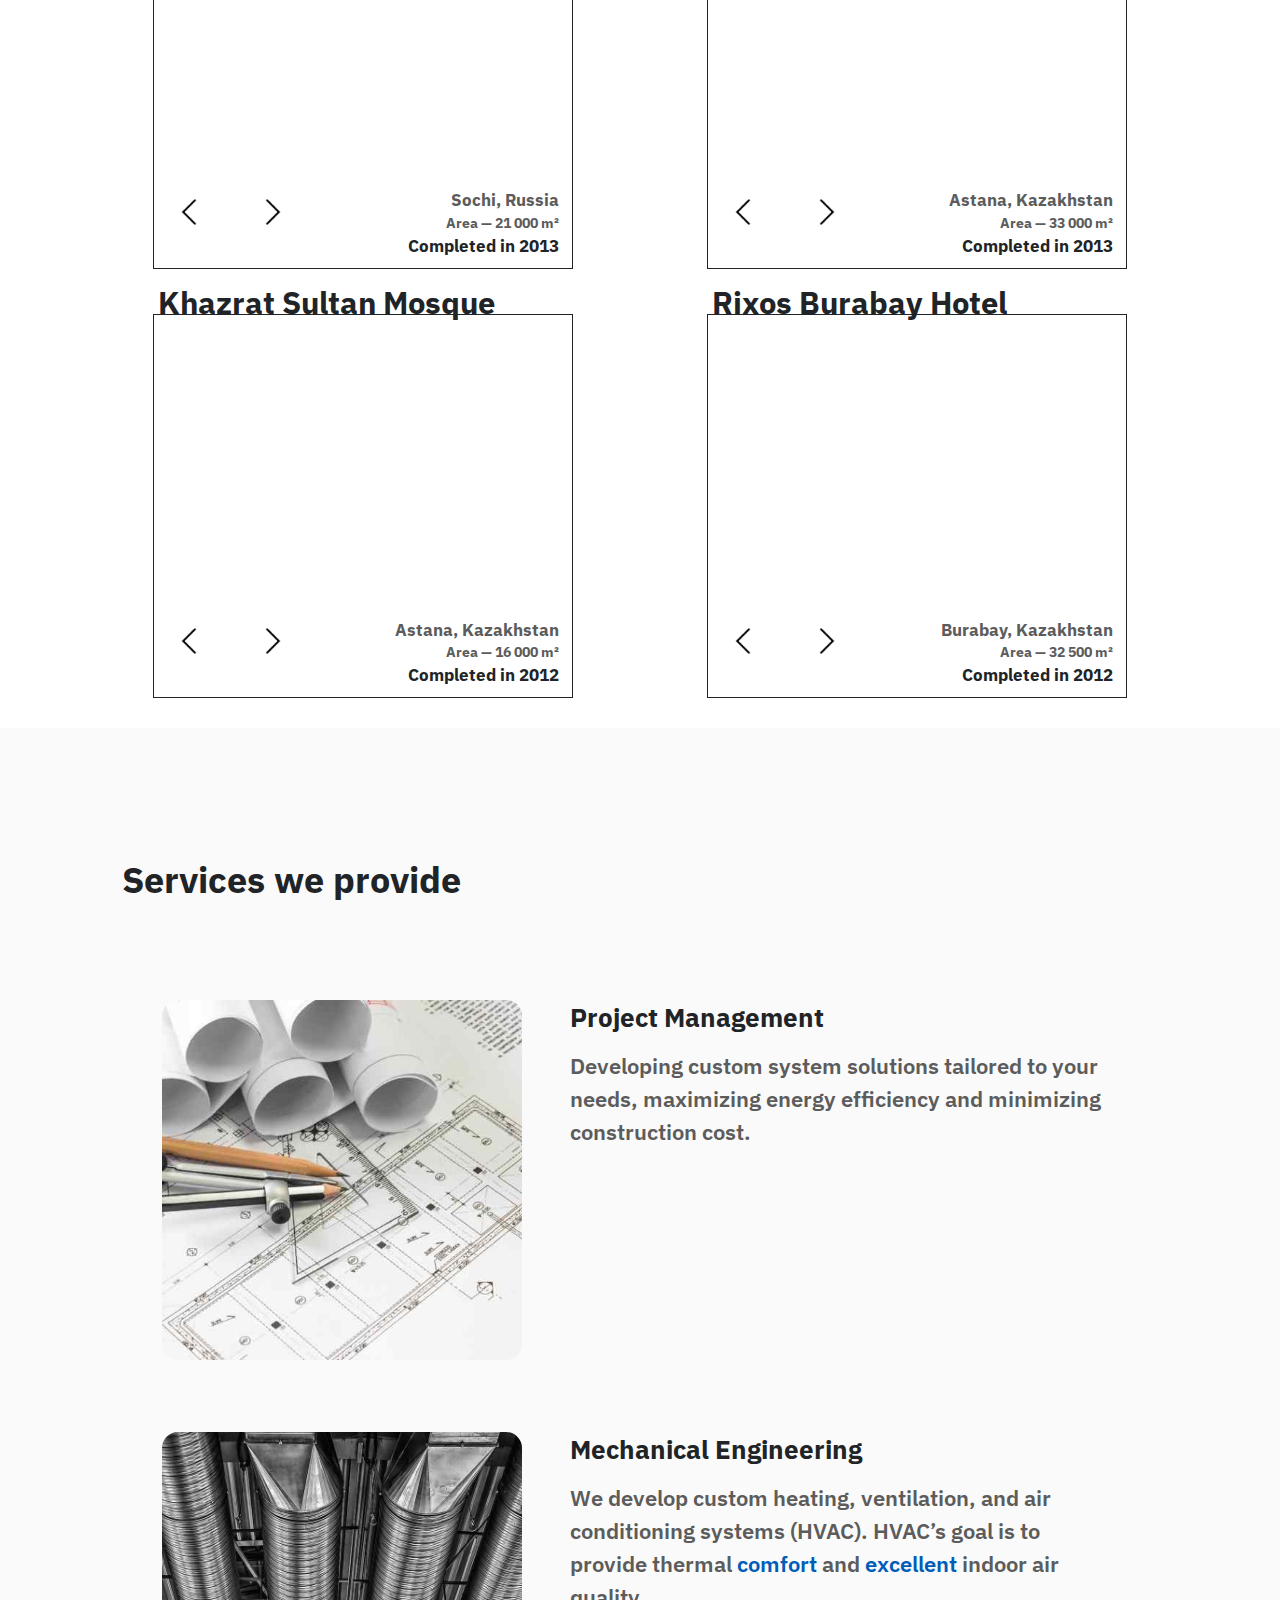
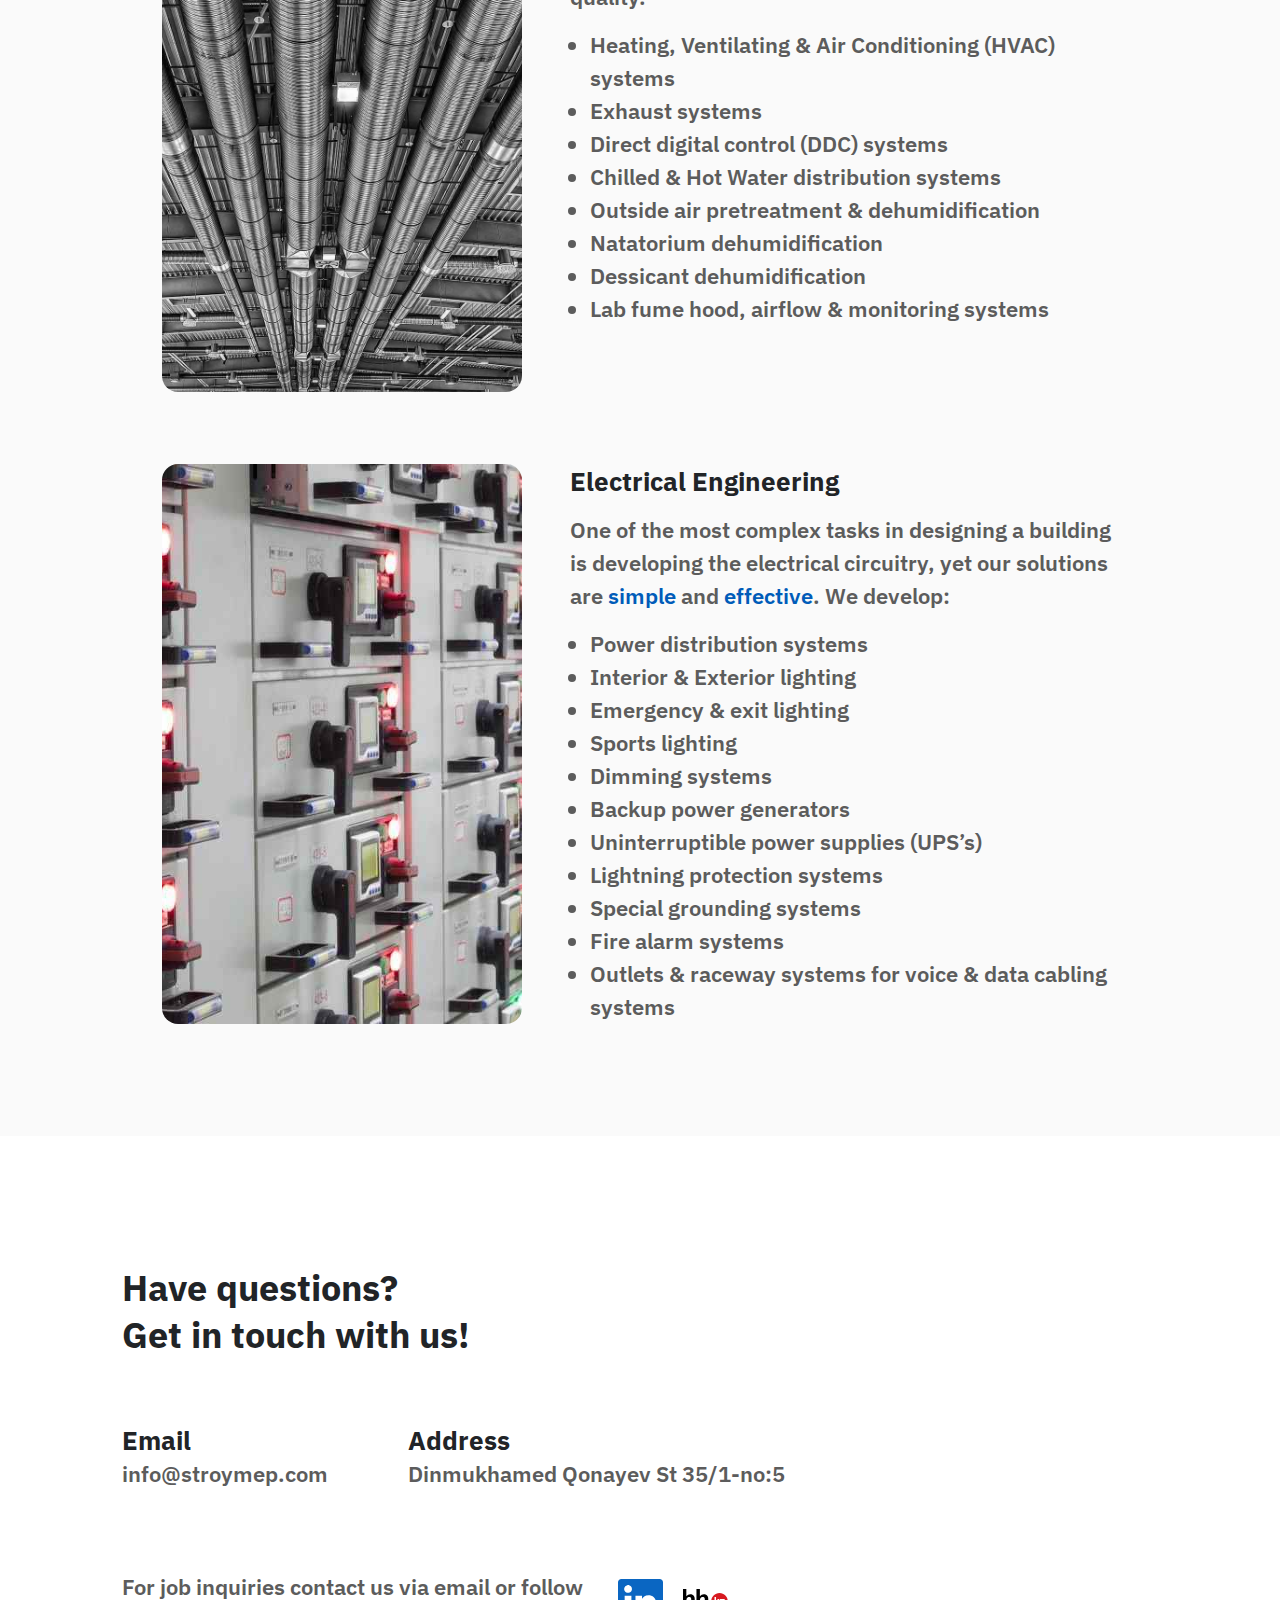
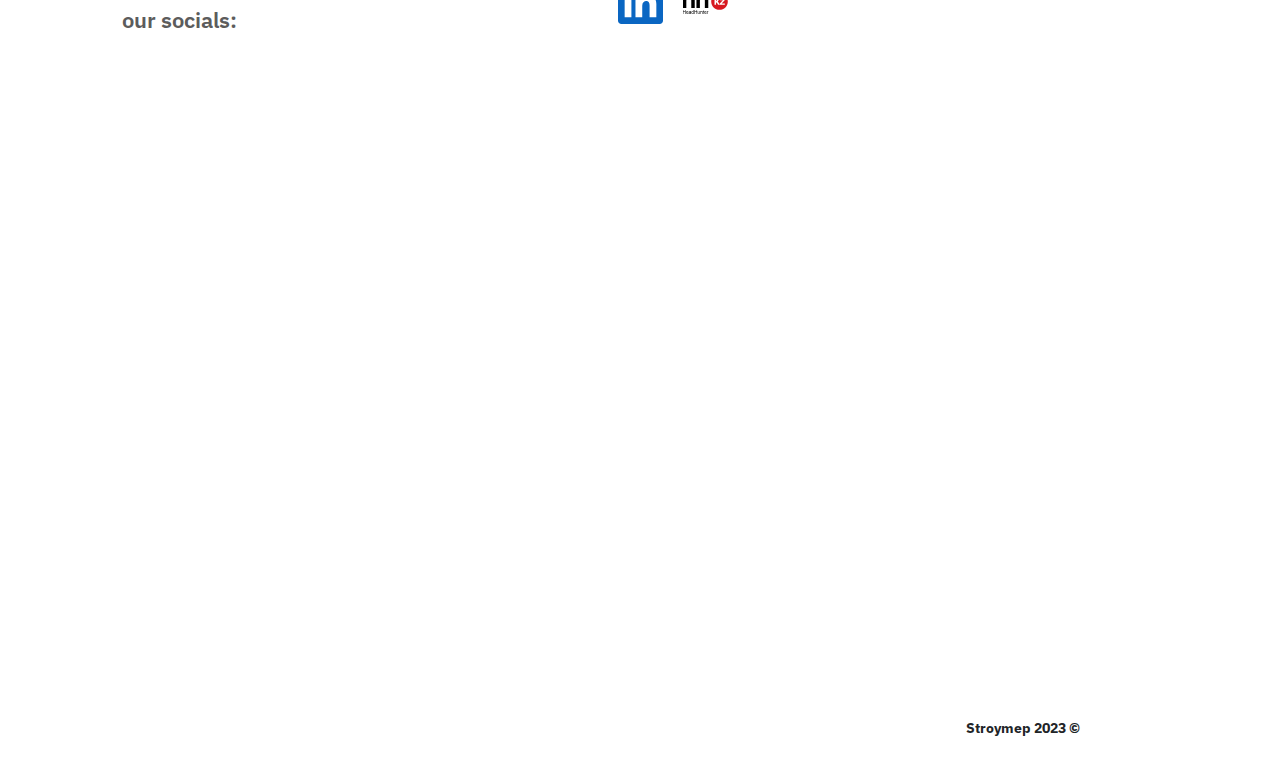
==== commit f8691f0f: "Koshi completed" ====
--- a/index.html
+++ b/index.html
@@ -186,6 +186,68 @@
       <h3 id="projects-anchor" >Our new projects</h3>
       <section class="cards">
         <div class="card">
+          <h2 id="project-name">Petropavlovsk City Hospital</h2>
+          <div class="project-image">
+            <div id="slider" class="slider">
+              <div class="wrapper">
+                <div id="items" class="items">
+                  <span class="slide"><img src="img/petropavl1.jpg" loading="lazy" id="img-project"
+                      alt="Petropavlovsk City Hospital"></span>
+                  <span class="slide"><img src="img/petropavl3.jpg" loading="lazy" id="img-project"
+                      alt="Petropavlovsk City Hospital"></span>
+                  <span class="slide"><img src="img/petropavl4.jpg" loading="lazy" id="img-project"
+                      alt="Petropavlovsk City Hospital"></span>    
+                </div>
+              </div>
+            </div>
+          </div>
+          <div class="boxframe">
+          </div>
+          <div class="slider-controls">
+            <a id="prev" class="control prev"></a>
+            <a id="next" class="control next"></a>
+          </div>
+          <div class="sub-text">
+            <p class="subtitle">Petropavlovsk, Kazakhstan</p>
+            <p class="area">Area — 90 218 m²</p>
+            <p class="status"><span style="color: #0000AD">New</span> — Ongoing project</p>
+          </div>
+        </div>
+
+
+        <div class="card">
+          <h2 id="project-name">Medical University Hospital</h2>
+          <div class="project-image">
+            <div id="slider" class="slider">
+              <div class="wrapper">
+                <div id="items" class="items">
+                  <span class="slide"><img src="img/yda-nursultan2.jpg" loading="lazy" id="img-project"
+                      alt="Astana City Hospital"></span>
+                  <span class="slide"><img src="img/yda-nursultan.jpg" loading="lazy" id="img-project"
+                      alt="Astana City Hospital"></span>
+                  <span class="slide"><img src="img/yda-nursultan3.jpg" loading="lazy" id="img-project"
+                      alt="Astana City Hospital"></span>
+                </div>
+              </div>
+            </div>
+          </div>
+          <div class="boxframe">
+          </div>
+          <div class="slider-controls">
+            <a id="prev" class="control prev"></a>
+            <a id="next" class="control next"></a>
+          </div>
+          <div class="sub-text">
+            <p class="subtitle">Astana, Kazakhstan</p>
+            <p class="area">Area — 196 000 m²</p>
+            <p class="status"><span style="color: #0000AD">New</span> — Ongoing project</p>
+          </div>
+        </div>
+      </section>
+
+      <h3 id="completed-projects">Our completed projects</h3>
+      <section class="cards">
+        <div class="card">
           <h2 id="project-name">Community Center</h2>
           <div class="project-image">
             <div id="slider" class="slider">
@@ -214,72 +276,9 @@
           <div class="sub-text">
             <p class="subtitle">Koshi, Kazakhstan</p>
             <p class="area">Area — 8 500 m²</p>
-            <p class="status"><span style="color: #0000AD">New</span> — Ongoing project</p>
-          </div>
-        </div>
-
-        <div class="card">
-          <h2 id="project-name">Petropavlovsk City Hospital</h2>
-          <div class="project-image">
-            <div id="slider" class="slider">
-              <div class="wrapper">
-                <div id="items" class="items">
-                  <span class="slide"><img src="img/petropavl1.jpg" loading="lazy" id="img-project"
-                      alt="Petropavlovsk City Hospital"></span>
-                  <span class="slide"><img src="img/petropavl3.jpg" loading="lazy" id="img-project"
-                      alt="Petropavlovsk City Hospital"></span>
-                  <span class="slide"><img src="img/petropavl4.jpg" loading="lazy" id="img-project"
-                      alt="Petropavlovsk City Hospital"></span>    
-                </div>
-              </div>
-            </div>
-          </div>
-          <div class="boxframe">
-          </div>
-          <div class="slider-controls">
-            <a id="prev" class="control prev"></a>
-            <a id="next" class="control next"></a>
-          </div>
-          <div class="sub-text">
-            <p class="subtitle">Petropavlovsk, Kazakhstan</p>
-            <p class="area">Area — 90 218 m²</p>
-            <p class="status"><span style="color: #0000AD">New</span> — Ongoing project</p>
-          </div>
-        </div>
-
-
-        <div class="card">
-          <h2 id="project-name">Medical University Hospital</h2>
-          <div class="project-image">
-            <div id="slider" class="slider">
-              <div class="wrapper">
-                <div id="items" class="items">
-                  <span class="slide"><img src="img/yda-nursultan2.jpg" loading="lazy" id="img-project"
-                      alt="Astana City Hospital"></span>
-                  <span class="slide"><img src="img/yda-nursultan.jpg" loading="lazy" id="img-project"
-                      alt="Astana City Hospital"></span>
-                  <span class="slide"><img src="img/yda-nursultan3.jpg" loading="lazy" id="img-project"
-                      alt="Astana City Hospital"></span>
-                </div>
-              </div>
-            </div>
-          </div>
-          <div class="boxframe">
-          </div>
-          <div class="slider-controls">
-            <a id="prev" class="control prev"></a>
-            <a id="next" class="control next"></a>
-          </div>
-          <div class="sub-text">
-            <p class="subtitle">Astana, Kazakhstan</p>
-            <p class="area">Area — 196 000 m²</p>
-            <p class="status"><span style="color: #0000AD">New</span> — Ongoing project</p>
-          </div>
-        </div>
-      </section>
-
-      <h3 id="completed-projects">Our completed projects</h3>
-      <section class="cards">
+            <p class="status">Completed in 2023</p>
+          </div>
+        </div>
         <div class="card">
           <h2 id="project-name">Turkistan City Hospital</h2>
           <div class="project-image">
